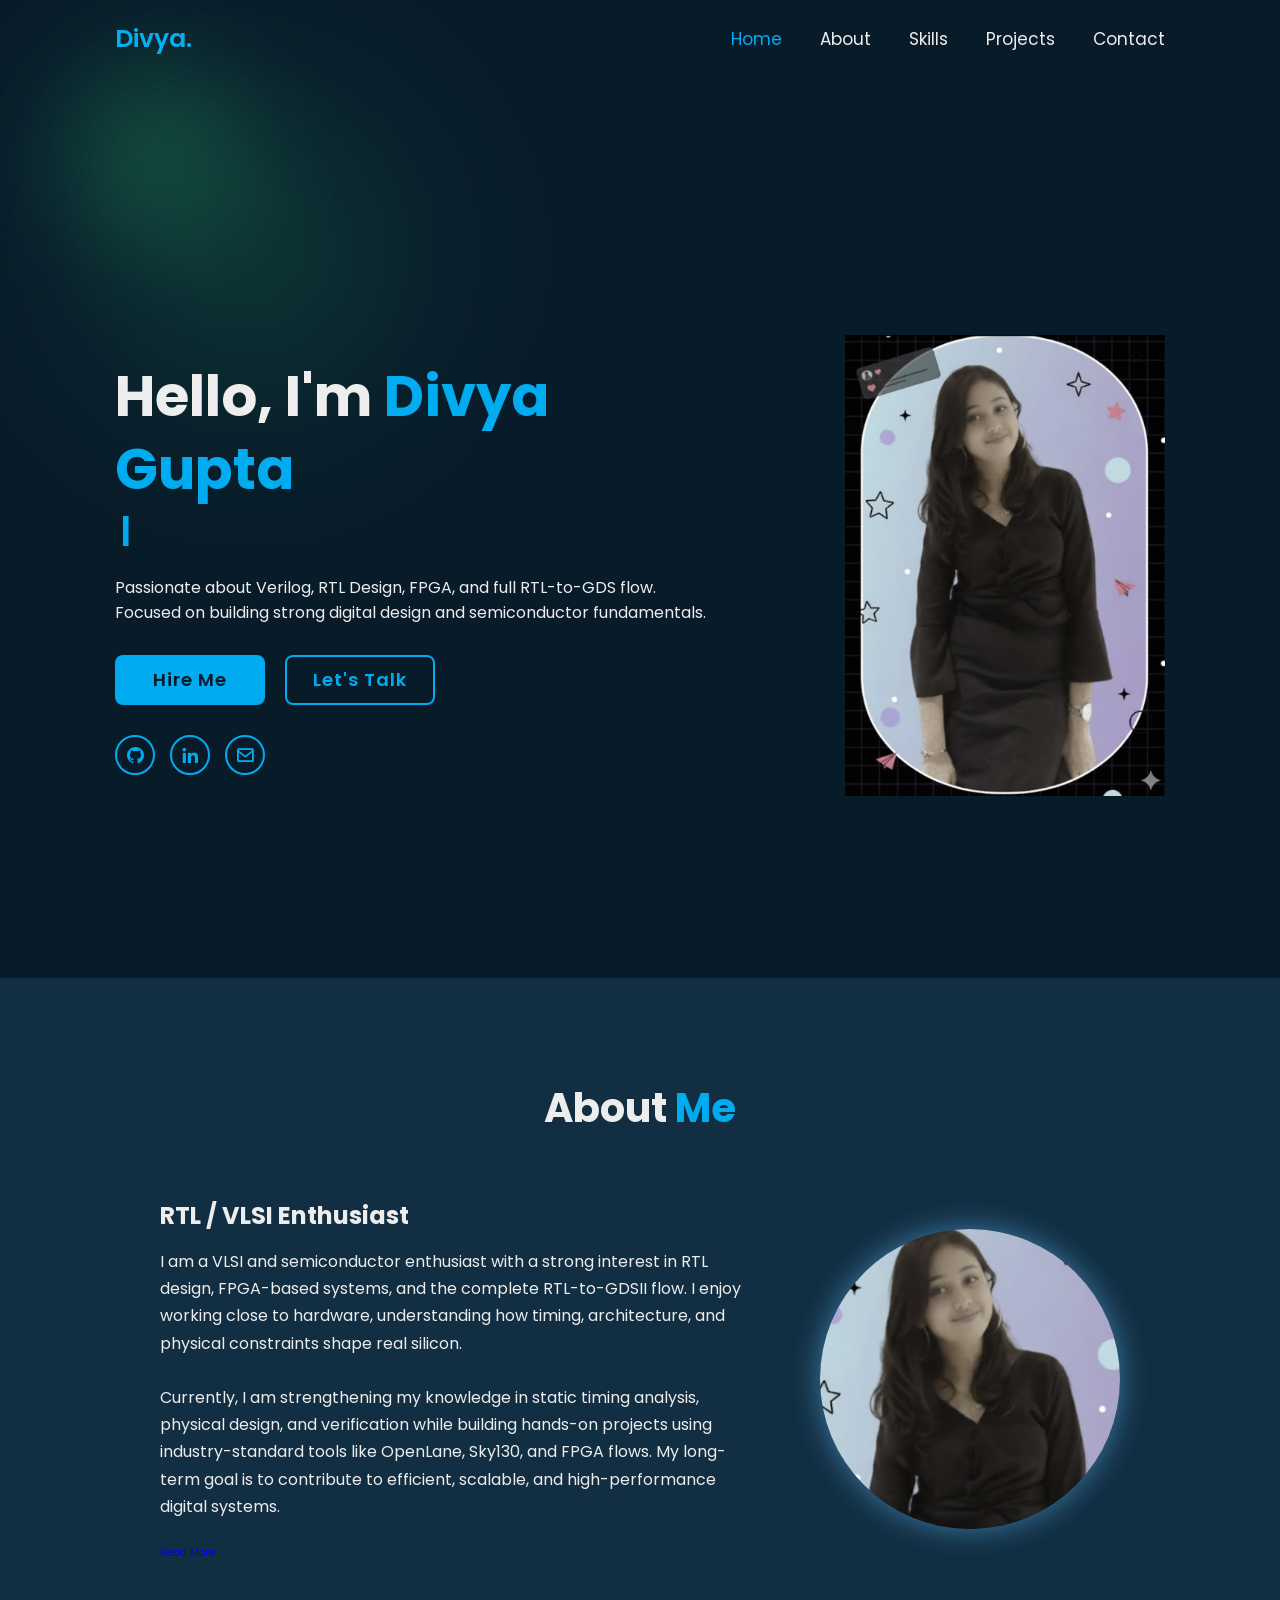
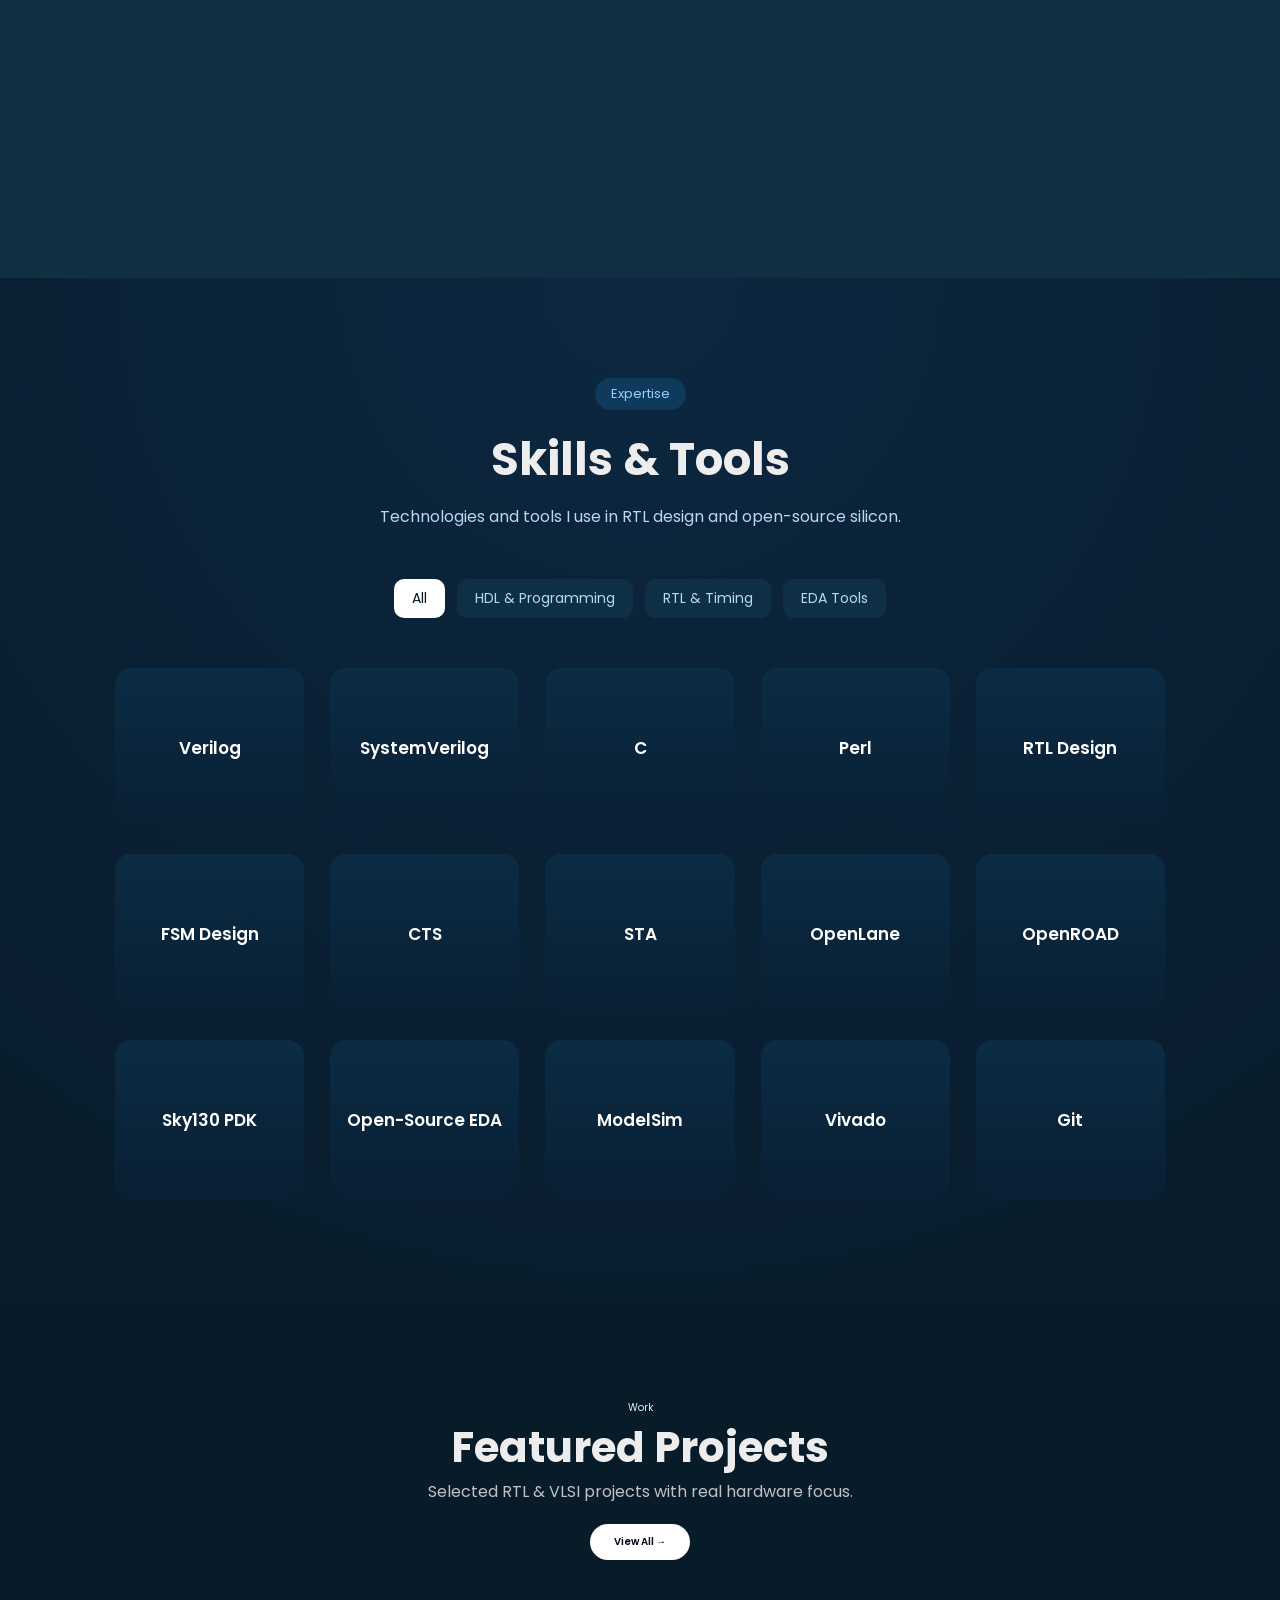
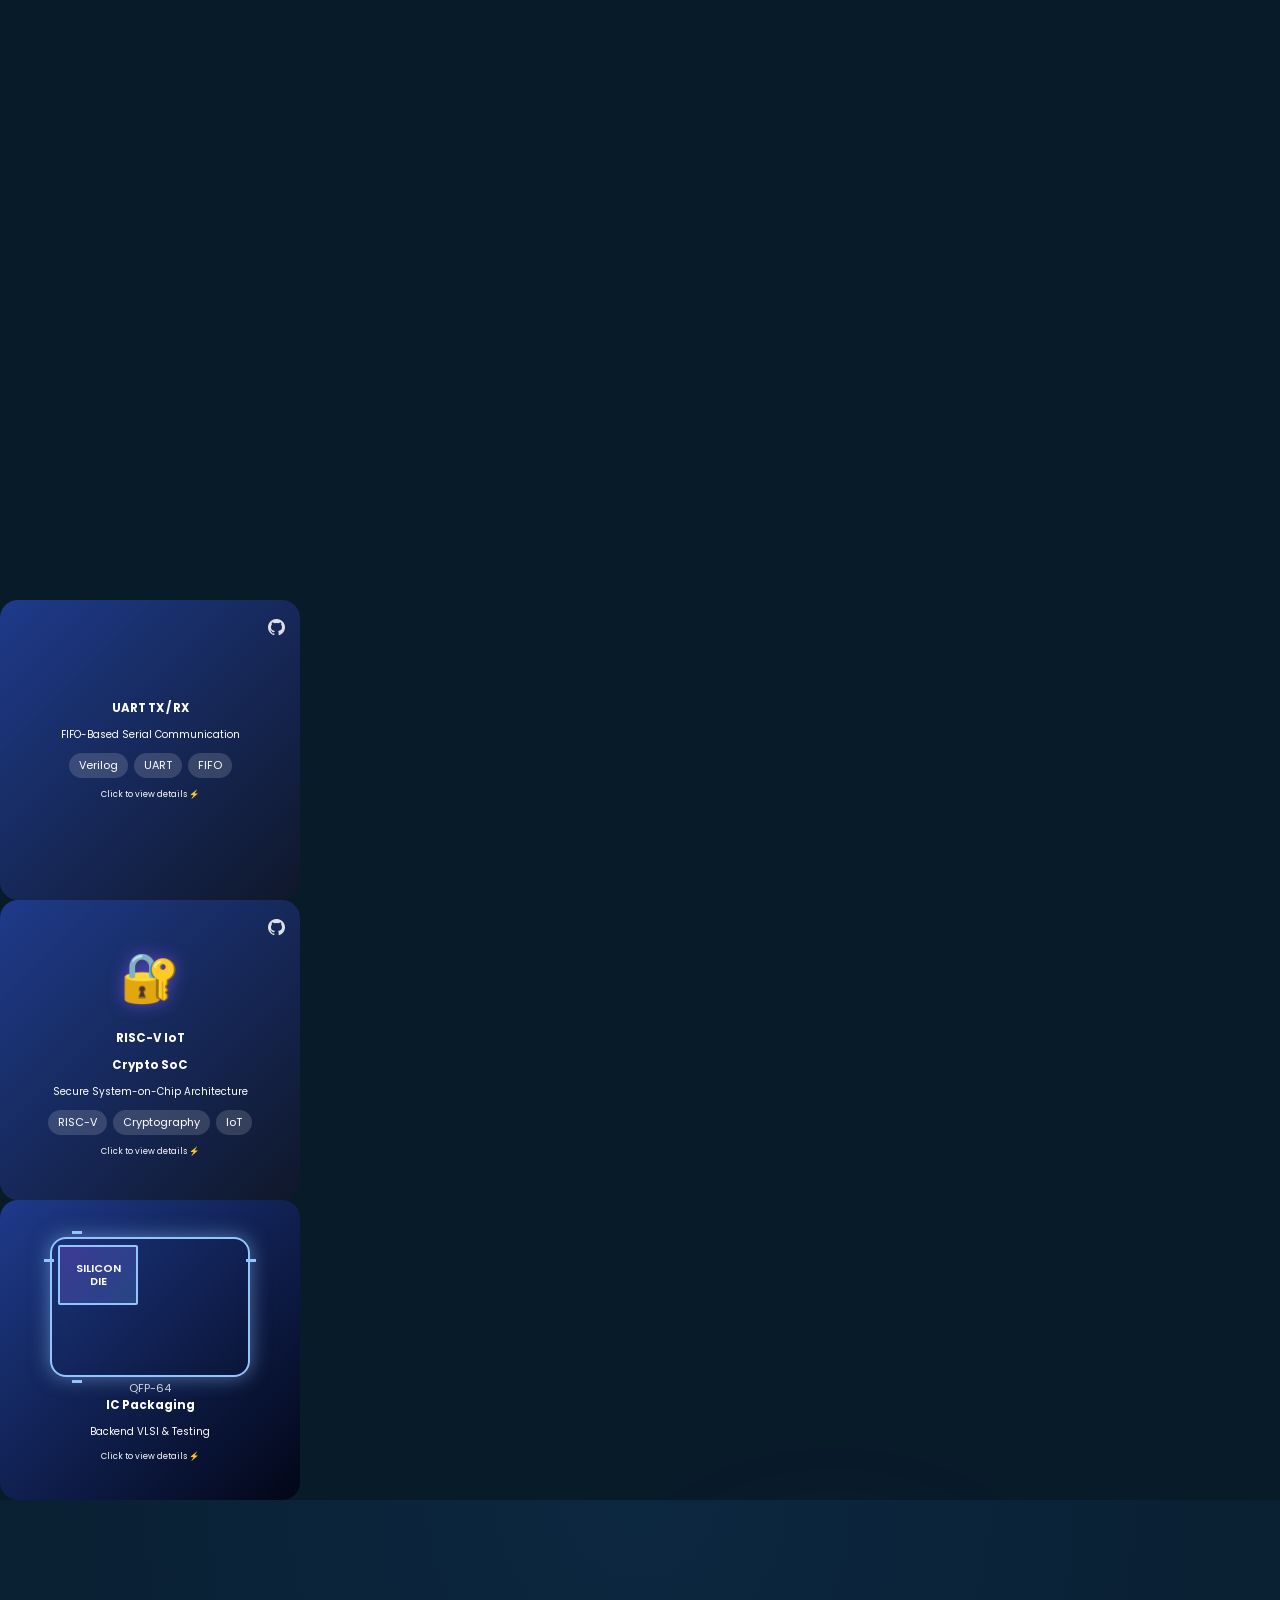
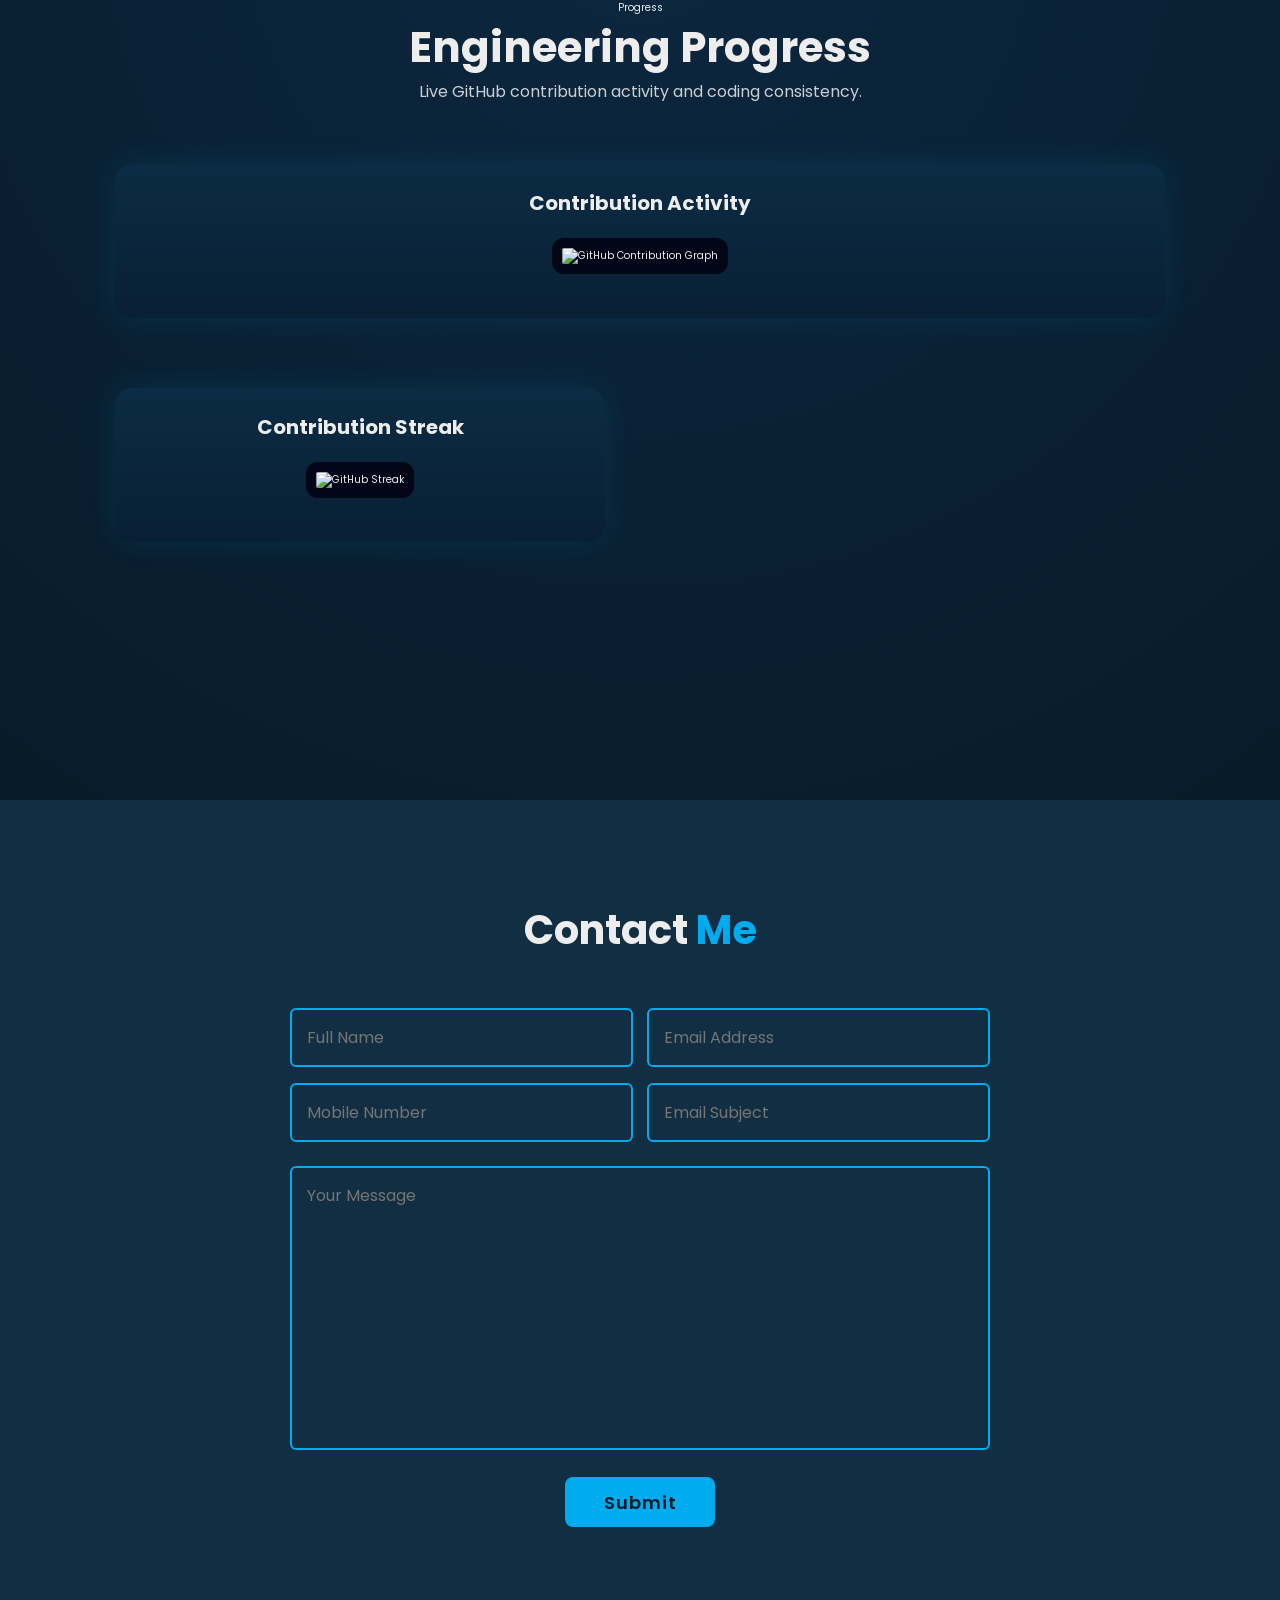
==== index.html @ 31d510de "Fix z-index layering for global background" ====
<!DOCTYPE html>
<html lang="en">

<head>
    <meta charset="UTF-8">
    <meta http-equiv="X-UA-Compatible" content="IE=edge">
    <meta name="viewport" content="width=device-width, initial-scale=1.0">

    <title>Divya Gupta | VLSI Portfolio</title>

    <!-- CSS -->
    <link rel="stylesheet" href="style.css">

    <!-- Google Font -->
    <link href="https://fonts.googleapis.com/css2?family=Poppins:wght@300;400;500;600;700;800;900&display=swap"
        rel="stylesheet">

    <!-- Boxicons -->
    <link href="https://unpkg.com/boxicons@2.1.4/css/boxicons.min.css" rel="stylesheet">
</head>

<body>
  <div id="vlsi-background">
  <div class="gradient-orb orb-1"></div>
  <div class="gradient-orb orb-2"></div>
  <div id="particles-container"></div>
  <div id="mouse-glow-large"></div>
  <div id="mouse-glow-small"></div>
</div>



    <!-- ================= HEADER ================= -->
    <header class="header">
        <a href="#home" class="logo">Divya.</a>

        <div class="bx bx-menu" id="menu-icon"></div>

        <nav class="navbar">
            <a href="#home" class="active">Home</a>
            <a href="#about">About</a>
            <a href="#skills">Skills</a>
            <a href="#projects">Projects</a>
            <a href="#contact">Contact</a>
        </nav>
    </header>

    <!-- ================= HOME ================= -->
    <section class="home" id="home">

        <div class="home-content">
            <h1>Hello, I'm <span>Divya Gupta</span></h1>

            <div class="text-animate">
                <h3><span class="multiple-text"></span></h3>
            </div>

            <p>
                Passionate about Verilog, RTL Design, FPGA, and full RTL-to-GDS flow.
                Focused on building strong digital design and semiconductor fundamentals.
            </p>

            <div class="btn-box">
                <a href="#contact" class="btn">Hire Me</a>
                <a href="#contact" class="btn btn-outline">Let's Talk</a>
            </div>

            <!-- 🔒 SOCIAL ICONS (LOCKED BELOW) -->
            <div class="home-sci">
                <a href="https://github.com/Divyagupta004dg" target="_blank">
                    <i class="bx bxl-github"></i>
                </a>
                <a href="https://www.linkedin.com/in/divya-gupta-a4551a331/" target="_blank">
                    <i class="bx bxl-linkedin"></i>
                </a>
                <a href="mailto:divyagupta004dg@gmail.com">
                    <i class="bx bx-envelope"></i>
                </a>
            </div>
        </div>

        <!-- HOME IMAGE -->
        <div class="home-image">
            <img src="images/black.png" alt="Divya Gupta">
        </div>

    </section>

    <!-- ================= ABOUT ================= -->
    <section class="about" id="about">

        <h2 class="about-heading">About <span>Me</span></h2>

        <div class="about-container">

            <div class="about-text">
                <h3>RTL / VLSI Enthusiast</h3>
                <p>
                    I am a VLSI and semiconductor enthusiast with a strong interest in
                    RTL design, FPGA-based systems, and the complete RTL-to-GDSII flow.
                    I enjoy working close to hardware, understanding how timing,
                    architecture, and physical constraints shape real silicon.
                    <br><br>
                    Currently, I am strengthening my knowledge in static timing analysis,
                    physical design, and verification while building hands-on projects
                    using industry-standard tools like OpenLane, Sky130, and FPGA flows.
                    My long-term goal is to contribute to efficient, scalable, and
                    high-performance digital systems.
                </p>

                <a href="#projects" class="btn">Read More</a>
            </div>

            <!-- ABOUT IMAGE -->
            <div class="about-image">
                <span class="glow-circle"></span>
                <img src="images/black.png" alt="Divya Gupta">
            </div>

        </div>
    </section>


<!-- ===== SKILLS & TOOLS ===== -->
<section class="skills-tools" id="skills">

    <div class="skills-header">
        <span class="skills-pill">Expertise</span>
        <h2>Skills & Tools</h2>
        <p>Technologies and tools I use in RTL design and open-source silicon.</p>
    </div>

    <!-- FILTER TABS (UI ONLY) -->
    <div class="skills-filters">
        <button class="active">All</button>
        <button>HDL & Programming</button>
        <button>RTL & Timing</button>
        <button>EDA Tools</button>
    </div>

    <!-- GRID -->

<div class="skills-grid">

    <!-- HDL & Programming -->
    <div class="skill-card"><span>Verilog</span></div>
    <div class="skill-card"><span>SystemVerilog</span></div>
    <div class="skill-card"><span>C</span></div>
    <div class="skill-card"><span>Perl</span></div>

    <!-- RTL & Timing -->
    <div class="skill-card"><span>RTL Design</span></div>
    <div class="skill-card"><span>FSM Design</span></div>
    <div class="skill-card"><span>CTS</span></div>
    <div class="skill-card"><span>STA</span></div>

    <!-- EDA Tools -->
    <div class="skill-card"><span>OpenLane</span></div>
    <div class="skill-card"><span>OpenROAD</span></div>
    <div class="skill-card"><span>Sky130 PDK</span></div>
    <div class="skill-card"><span>Open-Source EDA</span></div>

    <!-- Tools -->
    <div class="skill-card"><span>ModelSim</span></div>
    <div class="skill-card"><span>Vivado</span></div>
    <div class="skill-card"><span>Git</span></div>

</div>


</div>
</section>
<!-- ================= PROJECTS ================= -->
<section class="projects-bg" id="projects">
  <div class="projects-container">

    <div class="projects-header">
      <span class="pill">Work</span>
      <h2>Featured Projects</h2>
      <p>Selected RTL & VLSI projects with real hardware focus.</p>
      <a href="projects.html" class="view-all-btn">View All →</a>
    </div>

    <div class="projects-grid">
      <!-- UART CARD -->
      <!-- RISC-V CARD -->
      <!-- IC PACKAGING CARD -->
      <!-- (keep your existing flip-card code here, unchanged) -->
    </div>

  </div>
</section>

      <!-- ================= PROJECT 1 ================= -->
      <div class="flip-card">
        <div class="flip-inner">

          <!-- FRONT -->
          <div class="flip-front" onclick="flipCard(this)">
            <a
              href="https://github.com/Divyagupta004dg/AXI-Lite-Slave-with-FIFO-and-UART-Transmitter"
              target="_blank"
              class="github-icon"
              onclick="event.stopPropagation()">
              <i class="bx bxl-github"></i>
            </a>

            <h3>UART TX / RX</h3>
            <p>FIFO-Based Serial Communication</p>

            <div class="tags">
              <span>Verilog</span>
              <span>UART</span>
              <span>FIFO</span>
            </div>

            <small>Click to view details ⚡</small>
          </div>

          <!-- BACK -->
          <div class="flip-back">
            <button class="close" onclick="flipBack(this)">✕</button>

            <a
              href="https://github.com/Divyagupta004dg/AXI-Lite-Slave-with-FIFO-and-UART-Transmitter"
              target="_blank"
              class="github-icon">
              <i class="bx bxl-github"></i>
            </a>

            <h4>Project Details</h4>

            <p>
              UART implementation with FIFO buffering for reliable
              serial communication in FPGA systems.
            </p>

            <ul>
              <li>Configurable baud rate</li>
              <li>TX/RX FIFO buffers</li>
              <li>Parity & framing checks</li>
            </ul>
          </div>

        </div>
      </div>

      <!-- ================= PROJECT 2 ================= -->
      <div class="flip-card">
        <div class="flip-inner">

          <!-- FRONT -->
          <div class="flip-front" onclick="flipCard(this)">
            <a
              href="https://github.com/Divyagupta004dg/RISCV-iot-crypto-Soc"
              target="_blank"
              class="github-icon"
              onclick="event.stopPropagation()">
              <i class="bx bxl-github"></i>
            </a>

            <div class="shield-icon">🔐</div>

            <h3>RISC-V IoT</h3>
            <h3>Crypto SoC</h3>

            <p>Secure System-on-Chip Architecture</p>

            <div class="tags">
              <span>RISC-V</span>
              <span>Cryptography</span>
              <span>IoT</span>
            </div>

            <small>Click to view details ⚡</small>
          </div>

          <!-- BACK -->
          <div class="flip-back">
            <button class="close" onclick="flipBack(this)">✕</button>

            <a
              href="https://github.com/Divyagupta004dg/RISCV-iot-crypto-Soc"
              target="_blank"
              class="github-icon">
              <i class="bx bxl-github"></i>
            </a>

            <h4>Project Details</h4>

            <p>
              Secure RISC-V based IoT System-on-Chip integrating
              cryptographic accelerators for edge devices.
            </p>

            <ul>
              <li>RV32I RISC-V Core</li>
              <li>AES Cryptographic Engine</li>
              <li>Secure Boot Flow</li>
              <li>IoT Peripheral Interfaces</li>
            </ul>
          </div>

        </div>
      </div>

      <!-- ================= PROJECT 3 ================= -->
      <div class="flip-card">
        <div class="flip-inner">

          <!-- FRONT -->
          <div class="flip-front packaging" onclick="flipCard(this)">

            <div class="chip">
              <div class="pins top"></div>
              <div class="pins bottom"></div>
              <div class="pins left"></div>
              <div class="pins right"></div>

              <div class="chip-die">
                <span>SILICON<br>DIE</span>
              </div>

              <div class="chip-label">QFP-64</div>
            </div>

            <h3>IC Packaging</h3>
            <p>Backend VLSI & Testing</p>

            <small>Click to view details ⚡</small>
          </div>

          <!-- BACK -->
          <div class="flip-back">
            <button class="close" onclick="flipBack(this)">✕</button>

            <h4>Project Details</h4>

            <p>
              Practical IC packaging and testing workflow including die handling,
              wire bonding, package assembly, and post-silicon validation.
            </p>

            <ul>
              <li>QFP-64 package understanding</li>
              <li>Wire bonding & assembly flow</li>
              <li>Functional & parametric testing</li>
              <li>Reliability & QA checks</li>
            </ul>

            <a
              href="https://github.com/Divyagupta004dg/packaging_testing"
              target="_blank"
              class="github-btn">
              GitHub →
            </a>
          </div>

        </div>
      </div>

    </div>
  </div>
</section>

<!-- ================= ENGINEERING PROGRESS ================= -->
<section class="engineering-progress" id="progress">

  <div class="progress-header">
    <span class="pill">Progress</span>
    <h2>Engineering Progress</h2>
    <p>Live GitHub contribution activity and coding consistency.</p>
  </div>

  <div class="progress-grid">

    <!-- Contribution Activity Graph -->
    <div class="progress-card wide">
      <h3>Contribution Activity</h3>
      <img
        src="https://github-readme-activity-graph.vercel.app/graph?username=Divyagupta004dg&theme=github-dark&hide_border=true"
        alt="GitHub Contribution Graph"
        referrerpolicy="no-referrer"
      />
    </div>

    <!-- GitHub Streak -->
    <div class="progress-card">
      <h3>Contribution Streak</h3>
      <img
        src="https://nirzak-streak-stats.vercel.app/?user=Divyagupta004dg&theme=dark&hide_border=true"
        alt="GitHub Streak"
        referrerpolicy="no-referrer"
      />
    </div>

  </div>

</section>


  <!-- ================= CONTACT ================= -->
<section class="contact" id="contact">

    <h2 class="heading">Contact <span>Me</span></h2>

    <form action="#" class="contact-form">

        <div class="input-box">
            <div class="input-field">
                <input type="text" placeholder="Full Name" required>
                <span class="focus"></span>
            </div>

            <div class="input-field">
                <input type="email" placeholder="Email Address" required>
                <span class="focus"></span>
            </div>
        </div>

        <div class="input-box">
            <div class="input-field">
                <input type="number" placeholder="Mobile Number" required>
                <span class="focus"></span>
            </div>

            <div class="input-field">
                <input type="text" placeholder="Email Subject" required>
                <span class="focus"></span>
            </div>
        </div>

        <div class="textarea-field">
            <textarea cols="30" rows="10" placeholder="Your Message" required></textarea>
            <span class="focus"></span>
        </div>

        <div class="btn-box">
            <button type="submit" class="btn">Submit</button>
        </div>

    </form>

</section>
<!-- JS -->
<script src="js/script.js"></script>
</body>
</html>
---- style.css ----
@import url('https://fonts.googleapis.com/css2?family=Poppins:wght@300;400;500;600;700;800;900&display=swap');

/* ================= RESET ================= */
* {
    margin: 0;
    padding: 0;
    box-sizing: border-box;
    text-decoration: none;
    border: none;
    outline: none;
    scroll-behavior: smooth;
    font-family: 'Poppins', sans-serif;
}

:root {
    --bg-color: #081b29;
    --second-bg-color: #112e42;
    --text-color: #ededed;
    --main-color: #00abf0;
}

html {
    font-size: 62.5%;
    overflow-x: hidden;
}
body {
    background: var(--bg-color);
    color: var(--text-color);
    overflow-x: hidden;
    position: relative;
}

/* Ensure content stays above global background */
body > *:not(#vlsi-background) {
  position: relative;
  z-index: 1;
}




/* ================= HEADER ================= */
.header {
    position: fixed;
    top: 0;
    left: 0;
    width: 100%;
    padding: 2rem 9%;
    background: #081b29;
    display: flex;
    justify-content: space-between;
    align-items: center;
    z-index: 100;
}

.logo {
    font-size: 2.5rem;
    color: var(--main-color);
    font-weight: 600;
}

.navbar a {
    font-size: 1.7rem;
    color: var(--text-color);
    margin-left: 3.5rem;
}

.navbar a:hover,
.navbar a.active {
    color: var(--main-color);
}

#menu-icon {
    font-size: 3.6rem;
    color: var(--text-color);
    cursor: pointer;
    display: none;
}

/* ================= SECTIONS ================= */
section {
    min-height: 100vh;
    padding: 10rem 9% 2rem;
}

/* ================= HOME ================= */
.home {
    display: flex;
    align-items: center;
    justify-content: space-between;
    gap: 4rem;
    background: var(--bg-color);
}

.home-content {
    max-width: 60rem;
}

.home-content h1 {
    font-size: 5.6rem;
    font-weight: 700;
    line-height: 1.3;
}

.home-content h1 span {
    color: var(--main-color);
}

.text-animate h3 {
    font-size: 3.2rem;
    font-weight: 700;
}

.multiple-text {
    color: var(--main-color);
}

.multiple-text::after {
    content: '|';
    margin-left: 6px;
    animation: blink 1s infinite;
}

@keyframes blink {
    0%, 50%, 100% { opacity: 1; }
    25%, 75% { opacity: 0; }
}

.home-content p {
    font-size: 1.6rem;
    margin: 2rem 0 3rem;
}

/* ===== BUTTONS (STABLE) ===== */
.btn-box {
    display: flex;
    gap: 2rem;
    margin-bottom: 3rem;   /* 🔒 LOCKS ICON POSITION */
}

.btn-box .btn {
    width: 15rem;
    height: 5rem;
    background: var(--main-color);
    border: .2rem solid var(--main-color);
    border-radius: .8rem;
    font-size: 1.8rem;
    font-weight: 600;
    letter-spacing: .1rem;
    color: var(--bg-color);
    display: inline-flex;
    justify-content: center;
    align-items: center;
    transition: .5s;
}
/* ===== BUTTON ANIMATION (RESTORED) ===== */
.btn-box .btn {
    position: relative;
    overflow: hidden;
}

.btn-box .btn::before {
    content: '';
    position: absolute;
    inset: 0;
    background: rgba(255, 255, 255, 0.15);
    transform: scaleX(0);
    transform-origin: left;
    transition: transform 0.4s ease;
}

.btn-box .btn:hover::before {
    transform: scaleX(1);
}

.btn-box .btn:hover {
    background: transparent;
    color: var(--main-color);
}

.btn-box .btn:nth-child(2) {
    background: transparent;
    color: var(--main-color);
}

.btn-box .btn:nth-child(2):hover {
    background: var(--main-color);
    color: var(--bg-color);
} 

/* ===== SOCIAL ICONS (ORIGINAL POSITION – BELOW) ===== */
.home-sci {
    display: flex;
    gap: 1.5rem;
}


.home-sci a {
    width: 40px;
    height: 40px;
    border: .2rem solid var(--main-color);
    border-radius: 50%;
    display: flex;
    justify-content: center;
    align-items: center;
    color: var(--main-color);
    font-size: 2rem;

    transition: 
        transform 0.4s ease,
        background 0.4s ease,
        color 0.4s ease;

    animation: iconFloat 3s ease-in-out infinite;
}

.home-sci a:hover {
    background: var(--main-color);
    color: var(--bg-color);
}

/* ===== HOME IMAGE ===== */
.home-image {
    flex-shrink: 0;
}

.home-image img {
    width: 32rem;
    max-width: 100%;
}


/* ================= ABOUT ================= */
.about {
    background: var(--second-bg-color);
    display: flex;
    flex-direction: column;
    align-items: center;
}

.about-heading {
    font-size: 4rem;
    margin-bottom: 6rem;
}

.about-heading span {
    color: var(--main-color);
}

.about-container {
    display: flex;
    align-items: center;
    gap: 6rem;
}

.about-text {
    max-width: 60rem;
}

.about-text h3 {
    font-size: 2.4rem;
    margin-bottom: 1.5rem;
}

.about-text p {
    font-size: 1.6rem;
    line-height: 1.7;
    margin-bottom: 2.5rem;
}

/* ===== ABOUT IMAGE (FIXED, STABLE) ===== */
.about-image {
    width: 300px;
    height: 300px;
    border-radius: 50%;
    overflow: hidden;
    box-shadow: 0 0 30px rgba(93, 173, 226, 0.6);
}


.about-image img {
    width: 130%;
    height: 130%;
    object-fit: cover;
    object-position: center 0%;
    transform: translateX(-10%) translateY(-10%);
}
/* ================= SKILLS & TOOLS ================= */

.skills-tools {
    min-height: 100vh;
    padding: 10rem 9%;
    background: radial-gradient(circle at top, #0c2740, #081b29);
}

/* Header */
.skills-header {
    text-align: center;
    max-width: 720px;
    margin: 0 auto 5rem;
}

.skills-pill {
    display: inline-block;
    padding: 0.6rem 1.6rem;
    border-radius: 999px;
    background: #0f3a5c;
    font-size: 1.3rem;
    color: #8fd3ff;
    margin-bottom: 1.6rem;
}

.skills-header h2 {
    font-size: 4.5rem;
    margin-bottom: 1rem;
}

.skills-header p {
    font-size: 1.6rem;
    color: #b7d8f3;
}

/* Filters */
.skills-filters {
    display: flex;
    justify-content: center;
    gap: 1.2rem;
    margin-bottom: 5rem;
    flex-wrap: wrap;
}

.skills-filters button {
    padding: 0.9rem 1.8rem;
    background: #0f2f47;
    color: #b7d8f3;
    border-radius: 1rem;
    font-size: 1.4rem;
    cursor: pointer;
    transition: 0.3s;
}

.skills-filters button.active,
.skills-filters button:hover {
    background: #ffffff;
    color: #081b29;
}

/* Grid */

.skills-grid {
    display: grid;
    grid-template-columns: repeat(5, 1fr); /* ✅ 5 per row */
    gap: 2.6rem;
}

/* ================= CARD ================= */

.skill-card {
    position: relative;
    height: 160px;                 /* 🔥 makes it square-ish */
    border-radius: 1.6rem;
    background: linear-gradient(180deg, #0b2c44, #091f33);
    display: flex;
    align-items: center;
    justify-content: center;
    font-size: 1.7rem;
    font-weight: 600;
    color: #ffffff;
    cursor: pointer;
    overflow: hidden;
    transition: transform 0.35s ease;
}

.skill-card:hover {
    transform: translateY(-6px);
}

/* Animated border */
.skill-card::before {
    content: "";
    position: absolute;
    inset: -2px;
    border-radius: inherit;
    background: conic-gradient(
        from 0deg,
        transparent,
        #7cffc4,
        #8ab4ff,
        transparent
    );
    opacity: 0;
    animation: spinBorder 2.6s linear infinite;
}

/* Mask to keep border thin */
.skill-card::after {
    content: "";
    position: absolute;
    inset: 2px;
    border-radius: inherit;
    background: linear-gradient(180deg, #0b2c44, #091f33);
    z-index: 1;
}

.skill-card {
    z-index: 2;
}
.skill-card span {
    position: relative;
    z-index: 3;
}


/* Activate border */
.skill-card:hover::before,
.skill-card:active::before {
    opacity: 1;
}

/* Animation */
@keyframes spinBorder {
    100% {
        transform: rotate(360deg);
    }
}

/* Mobile */
@media (max-width: 768px) {
    .skills-header h2 {
        font-size: 3.6rem;
    }

    .skill-card {
        height: 140px;
        font-size: 1.6rem;
    }
}


/* ================= MOBILE ================= */
@media (max-width: 768px) {

    #menu-icon {
        display: block;
    }

    .navbar {
        position: absolute;
        top: 100%;
        left: -100%;
        width: 100%;
        background: var(--bg-color);
        padding: 1rem 4%;
        transition: .3s;
    }

    .navbar.active {
        left: 0;
    }

    .navbar a {
        display: block;
        font-size: 2rem;
        margin: 3rem 0;
    }

    .home {
        flex-direction: column;
        text-align: center;
    }

    .home-image img {
        width: 240px;
        margin-top: 3rem;
    }

    .about-container {
        flex-direction: column-reverse;
        text-align: center;
    }
}
/* ================= CONTACT ================= */

.contact {
    min-height: auto;
    padding-bottom: 7rem;
    background: var(--second-bg-color);
}

.contact .heading {
    font-size: 4rem;
    text-align: center;
    margin-bottom: 4rem;
}

.contact .heading span {
    color: var(--main-color);
}

/* FORM */
.contact-form {
    max-width: 70rem;
    margin: 0 auto;
    text-align: center;
}

/* INPUT BOX */
.contact-form .input-box {
    display: flex;
    justify-content: space-between;
    flex-wrap: wrap;
}

.contact-form .input-field {
    position: relative;
    width: 49%;
    margin: 0.8rem 0;
}

/* INPUT & TEXTAREA */
.contact-form .input-field input,
.contact-form .textarea-field textarea {
    width: 100%;
    height: 100%;
    padding: 1.5rem;
    font-size: 1.6rem;
    color: var(--text-color);
    background: transparent;
    border-radius: 0.6rem;
    border: 0.2rem solid var(--main-color);
}

/* TEXTAREA */
.contact-form .textarea-field {
    position: relative;
    margin: 1.6rem 0 2.7rem;
    display: flex;
}

.contact-form .textarea-field textarea {
    resize: none;
}

/* FOCUS ANIMATION */
.contact-form .focus {
    position: absolute;
    top: 0;
    left: 0;
    width: 0;
    height: 100%;
    background: var(--main-color);
    opacity: 0.1;
    border-radius: 0.6rem;
    z-index: -1;
    transition: 0.4s;
}

.contact-form input:focus ~ .focus,
.contact-form textarea:focus ~ .focus {
    width: 100%;
}

/* BUTTON */
.contact-form .btn-box {
    justify-content: center;
}

/* RESPONSIVE */
@media (max-width: 768px) {
    .contact-form .input-field {
        width: 100%;
    }
}

/*.projects {
  padding: 8rem 9%;
  background: radial-gradient(
    circle at top,
    #112e42,
    #081b29
  );
}*/
.projects {
  padding: 8rem 9%;
  background: transparent; /* 🔑 important */
}


.projects-header {
    text-align: center;
    max-width: 700px;
    margin: 0 auto 5rem;
}

.projects-header h2 {
    font-size: 4.2rem;
}

.projects-header p {
    font-size: 1.6rem;
    opacity: 0.8;
}

.view-all-btn {
    display: inline-block;
    margin-top: 2rem;
    padding: 1rem 2.4rem;
    border-radius: 999px;
    background: #fff;
    color: #020617;
    font-weight: 600;
}

/* GRID */
.projects-grid {
    display: grid;
    grid-template-columns: repeat(auto-fit, minmax(280px, 1fr));
    gap: 3rem;
}

/* FLIP CARD */

.flip-card {
    width: 300px;
    height: 300px;              /* ✅ square */
    perspective: 1200px;
}

.flip-inner {
    width: 100%;
    height: 100%;
    position: relative;
    transform-style: preserve-3d;
    transition: transform 0.8s ease;
}



.flip-card.flipped .flip-inner {
    transform: rotateY(180deg);
}

/* FRONT */
.flip-front,
.flip-back {
    position: absolute;
    inset: 0;
    border-radius: 18px;
    padding: 2rem;
    backface-visibility: hidden;
}

/* FRONT STYLE */

.flip-front,
.flip-back {
    position: absolute;
    inset: 0;
    border-radius: 18px;
    backface-visibility: hidden;
    padding: 20px;
    display: flex;
    flex-direction: column;
    justify-content: center;
    align-items: center;
    text-align: center;
    gap: 10px;
}

/* FRONT */
.flip-front {
    background: linear-gradient(135deg, #1e3a8a, #0f172a);
    color: #fff;
    cursor: pointer;
}

/* BACK */
.flip-back {
    background: #020617;
    color: #fff;
    transform: rotateY(180deg);
}
.github-icon {
    position: absolute;
    top: 14px;
    right: 14px;
    font-size: 22px;
    color: #fff;
    opacity: 0.85;
    transition: 0.3s;
    z-index: 10;
}

.github-icon:hover {
    opacity: 1;
    color: #60a5fa;
}
.close {
    position: absolute;
    top: 12px;
    left: 14px;
    background: none;
    border: none;
    color: #fff;
    font-size: 18px;
    cursor: pointer;
}

/* TAGS */
.tags {
    display: flex;
    gap: 0.6rem;
    flex-wrap: wrap;
    justify-content: center;
}

.tags span {
    padding: 0.4rem 0.8rem;
    border-radius: 999px;
    background: rgba(255,255,255,0.15);
    font-size: 1.1rem;
}

/* BUTTONS */
.github-btn {
    display: block;
    margin-top: 1.4rem;
    text-align: center;
    padding: 0.8rem;
    border-radius: 8px;
    background: #4f46e5;
    color: white;
}

.close {
    position: absolute;
    top: 10px;
    right: 12px;
    background: none;
    border: none;
    color: white;
    font-size: 1.6rem;
    cursor: pointer;
}
/* RISC-V CRYPTO ICON */
.shield-icon {
  font-size: 48px;
  margin-bottom: 6px;
  filter: drop-shadow(0 0 8px rgba(139,92,246,0.6));
}

/* Optional: different gradient for crypto card */
.flip-card:nth-child(2) .flip-front {
  background: linear-gradient(135deg, #4f46e5, #1e1b4b);
}
/* ================= PACKAGING CARD ================= */

.flip-front.packaging {
  background: linear-gradient(135deg, #1e3a8a, #020617);
}

/* CHIP BODY */
.chip {
  position: relative;
  width: 200px;
  height: 140px;
  border-radius: 16px;
  border: 2px solid #93c5fd;
  box-shadow: 0 0 20px rgba(147,197,253,0.5);
  display: flex;
  align-items: center;
  justify-content: center;
  margin-bottom: 1rem;
}

/* INNER DIE */
.chip-die {
  width: 80px;
  height: 60px;
  border-radius: 8px;
  border: 2px solid #93c5fd;
  display: flex;
  align-items: center;
  justify-content: center;
  background: rgba(30,58,138,0.6);
}

.chip-die span {
  font-size: 11px;
  font-weight: 600;
  text-align: center;
  line-height: 1.2;
}

/* LABEL */
.chip-label {
  position: absolute;
  bottom: -22px;
  font-size: 11px;
  opacity: 0.8;
}

/* PINS */
.pins {
  position: absolute;
  display: flex;
  gap: 6px;
}

.pins.top {
  top: -8px;
  left: 20px;
  right: 20px;
  justify-content: space-between;
}

.pins.bottom {
  bottom: -8px;
  left: 20px;
  right: 20px;
  justify-content: space-between;
}

.pins.left {
  left: -8px;
  top: 20px;
  bottom: 20px;
  flex-direction: column;
  justify-content: space-between;
}

.pins.right {
  right: -8px;
  top: 20px;
  bottom: 20px;
  flex-direction: column;
  justify-content: space-between;
}

.pins::before {
  content: "";
  width: 10px;
  height: 3px;
  background: #93c5fd;
  display: block;
}

.pins.top::before,
.pins.bottom::before {
  content: "";
}

.pins.top::after,
.pins.bottom::after {
  content: "";
}

.pins.left::before,
.pins.right::before {
  content: "";
}
/* ================= PROJECT CARD BORDER ANIMATION ================= */

/* === CLICK GLOW EFFECT === */
.flip-card {
  position: relative;
  border-radius: 18px;
}

/* glow layer */
.flip-card::after {
  content: "";
  position: absolute;
  inset: -4px;
  border-radius: inherit;
  background: linear-gradient(
    120deg,
    rgba(255,255,255,0.0),
    rgba(180,220,255,0.9),
    rgba(255,255,255,0.0)
  );
  opacity: 0;
  filter: blur(12px);
  pointer-events: none;
}

/* trigger animation */
.flip-card.glow::after {
  animation: glowSweep 1.2s ease-out forwards;
}

@keyframes glowSweep {
  0% {
    opacity: 0;
    transform: rotate(0deg);
  }
  30% {
    opacity: 1;
  }
  100% {
    opacity: 0;
    transform: rotate(360deg);
  }
}




/* Activate animation when flipped */
.flip-card.flipped::before {
  opacity: 1;
}

/* Ensure card stays above border */
.flip-inner {
  position: relative;
  z-index: 2;
}

@keyframes projectBorderSpin {
  100% {
    transform: rotate(360deg);
  }
}
.flip-card:hover {
  transform: translateY(-6px);
  transition: transform 0.4s ease;
}
/* ===== FLIP CARD BASE ===== */
.flip-card {
    width: 300px;
    height: 300px;
    perspective: 1200px;
    cursor: pointer;
}

.flip-inner {
    width: 100%;
    height: 100%;
    position: relative;
    transform-style: preserve-3d;
    transition: transform 0.7s ease;
}

/* FLIP STATE */
.flip-card.flipped .flip-inner {
    transform: rotateY(180deg);
}

/* FRONT & BACK */
.flip-front,
.flip-back {
    position: absolute;
    inset: 0;
    border-radius: 18px;
    padding: 22px;
    backface-visibility: hidden;
    display: flex;
    flex-direction: column;
    align-items: center;
    text-align: center;
    gap: 10px;
}

/* FRONT */
.flip-front {
    background: linear-gradient(135deg, #1e3a8a, #0f172a);
    color: #fff;
}

/* BACK */
.flip-back {
    background: #020617;
    color: #fff;
    transform: rotateY(180deg);
}

/* ICON */
.icon-circle {
    width: 70px;
    height: 70px;
    border-radius: 16px;
    border: 2px solid #67e8f9;
    display: flex;
    align-items: center;
    justify-content: center;
    font-size: 28px;
    margin-bottom: 6px;
}

/* TAGS */
.tags {
    display: flex;
    gap: 6px;
    flex-wrap: wrap;
    justify-content: center;
}

.tags span {
    background: rgba(255,255,255,0.15);
    padding: 4px 10px;
    border-radius: 999px;
    font-size: 11px;
}

/* GITHUB ICON */
.github-icon {
    position: absolute;
    top: 14px;
    right: 14px;
    font-size: 20px;
    color: white;
    opacity: 0.85;
}

.github-icon:hover {
    opacity: 1;
    color: #60a5fa;
}

/* CLOSE */
.close {
    position: absolute;
    top: 12px;
    left: 14px;
    background: none;
    border: none;
    color: white;
    font-size: 18px;
    cursor: pointer;
}

/* BUTTON */
.github-btn {
    margin-top: auto;
    padding: 8px 14px;
    background: #4f46e5;
    color: white;
    border-radius: 8px;
    font-size: 13px;
    text-decoration: none;
}

/* 🔥 CLICK GLOW EFFECT */
.flip-card.glow {
    animation: glowPulse 0.8s ease;
}

@keyframes glowPulse {
    0% {
        box-shadow: 0 0 0 rgba(255,255,255,0);
    }
    50% {
        box-shadow:
            0 0 20px rgba(255,255,255,0.5),
            0 0 40px rgba(96,165,250,0.4);
    }
    100% {
        box-shadow: 0 0 0 rgba(255,255,255,0);
    }
}
/* ================= CMOS INVERTER SVG ================= */

.cmos-svg {
  width: 120px;
  height: 120px;
  stroke: #6ee7b7;
  fill: none;
  stroke-width: 2.5;
  margin-bottom: 8px;
}

.cmos-svg text {
    fill: #6ee7b7;
}
/* ================= ENGINEERING PROGRESS ================= */

.engineering-progress {
    padding: 10rem 9%;
    background: radial-gradient(circle at top, #0c2740, #081b29);
}

.progress-header {
    text-align: center;
    max-width: 720px;
    margin: 0 auto 6rem;
}

.progress-header h2 {
    font-size: 4.2rem;
}

.progress-header p {
    font-size: 1.6rem;
    opacity: 0.85;
}

/* Grid */
.progress-grid {
    display: grid;
    grid-template-columns: repeat(auto-fit, minmax(320px, 1fr));
    gap: 7rem;
    margin-bottom: 6rem;
}

/* Cards */
.progress-card {
    background: linear-gradient(180deg, #0b2c44, #091f33);
    border-radius: 18px;
    padding: 2.4rem;
    text-align: center;
    box-shadow: 0 0 30px rgba(0, 171, 240, 0.12);
}

.progress-card.wide {
    grid-column: span 2;
}

.progress-card h3 {
    font-size: 2rem;
    margin-bottom: 2rem;
}

/* Images */
.progress-card img {
    width: 100%;
    margin-bottom: 2rem;
    border-radius: 12px;
}

/* Notion */
.notion-section {
    margin-top: 4rem;
}

.notion-section h3 {
    font-size: 2.4rem;
    margin-bottom: 2rem;
    text-align: center;
}

.notion-section iframe {
    width: 100%;
    height: 600px;
    border-radius: 18px;
    background: #fff;
}
.notion-progress {
  margin-top: 4rem;
  padding: 2rem;
  border-radius: 18px;
  background: rgba(255,255,255,0.03);
}

/* Mobile */
@media (max-width: 768px) {
    .progress-card.wide {
        grid-column: span 1;
    }

    .notion-section iframe {
        height: 500px;
    }
}
.visit-counter {
    margin-top: 3rem;
    display: flex;
    justify-content: center;
    opacity: 0.85;
}

.progress-card img {
    background: #020617;
    padding: 1rem;
    border-radius: 12px;
}
.progress-card img {
    width: 100%;
    max-width: 420px;
    border-radius: 12px;
    background: #020617;
}



/* ================= VLSI BACKGROUND ================= */

/* ================= VLSI BACKGROUND ================= */


/* ================= GRADIENT ORBS ================= */

.gradient-orb {
  position: absolute;
  width: 380px;
  height: 380px;
  border-radius: 50%;
  filter: blur(80px);
  opacity: 0.8;
  animation: orbPulse 6s ease-in-out infinite;
}

.orb-1 {
  top: 20%;
  left: 20%;
  background: rgba(59, 130, 246, 0.12);
}

.orb-2 {
  bottom: 20%;
  right: 20%;
  background: rgba(147, 51, 234, 0.12);
  animation-delay: 3s;
}

@keyframes orbPulse {
  0%, 100% {
    transform: scale(1);
  }
  50% {
    transform: scale(1.15);
  }
}

/* ================= PARTICLES ================= */

#particles-container {
  position: absolute;
  inset: 0;
  pointer-events: none;
}

.particle {
  position: absolute;
  transition: transform 0.25s ease, opacity 0.25s ease, filter 0.25s ease;
}

/* ================= CHIP ================= */

.chip {
  position: relative;
  backdrop-filter: blur(6px);
}

.chip-body {
  width: 100%;
  height: 100%;
  background: linear-gradient(
    135deg,
    rgba(96, 165, 250, 0.25),
    rgba(168, 85, 247, 0.25)
  );
  border: 1px solid rgba(96, 165, 250, 0.3);
  border-radius: 2px;
  position: relative;
}

.chip-die {
  position: absolute;
  inset: 6px;
  background: linear-gradient(
    135deg,
    rgba(168, 85, 247, 0.25),
    rgba(96, 165, 250, 0.25)
  );
  border-radius: 2px;
}

/* ================= BINARY TEXT ================= */

.binary-text {
  font-size: 11px;
  letter-spacing: 0.15em;
  color: rgba(96, 165, 250, 0.28);
  user-select: none;
  pointer-events: none;
  white-space: nowrap;
}

/* ================= SVG ELEMENTS ================= */

svg {
  overflow: visible;
}

/* ================= CURSOR GLOW ================= */
#mouse-glow-large,
#mouse-glow-small {
  mix-blend-mode: screen;
  position: absolute;
  pointer-events: none;
  border-radius: 50%;
  z-index: 5;
}

#mouse-glow-large {
  width: 500px;
  height: 500px;
  background: radial-gradient(
    circle,
    rgba(34, 197, 94, 0.18) 0%,
    rgba(34, 197, 94, 0.08) 35%,
    rgba(34, 197, 94, 0.03) 55%,
    transparent 70%
  );
  filter: blur(55px);
}

#mouse-glow-small {
  width: 300px;
  height: 300px;
  background: radial-gradient(
    circle,
    rgba(34, 197, 94, 0.25) 0%,
    rgba(34, 197, 94, 0.1) 40%,
    transparent 70%
  );
  filter: blur(35px);
}

/* ================= FLOAT ANIMATION ================= */

@keyframes float {
  0%, 100% {
    transform: translate(0, 0) rotate(0deg);
  }
  25% {
    transform: translate(8px, -12px) rotate(2deg);
  }
  50% {
    transform: translate(-8px, -6px) rotate(-2deg);
  }
  75% {
    transform: translate(4px, -10px) rotate(1deg);
  }
}

/* ================= PROJECTS FIX ================= */

.projects-bg {
  position: relative;
  padding: 10rem 9%;
}

.projects-container {
  max-width: 1200px;
  margin: 0 auto;
}

.projects-grid {
  display: grid;
  grid-template-columns: repeat(3, 1fr);
  gap: 3rem;
  justify-items: center;
}

/* Responsive */
@media (max-width: 1024px) {
  .projects-grid {
    grid-template-columns: repeat(2, 1fr);
  }
}

@media (max-width: 640px) {
  .projects-grid {
    grid-template-columns: 1fr;
  }
}
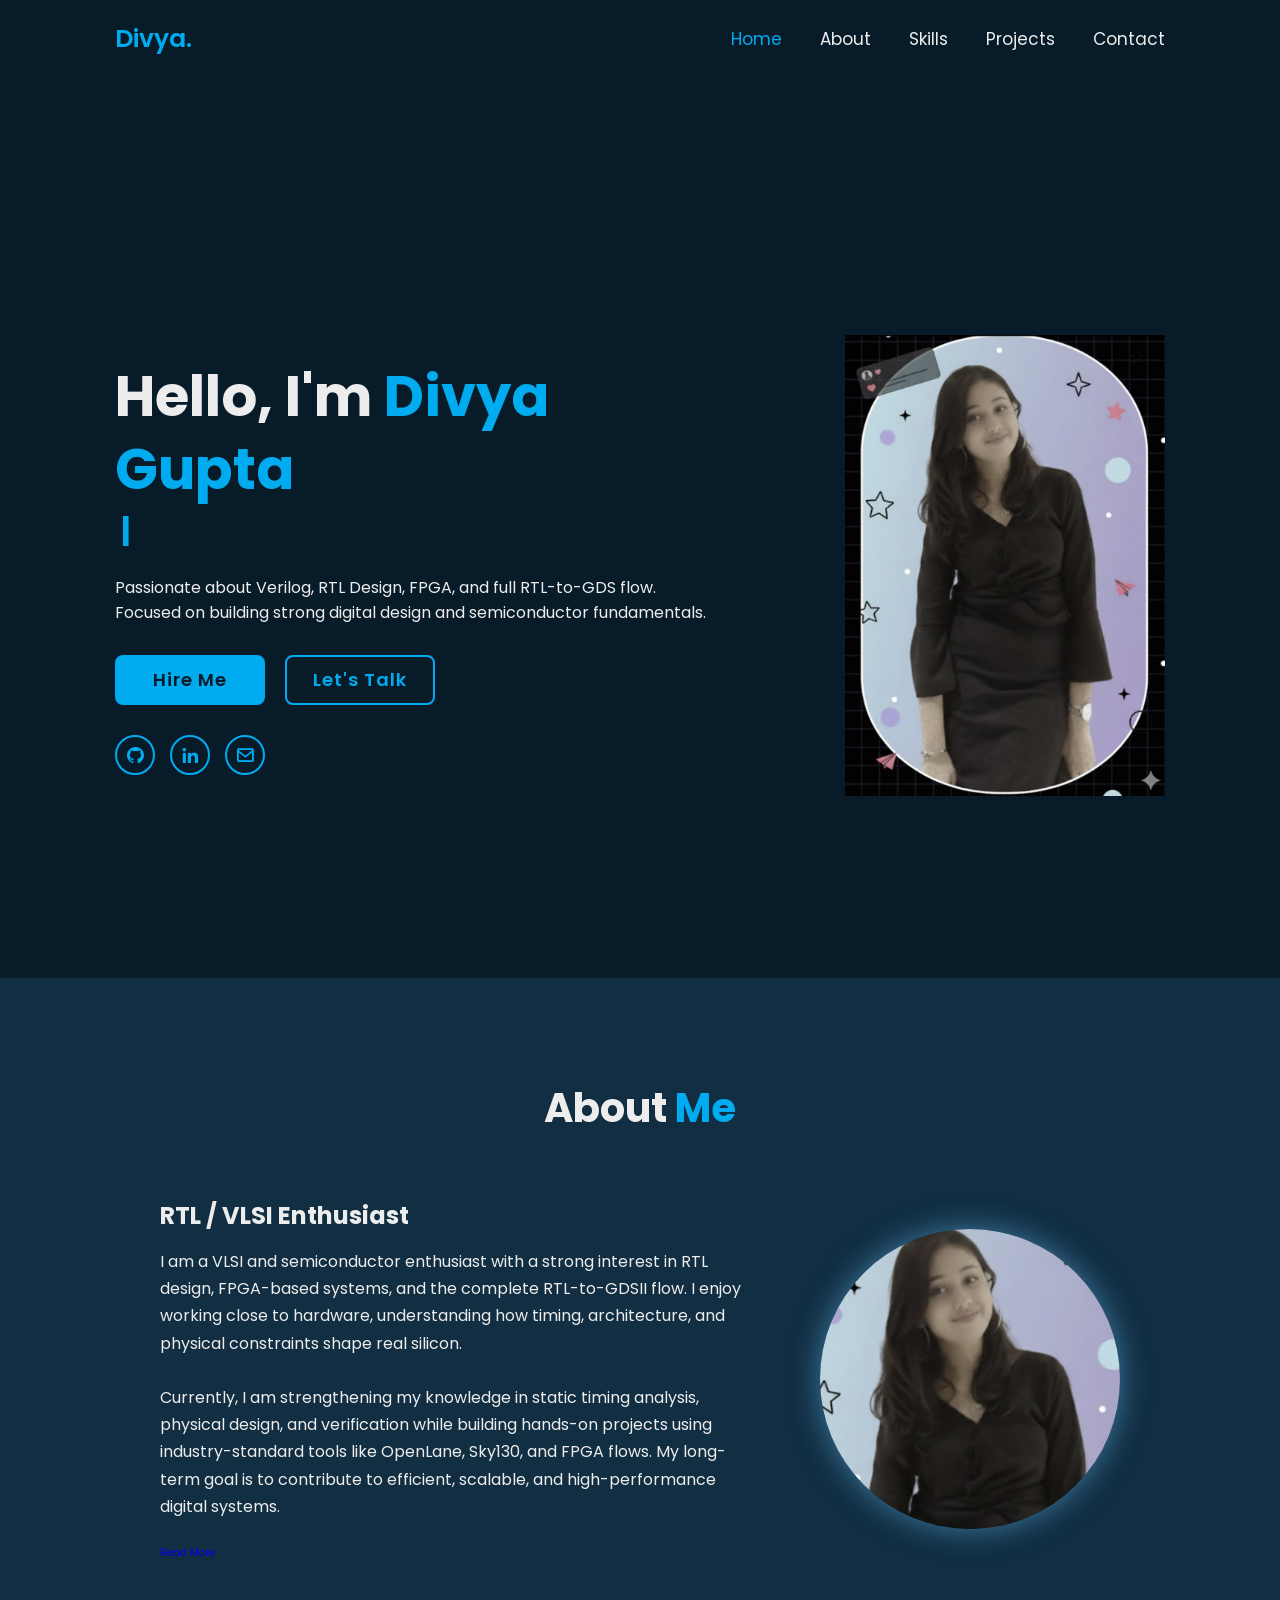
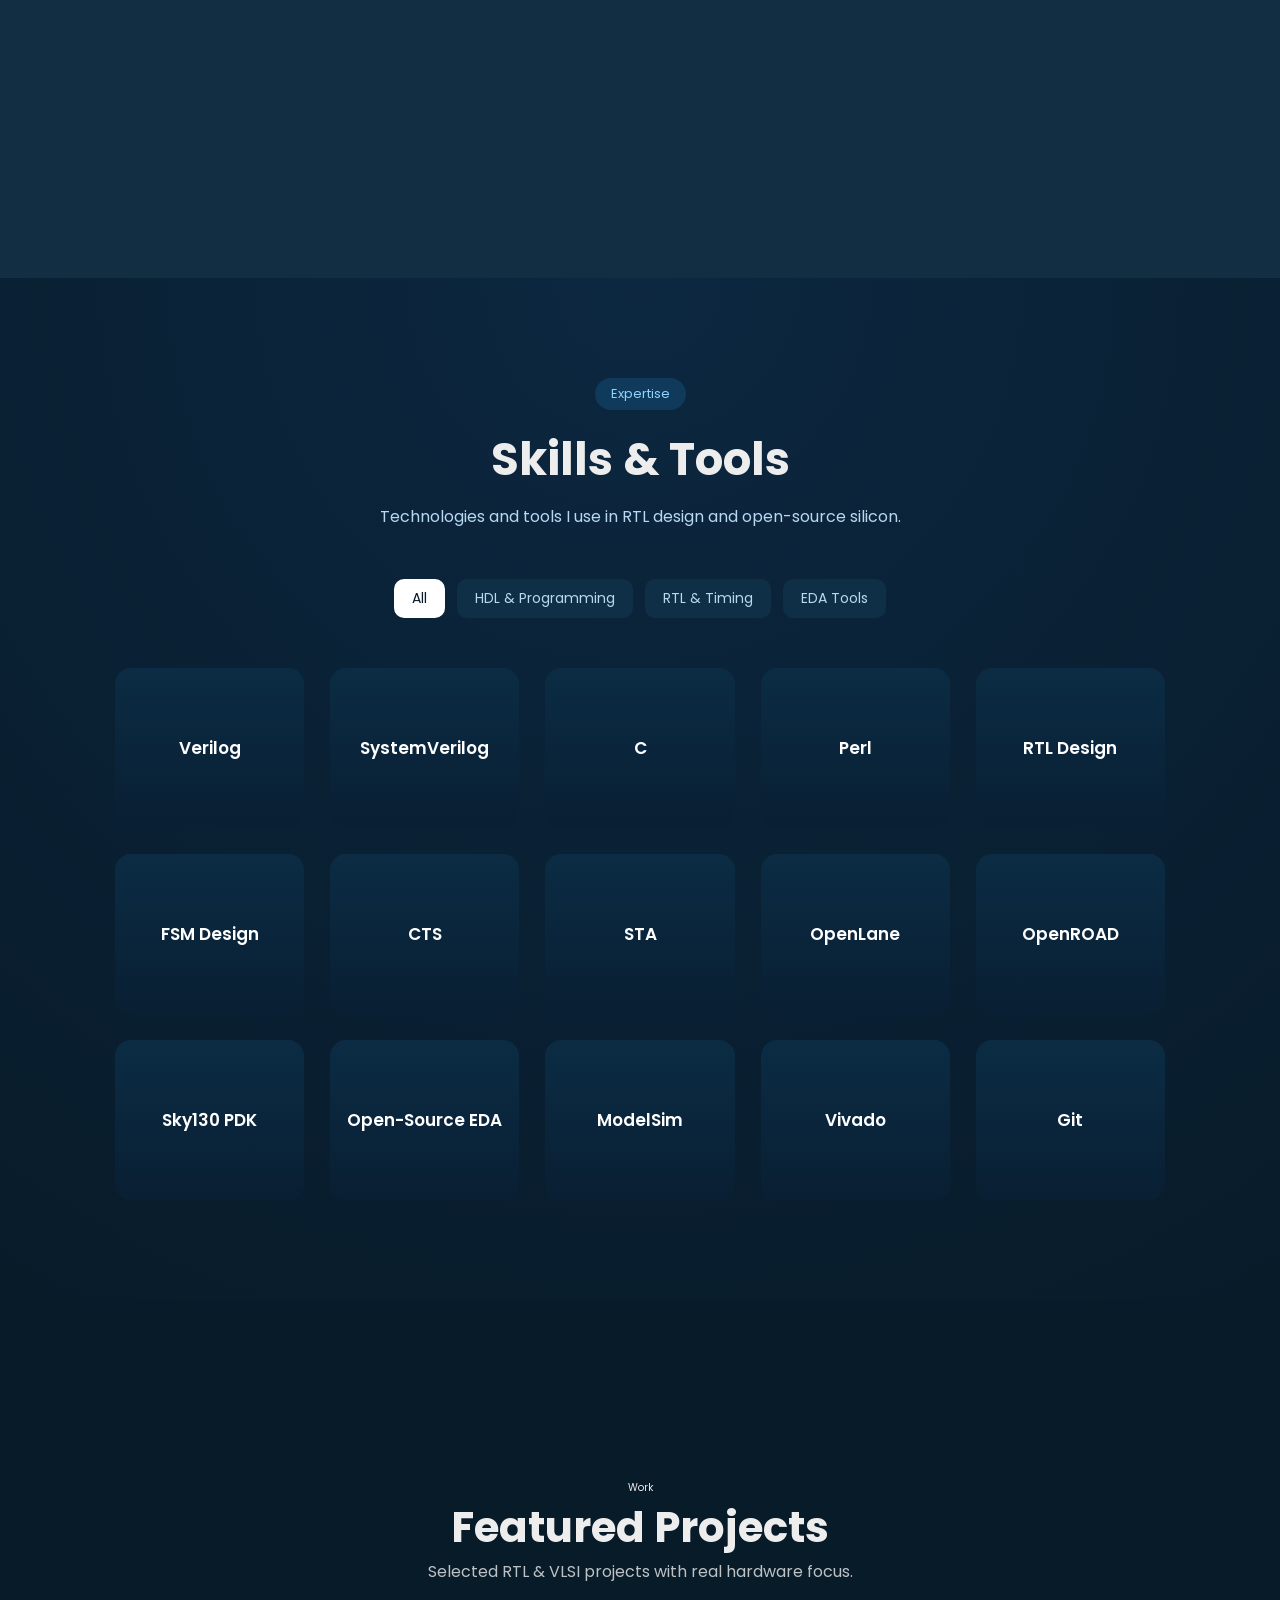
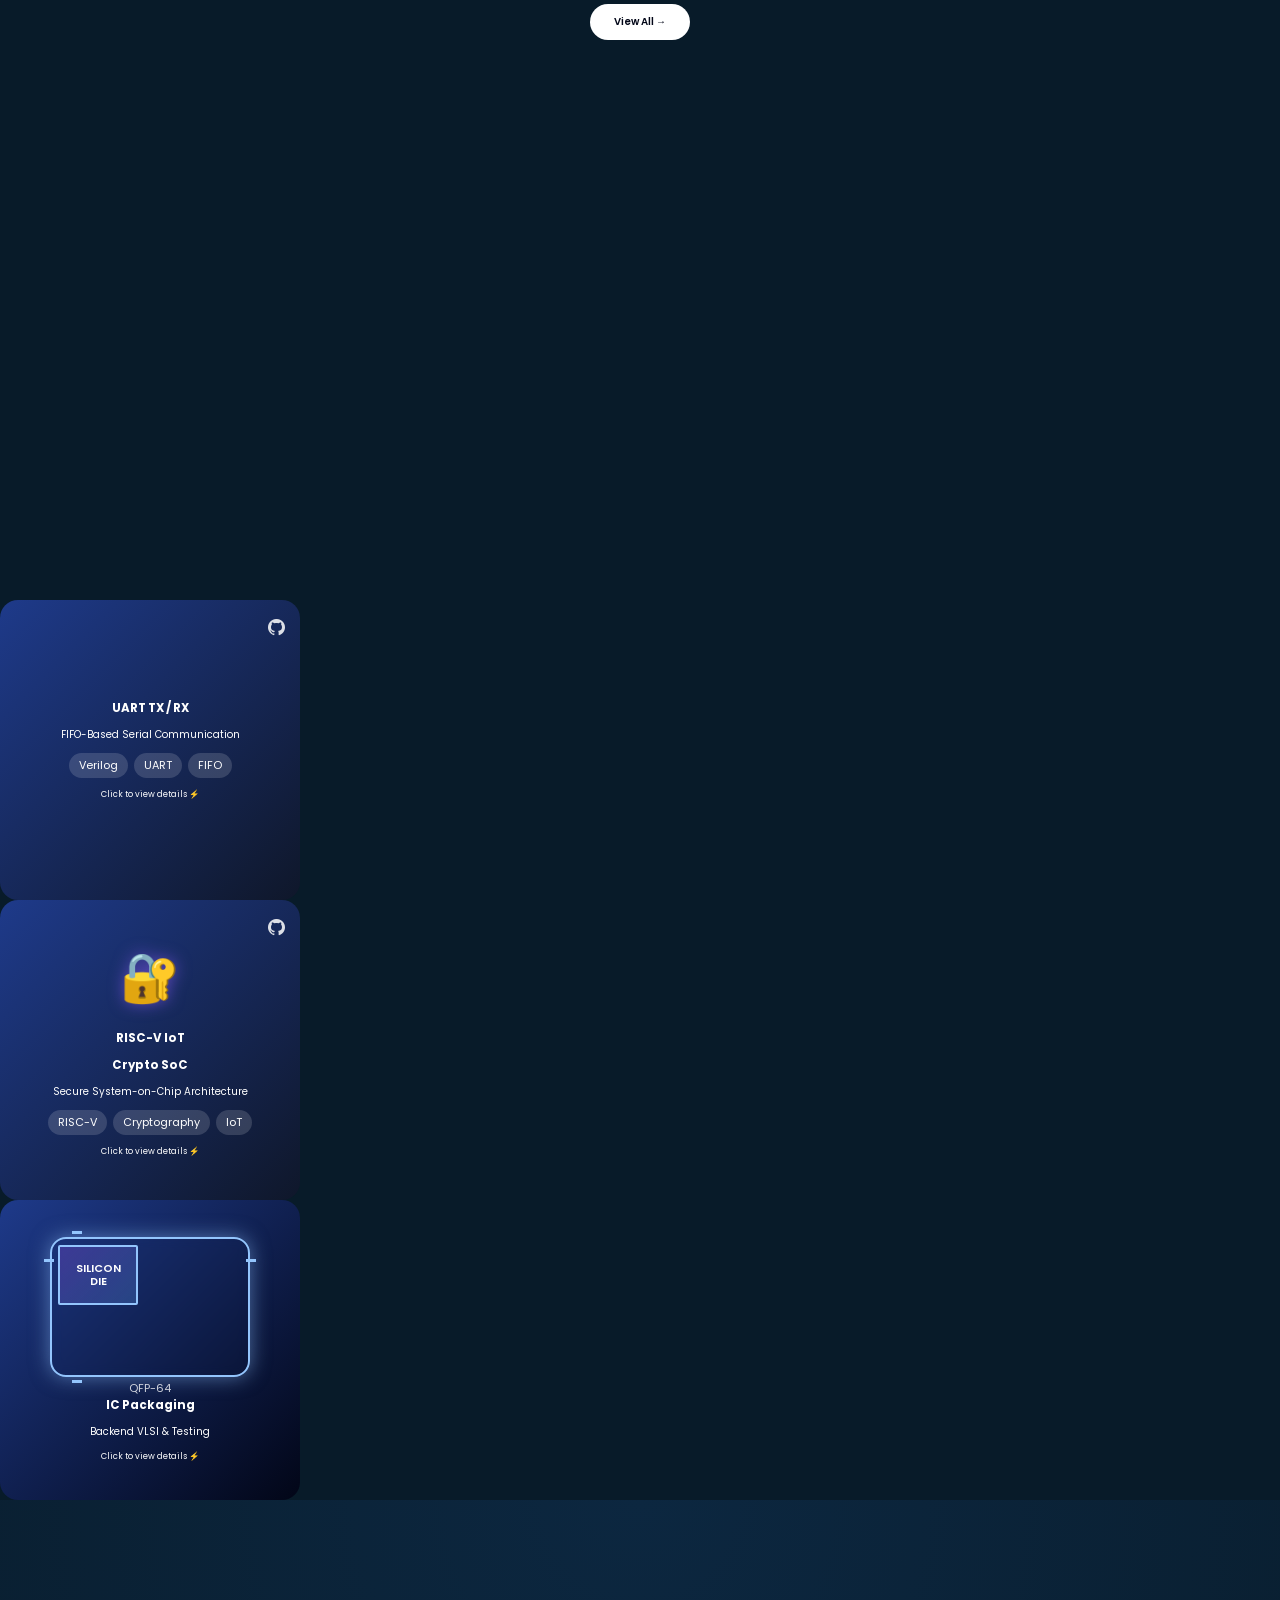
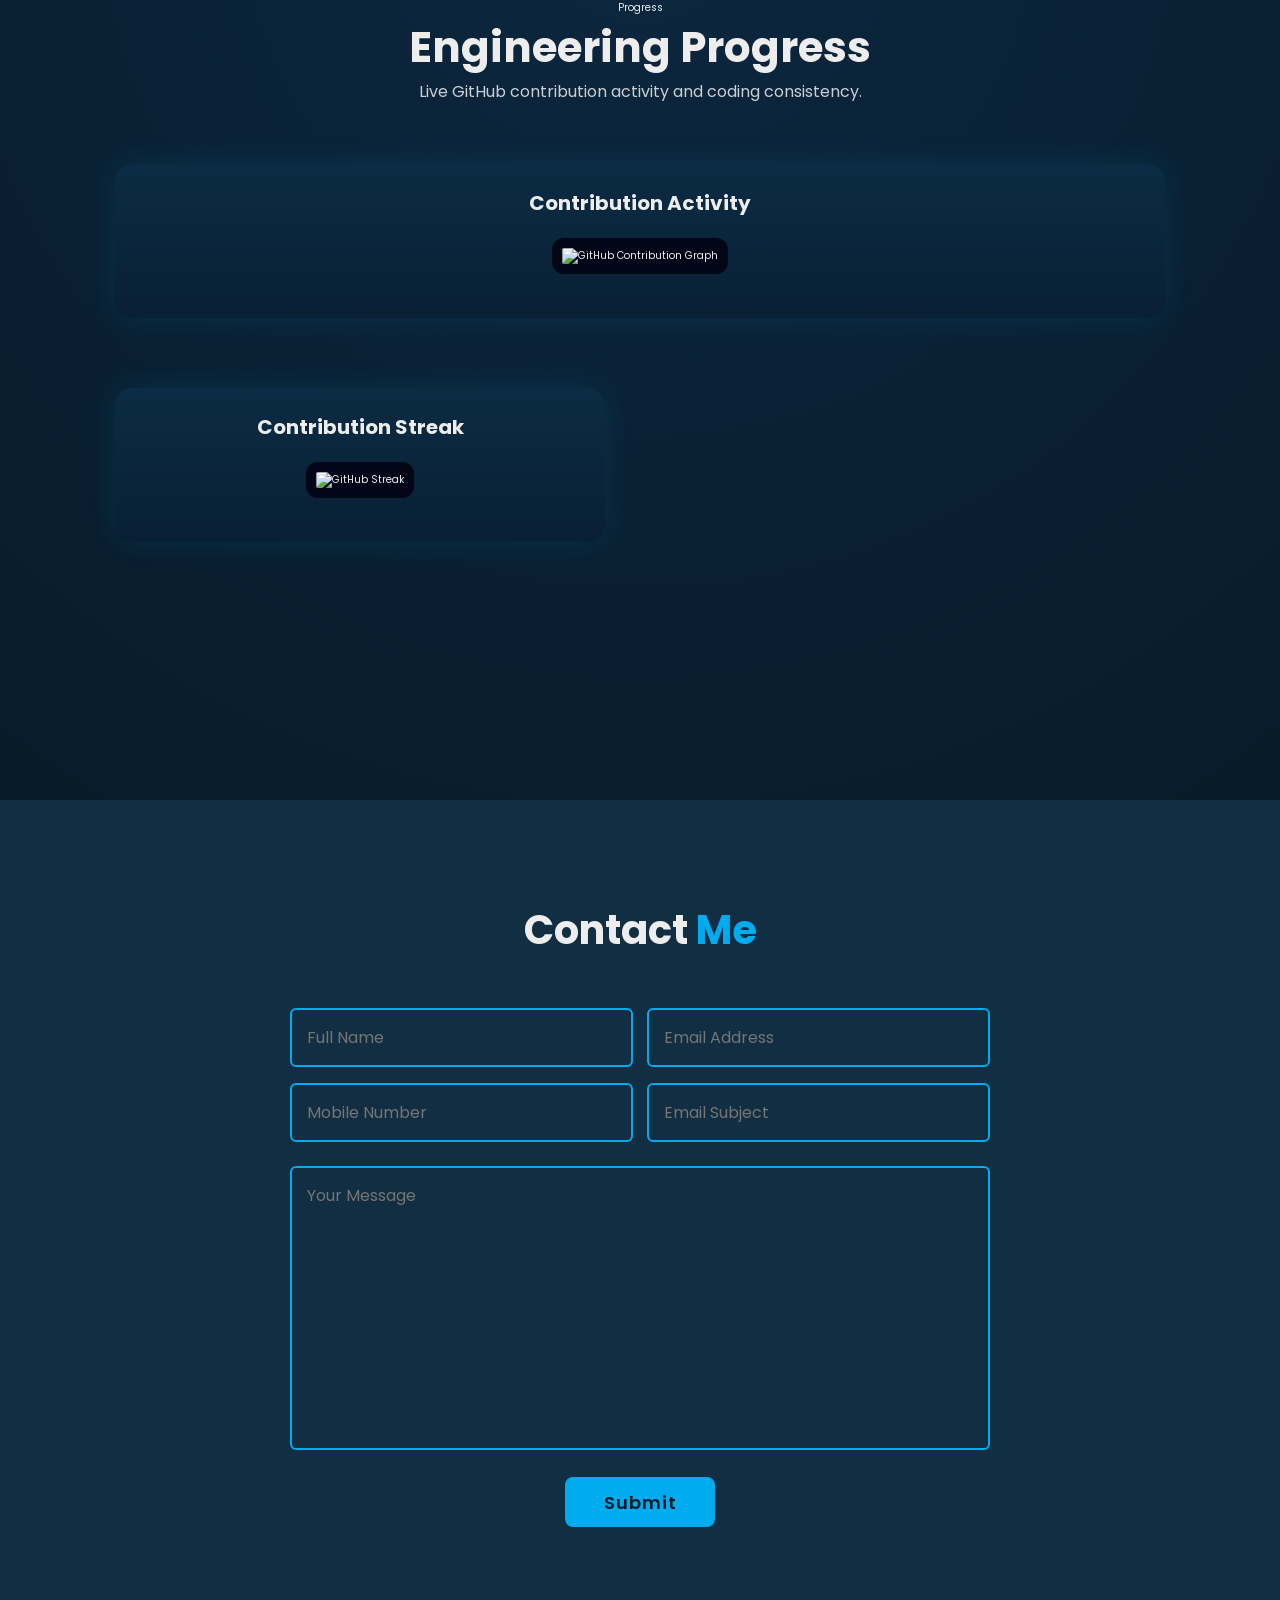
==== commit 3eeb5b48: "Fix z-index layering for global background" ====
--- a/index.html
+++ b/index.html
@@ -172,7 +172,7 @@
 </section>
 <!-- ================= PROJECTS ================= -->
 <section class="projects-bg" id="projects">
-  <div class="projects-container">
+  <div class="projects">
 
     <div class="projects-header">
       <span class="pill">Work</span>
@@ -182,14 +182,12 @@
     </div>
 
     <div class="projects-grid">
-      <!-- UART CARD -->
-      <!-- RISC-V CARD -->
-      <!-- IC PACKAGING CARD -->
-      <!-- (keep your existing flip-card code here, unchanged) -->
+      <!-- ✅ YOUR FLIP CARDS (UART, RISC-V, IC Packaging) -->
     </div>
 
   </div>
 </section>
+
 
       <!-- ================= PROJECT 1 ================= -->
       <div class="flip-card">
--- a/style.css
+++ b/style.css
@@ -1187,6 +1187,17 @@
 
 /* ================= VLSI BACKGROUND ================= */
 
+#vlsi-background {
+  position: fixed;
+  inset: 0;
+  z-index: 0;
+  background: radial-gradient(
+    ellipse at top,
+    #0b1220 0%,
+    #020617 70%
+  );
+  overflow: hidden;
+}
 
 /* ================= GRADIENT ORBS ================= */
 
@@ -1335,35 +1346,4 @@
   }
 }
 
-/* ================= PROJECTS FIX ================= */
-
-.projects-bg {
-  position: relative;
-  padding: 10rem 9%;
-}
-
-.projects-container {
-  max-width: 1200px;
-  margin: 0 auto;
-}
-
-.projects-grid {
-  display: grid;
-  grid-template-columns: repeat(3, 1fr);
-  gap: 3rem;
-  justify-items: center;
-}
-
-/* Responsive */
-@media (max-width: 1024px) {
-  .projects-grid {
-    grid-template-columns: repeat(2, 1fr);
-  }
-}
-
-@media (max-width: 640px) {
-  .projects-grid {
-    grid-template-columns: 1fr;
-  }
-}
-
+
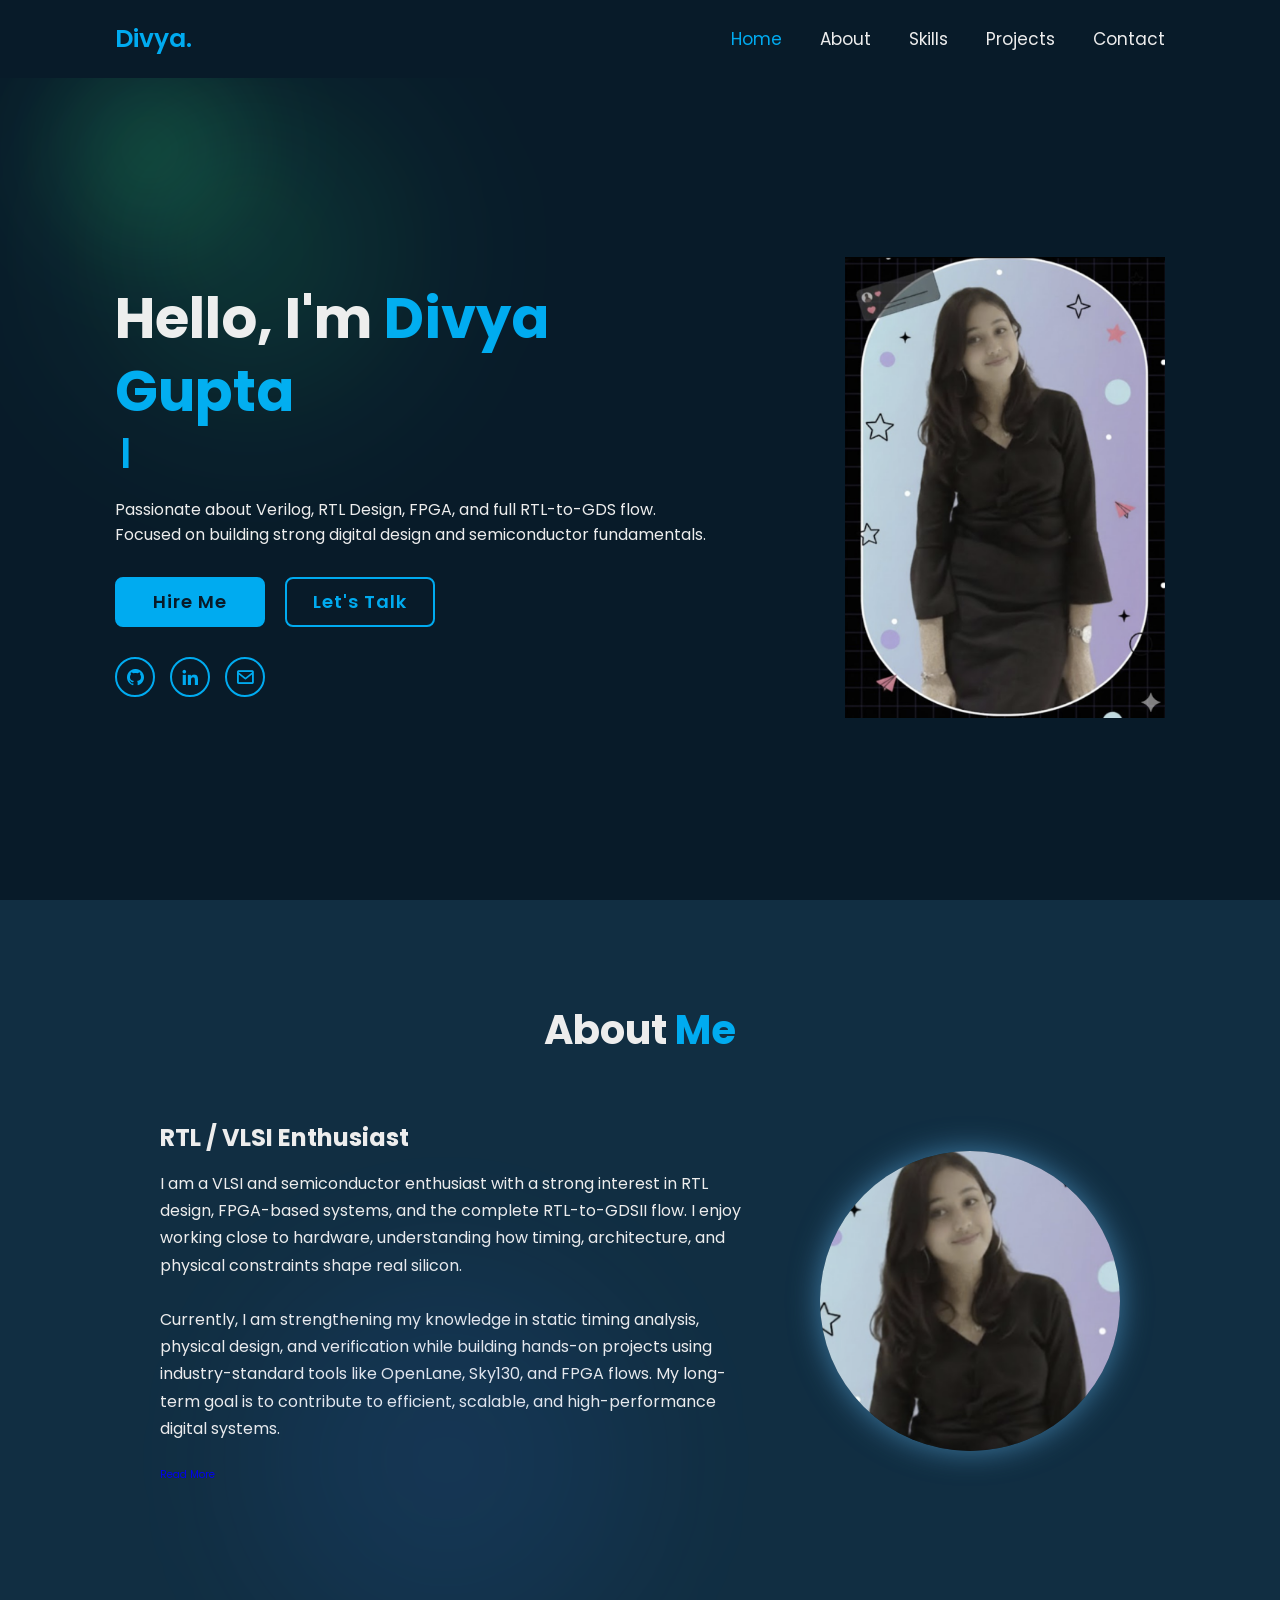
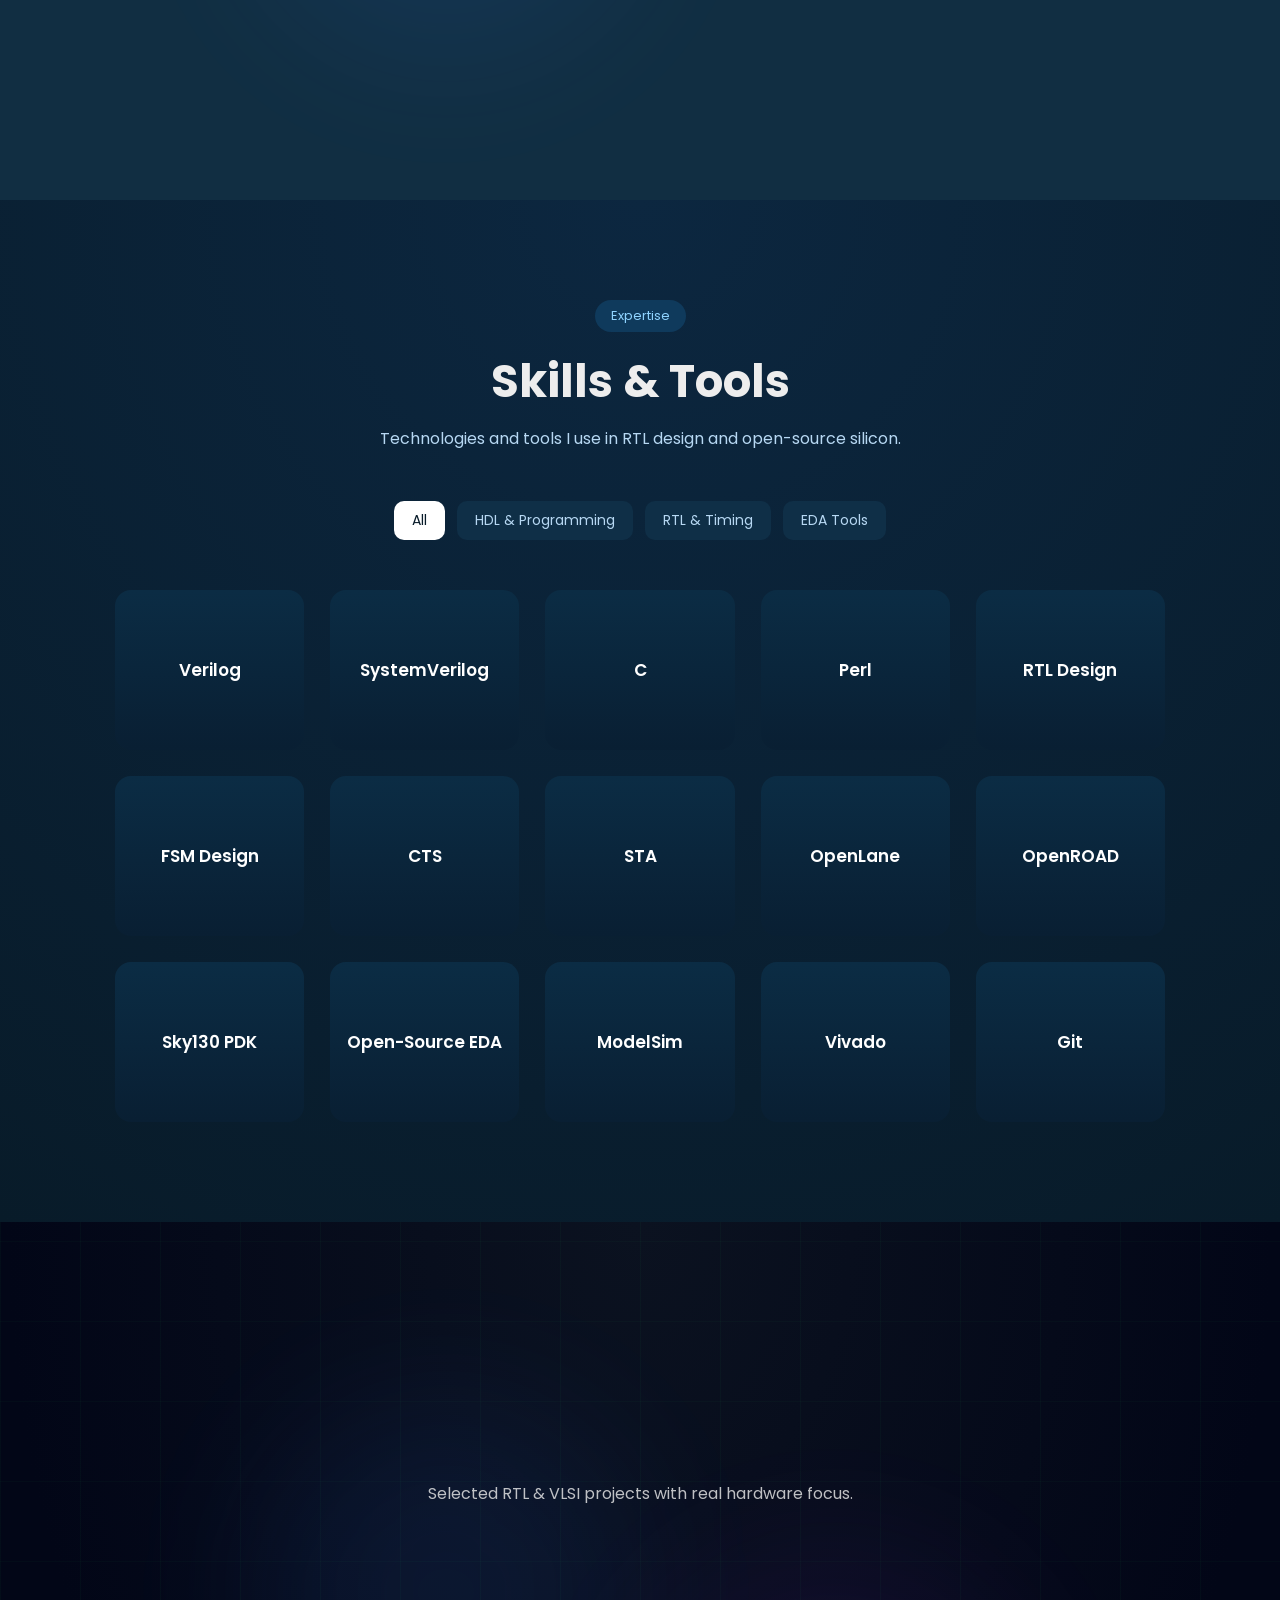
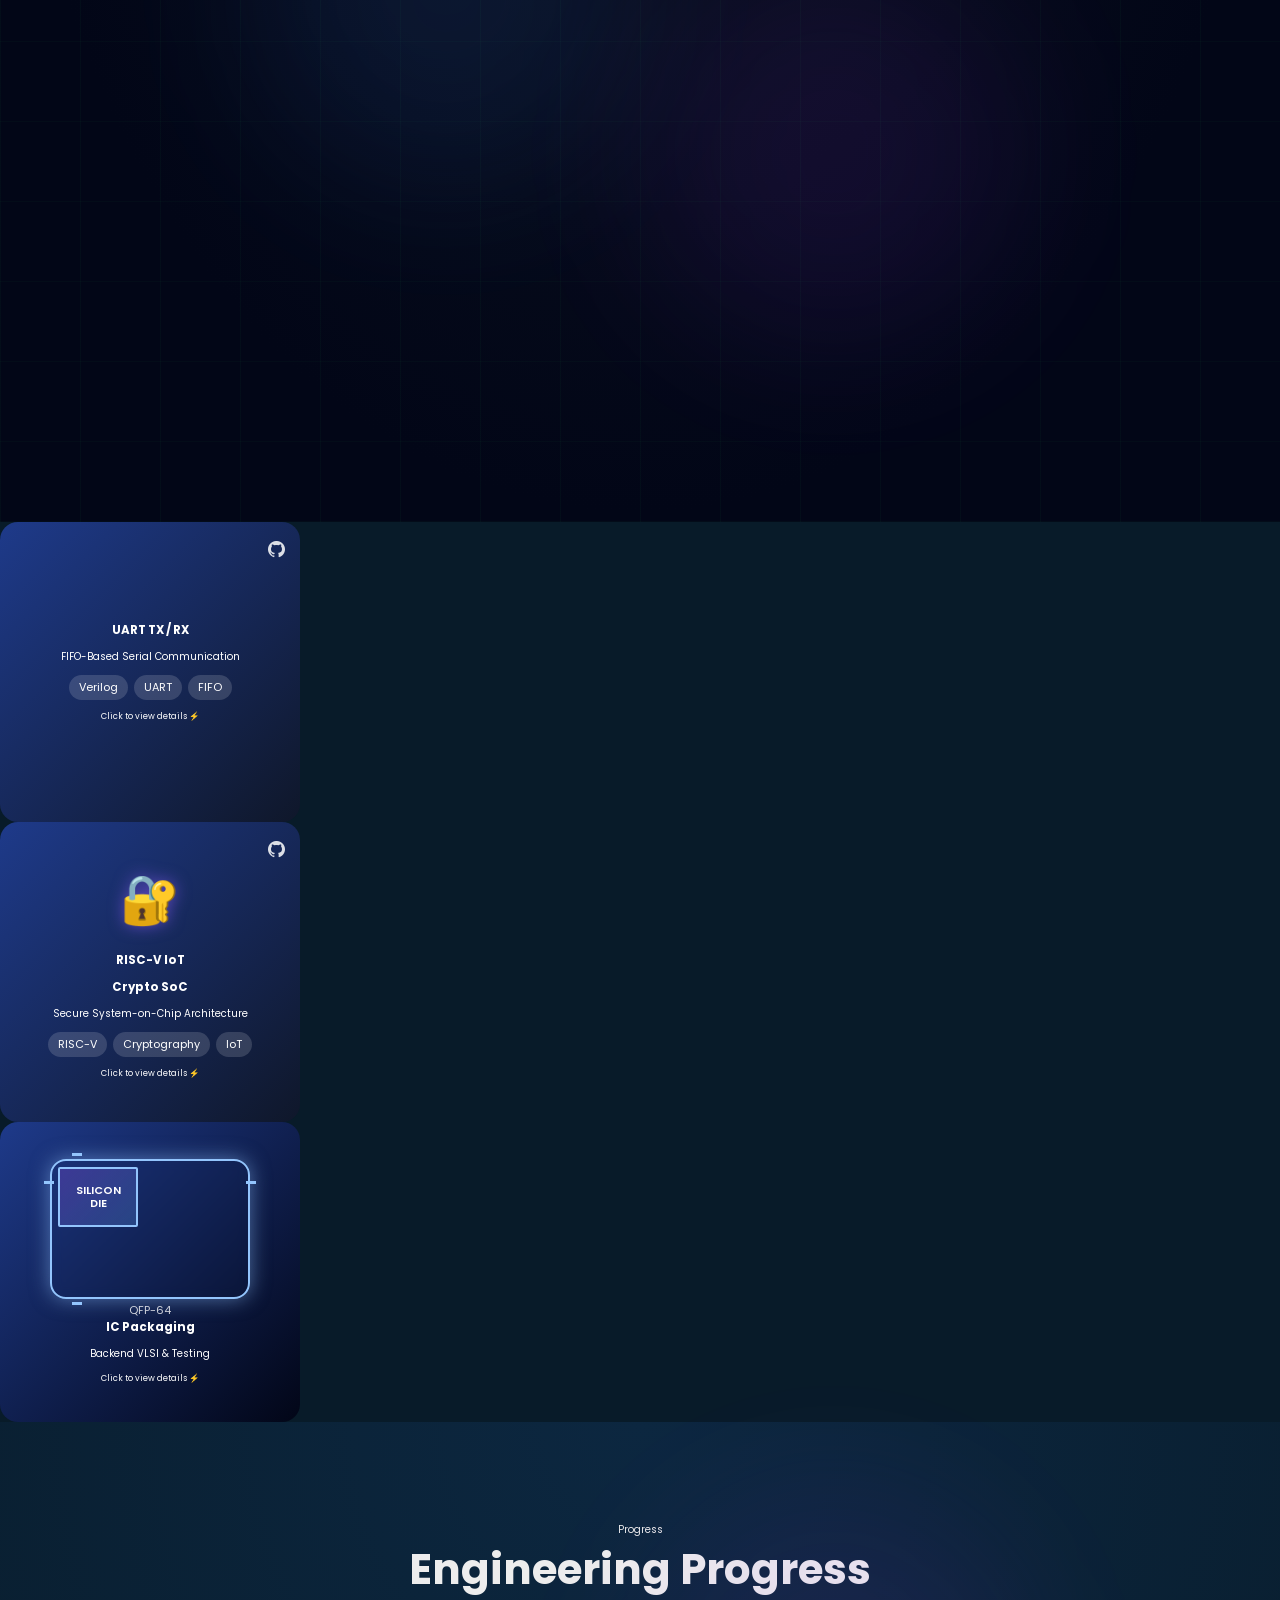
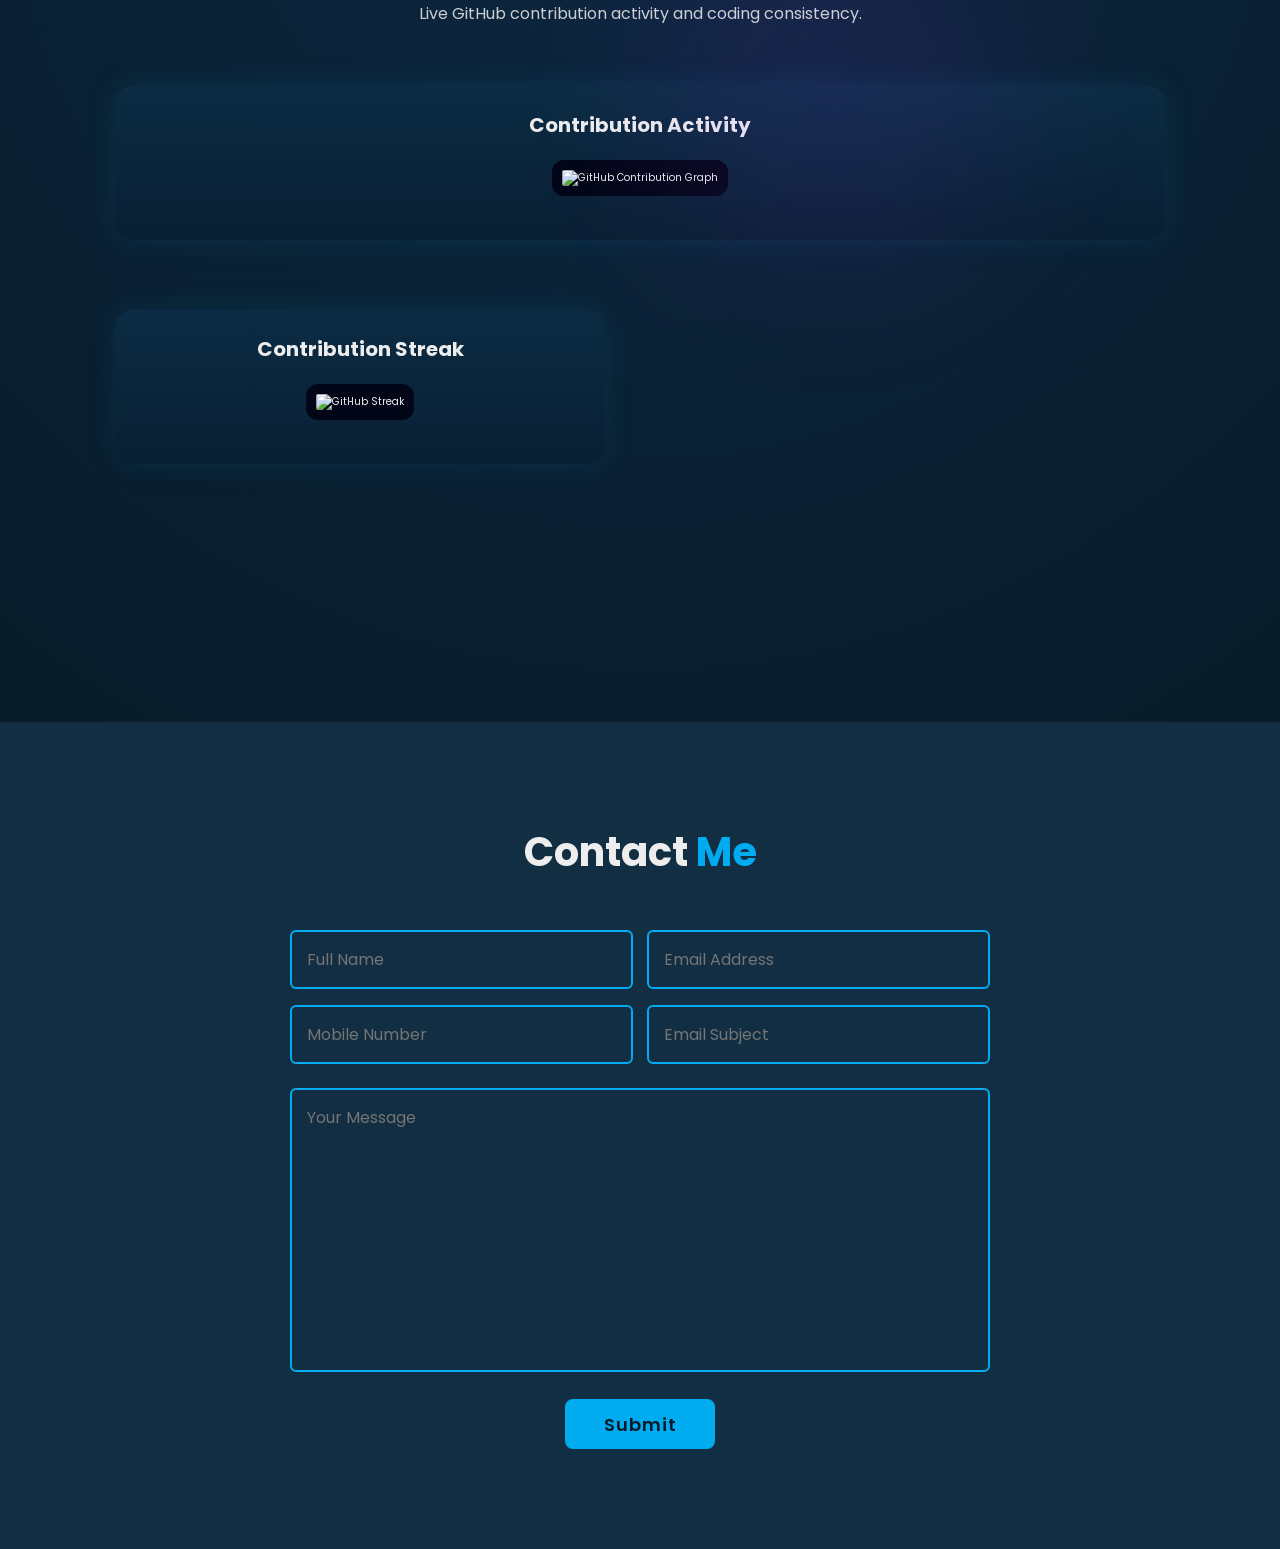
==== commit 21a7ffb4: "Fix projects background and grid layout" ====
--- a/index.html
+++ b/index.html
@@ -172,6 +172,13 @@
 </section>
 <!-- ================= PROJECTS ================= -->
 <section class="projects-bg" id="projects">
+
+  <!-- Projects background (LOCAL ONLY) -->
+  <div class="projects-bg-layer">
+    <div class="gradient-orb orb-1"></div>
+    <div class="gradient-orb orb-2"></div>
+  </div>
+
   <div class="projects">
 
     <div class="projects-header">
@@ -182,11 +189,15 @@
     </div>
 
     <div class="projects-grid">
-      <!-- ✅ YOUR FLIP CARDS (UART, RISC-V, IC Packaging) -->
+      <!-- UART CARD -->
+      <!-- RISC-V CARD -->
+      <!-- IC PACKAGING CARD -->
     </div>
 
   </div>
 </section>
+
+
 
 
       <!-- ================= PROJECT 1 ================= -->
--- a/style.css
+++ b/style.css
@@ -30,11 +30,6 @@
     position: relative;
 }
 
-/* Ensure content stays above global background */
-body > *:not(#vlsi-background) {
-  position: relative;
-  z-index: 1;
-}
 
 
 
@@ -616,6 +611,7 @@
     display: grid;
     grid-template-columns: repeat(auto-fit, minmax(280px, 1fr));
     gap: 3rem;
+    align-items: stretch; /* ✅ ADD THIS */
 }
 
 /* FLIP CARD */
@@ -1187,17 +1183,6 @@
 
 /* ================= VLSI BACKGROUND ================= */
 
-#vlsi-background {
-  position: fixed;
-  inset: 0;
-  z-index: 0;
-  background: radial-gradient(
-    ellipse at top,
-    #0b1220 0%,
-    #020617 70%
-  );
-  overflow: hidden;
-}
 
 /* ================= GRADIENT ORBS ================= */
 
@@ -1346,4 +1331,42 @@
   }
 }
 
-
+.projects-bg {
+  position: relative;
+  overflow: hidden;
+}
+
+.projects-bg-layer {
+  position: absolute;
+  inset: 0;
+  z-index: 0;
+  background: radial-gradient(
+    ellipse at top,
+    #0b1220 0%,
+    #020617 70%
+  );
+}
+
+.projects-bg-layer::before {
+  content: "";
+  position: absolute;
+  inset: 0;
+  background-image:
+    repeating-linear-gradient(
+      90deg,
+      rgba(34,197,94,0.04) 0,
+      rgba(34,197,94,0.04) 1px,
+      transparent 1px,
+      transparent 80px
+    ),
+    repeating-linear-gradient(
+      0deg,
+      rgba(34,197,94,0.03) 0,
+      rgba(34,197,94,0.03) 1px,
+      transparent 1px,
+      transparent 80px
+    );
+  pointer-events: none;
+}
+
+
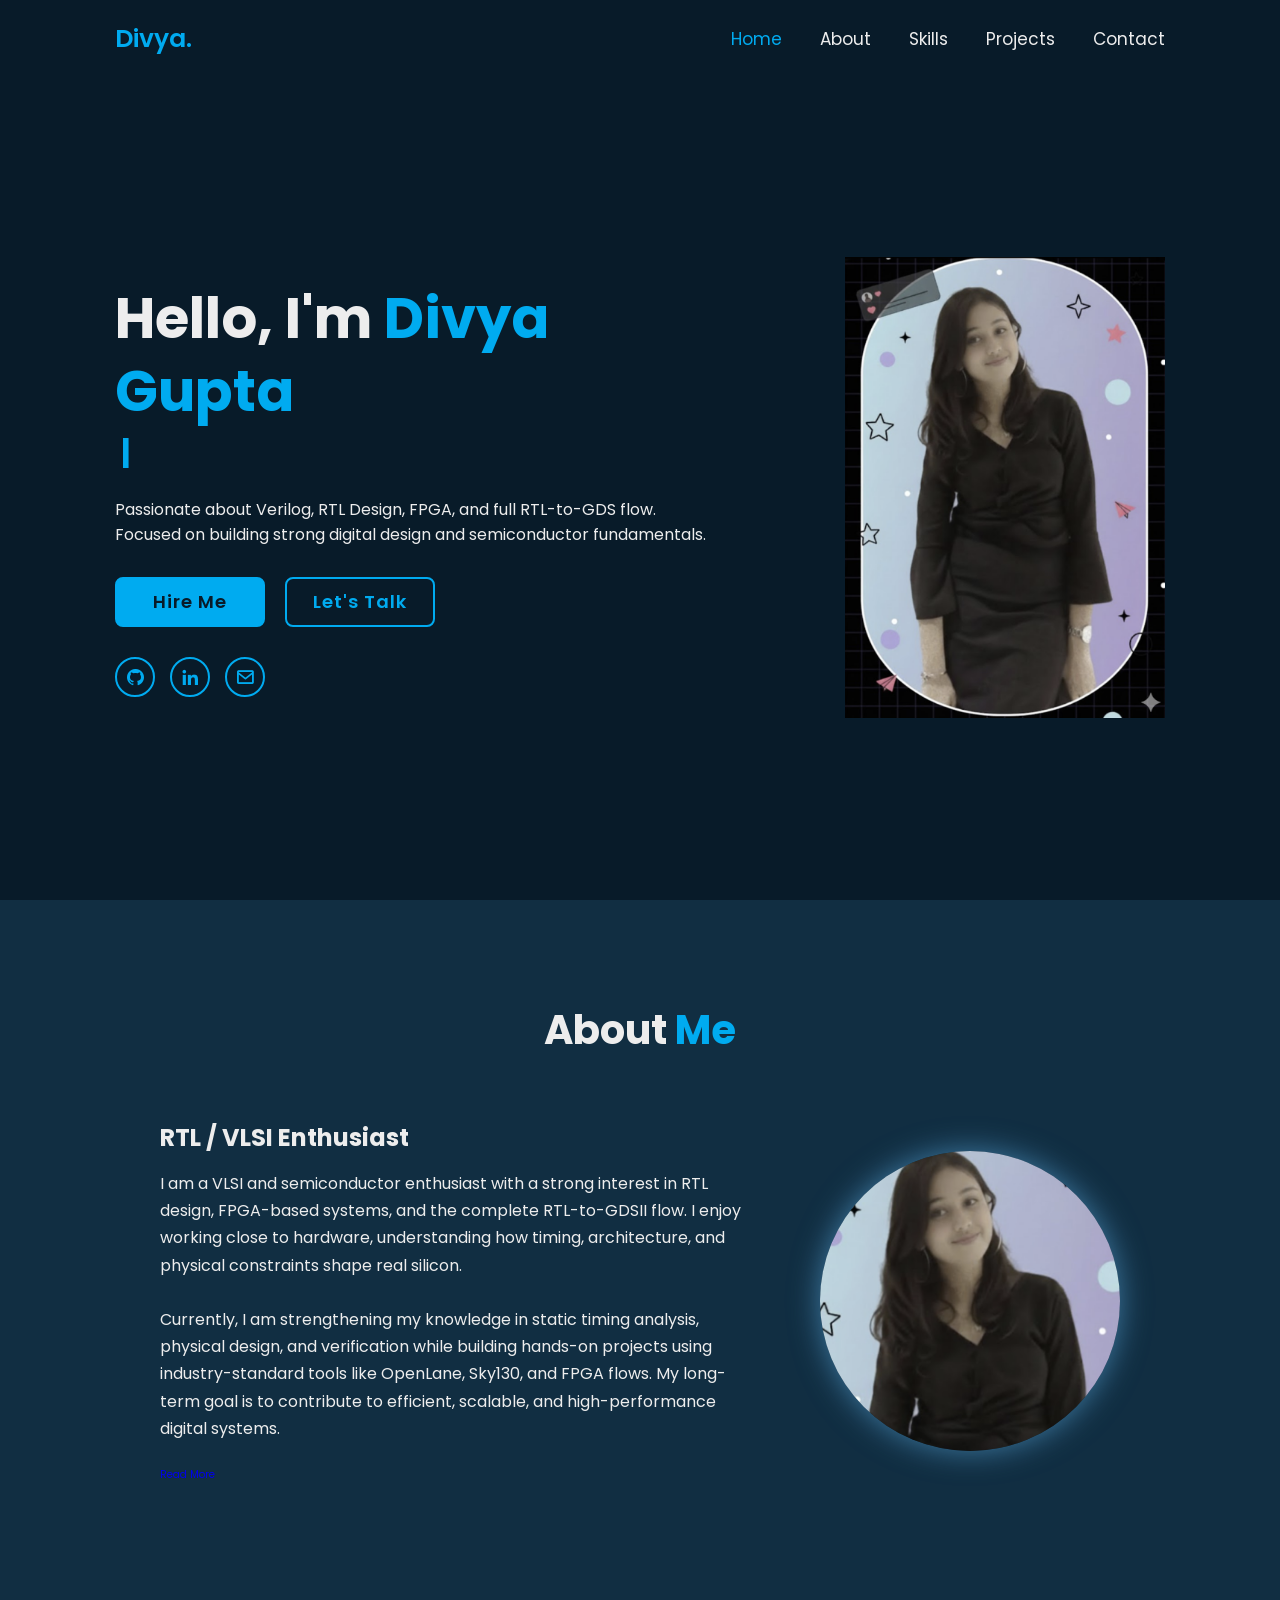
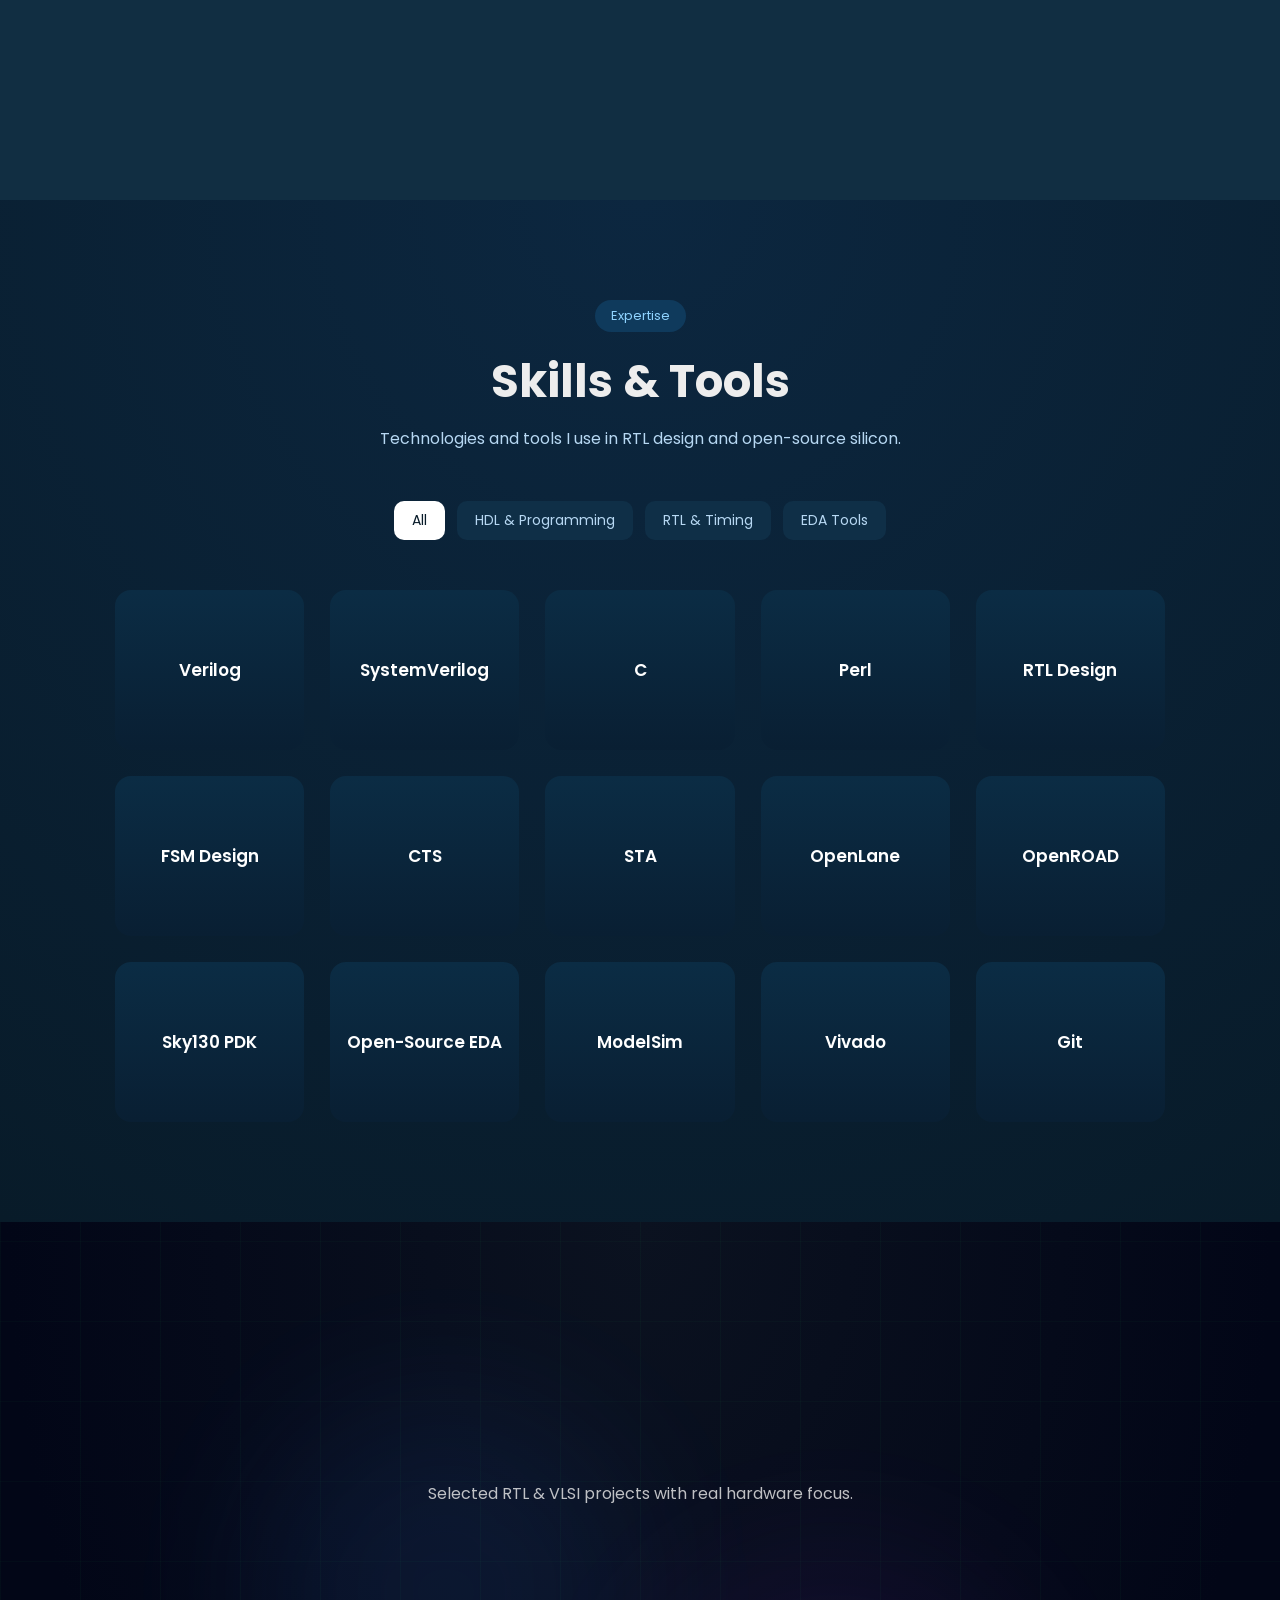
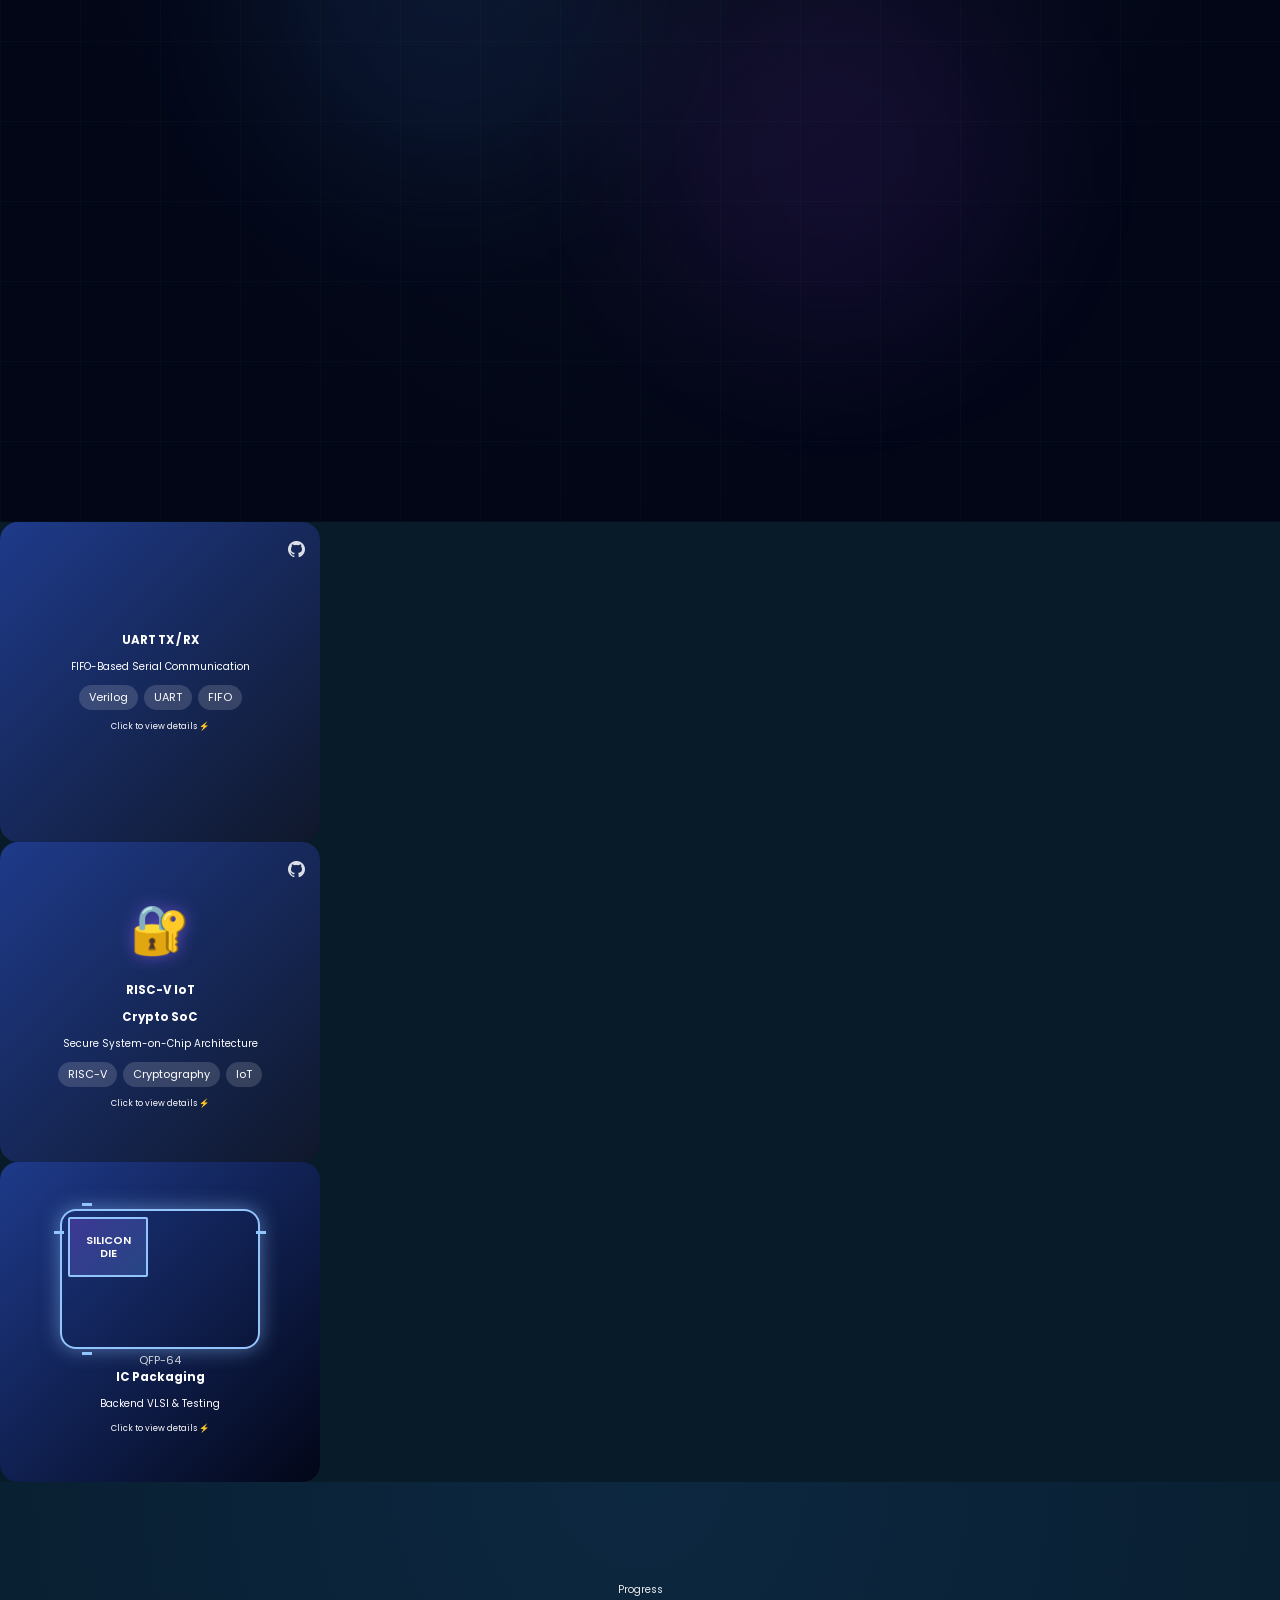
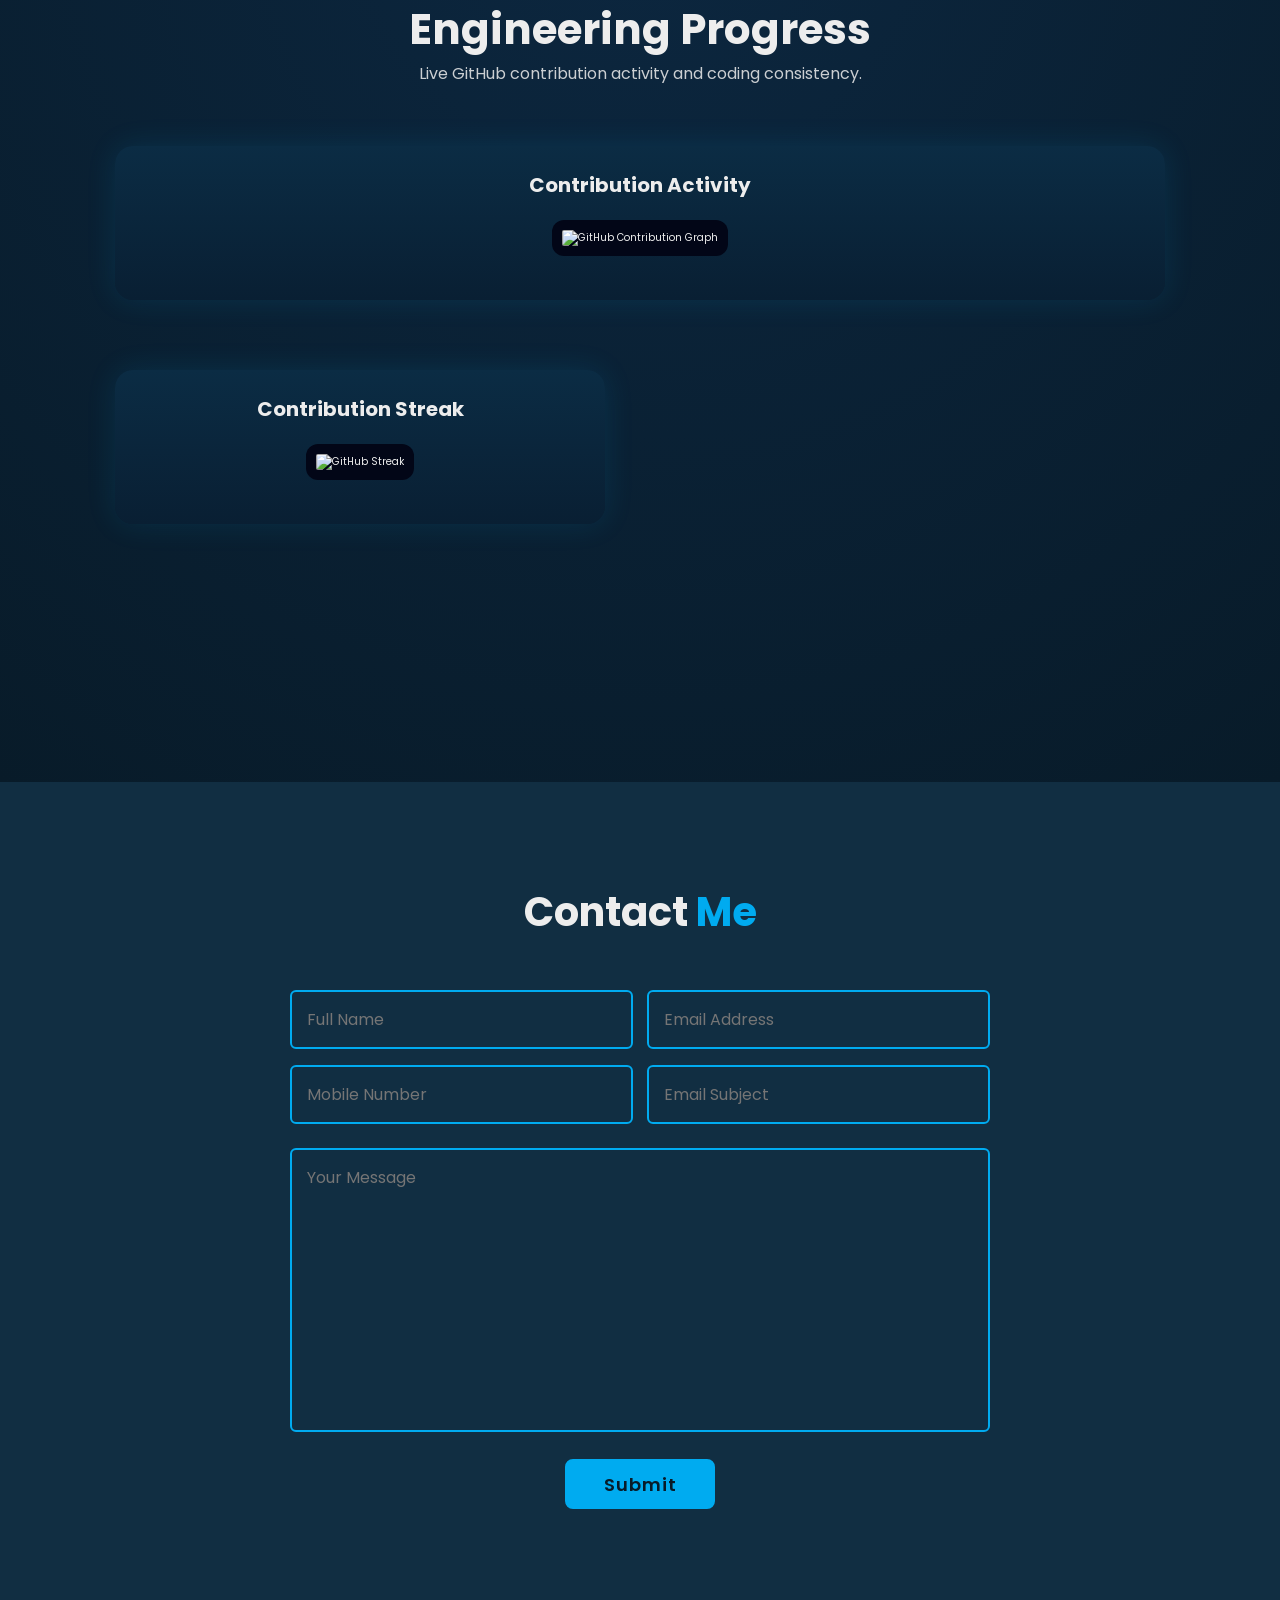
==== commit 48eb185d: "Fix projects background and grid layout" ====
--- a/index.html
+++ b/index.html
@@ -20,12 +20,10 @@
 </head>
 
 <body>
-  <div id="vlsi-background">
+<!-- GLOBAL BACKGROUND -->
+<div id="vlsi-background">
   <div class="gradient-orb orb-1"></div>
   <div class="gradient-orb orb-2"></div>
-  <div id="particles-container"></div>
-  <div id="mouse-glow-large"></div>
-  <div id="mouse-glow-small"></div>
 </div>
 
 
--- a/style.css
+++ b/style.css
@@ -608,11 +608,23 @@
 
 /* GRID */
 .projects-grid {
-    display: grid;
-    grid-template-columns: repeat(auto-fit, minmax(280px, 1fr));
-    gap: 3rem;
-    align-items: stretch; /* ✅ ADD THIS */
-}
+  display: grid;
+  grid-template-columns: repeat(3, minmax(280px, 1fr));
+  gap: 3rem;
+  justify-items: center;
+}
+@media (max-width: 1024px) {
+  .projects-grid {
+    grid-template-columns: repeat(2, 1fr);
+  }
+}
+
+@media (max-width: 640px) {
+  .projects-grid {
+    grid-template-columns: 1fr;
+  }
+}
+
 
 /* FLIP CARD */
 
@@ -923,11 +935,16 @@
   transition: transform 0.4s ease;
 }
 /* ===== FLIP CARD BASE ===== */
-.flip-card {
+/*.flip-card {
     width: 300px;
     height: 300px;
     perspective: 1200px;
     cursor: pointer;
+}*/
+.flip-card {
+  width: 100%;
+  max-width: 320px;
+  height: 320px;
 }
 
 .flip-inner {
@@ -1368,5 +1385,54 @@
     );
   pointer-events: none;
 }
-
-
+/* ================= GLOBAL BACKGROUND ================= */
+#vlsi-background {
+  position: fixed;
+  inset: 0;
+  z-index: 0;
+  background: radial-gradient(
+    ellipse at top,
+    #0b1220 0%,
+    #020617 70%
+  );
+}
+
+/* Make sure all content stays above background */
+body > * {
+  position: relative;
+  z-index: 1;
+}
+
+/* ================= PROJECTS ================= */
+.projects {
+  padding: 8rem 9%;
+  background: transparent;
+}
+
+.projects-header {
+  text-align: center;
+  max-width: 700px;
+  margin: 0 auto 5rem;
+}
+
+/* 🔑 PROJECT CARD GRID */
+.projects-grid {
+  display: grid;
+  grid-template-columns: repeat(3, 1fr);
+  gap: 3rem;
+}
+
+/* Responsive */
+@media (max-width: 1024px) {
+  .projects-grid {
+    grid-template-columns: repeat(2, 1fr);
+  }
+}
+
+@media (max-width: 640px) {
+  .projects-grid {
+    grid-template-columns: 1fr;
+  }
+}
+
+
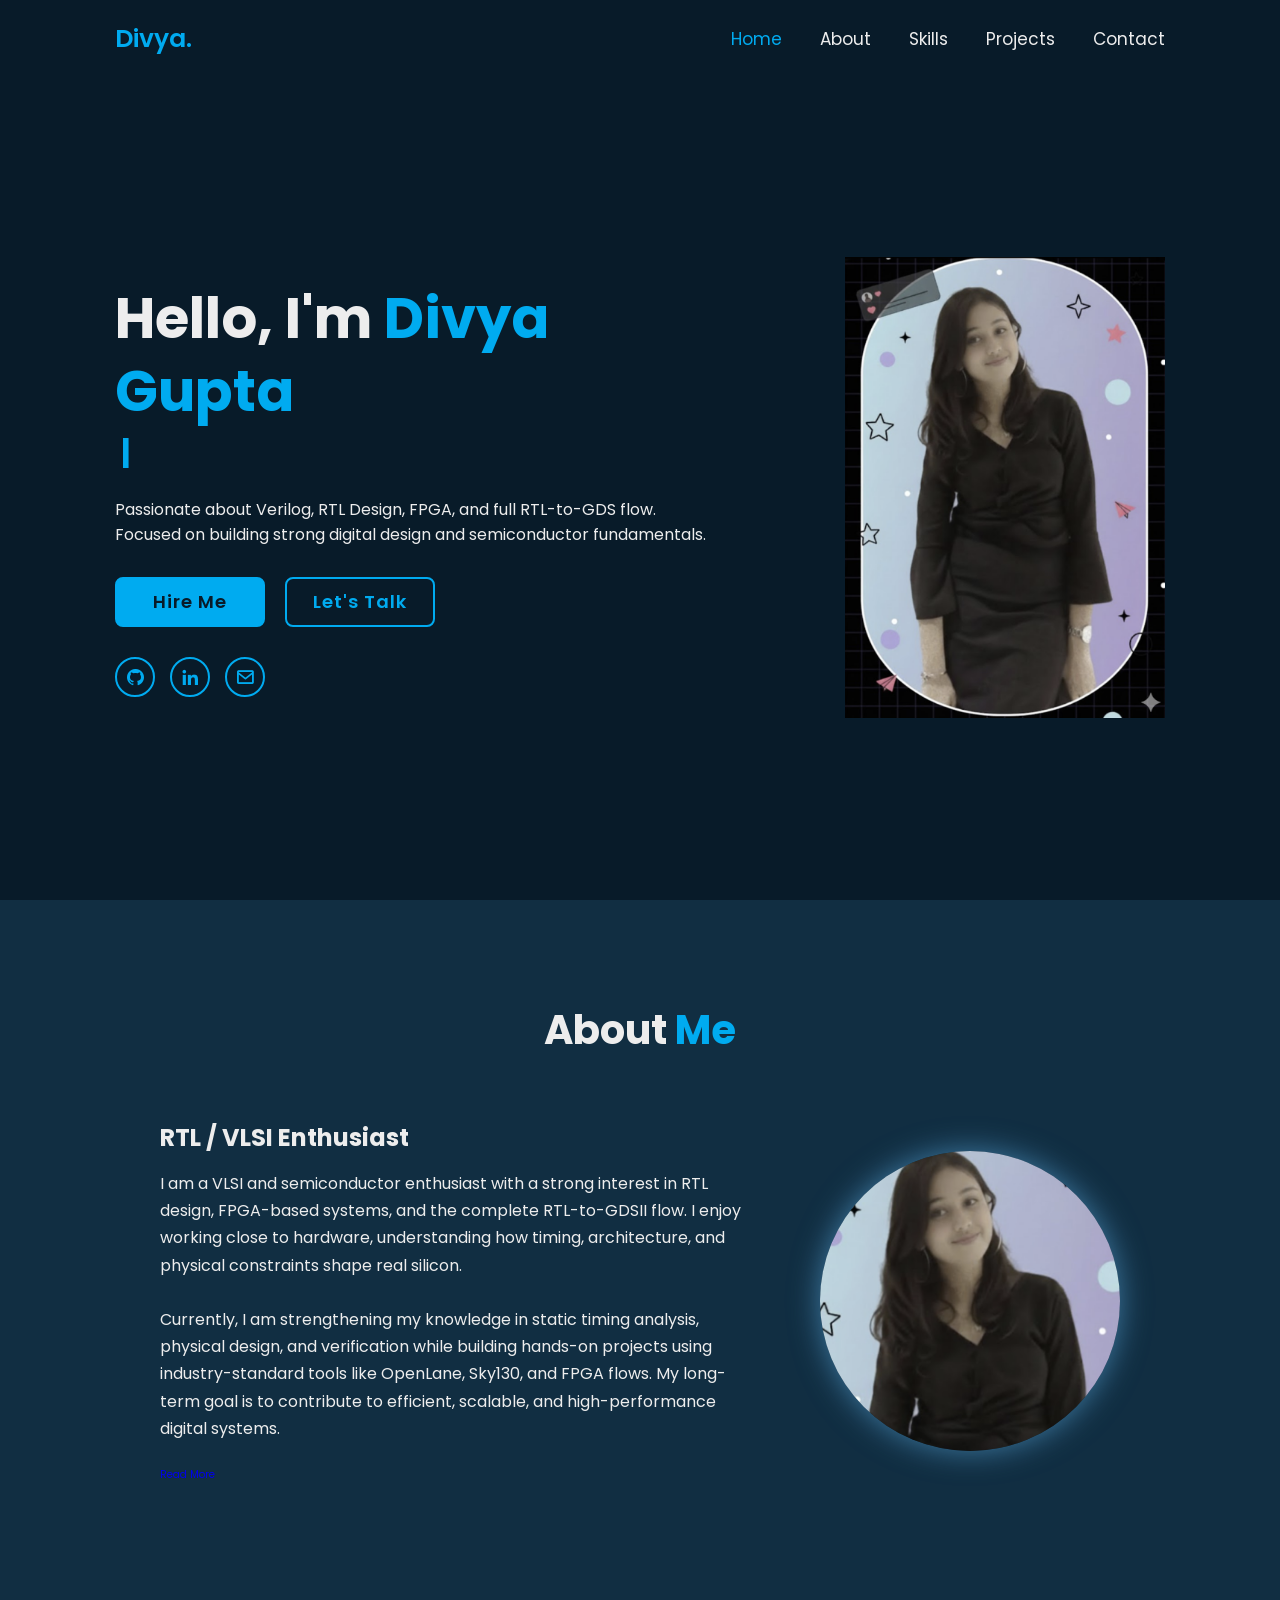
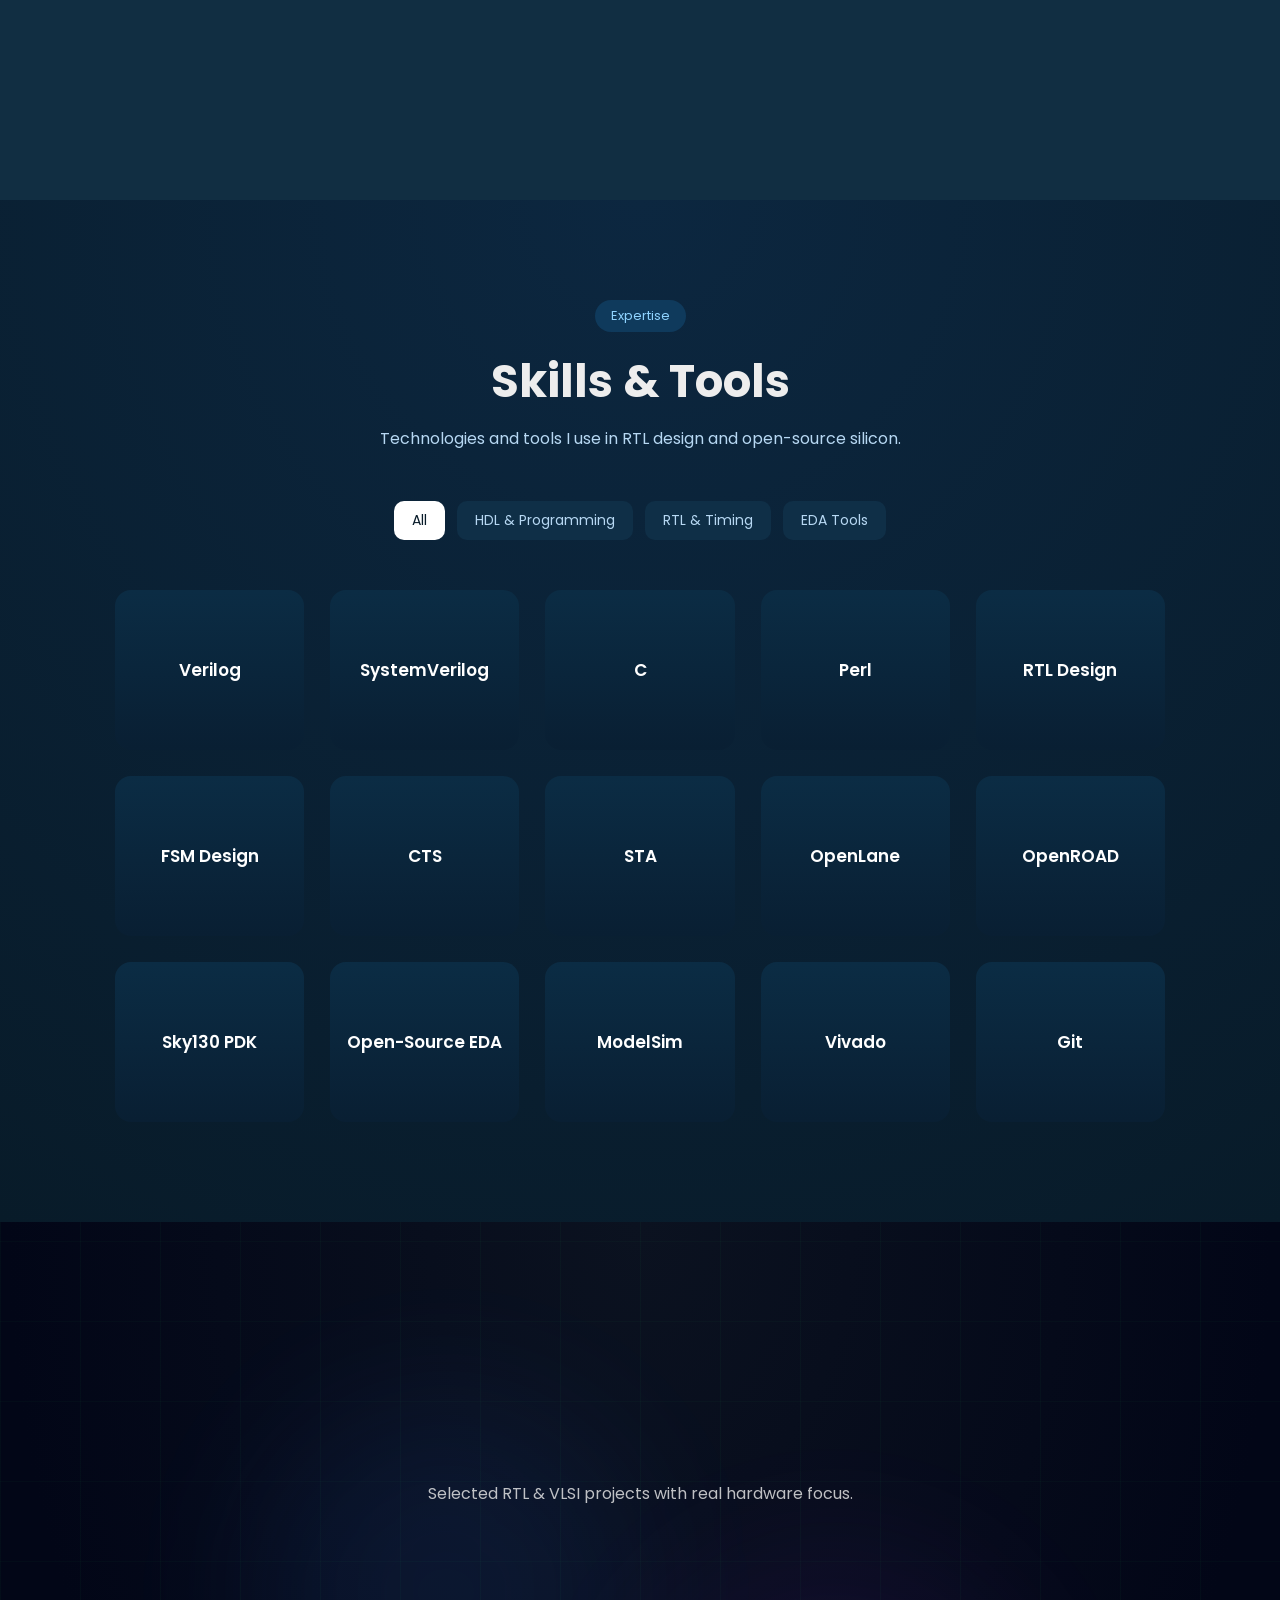
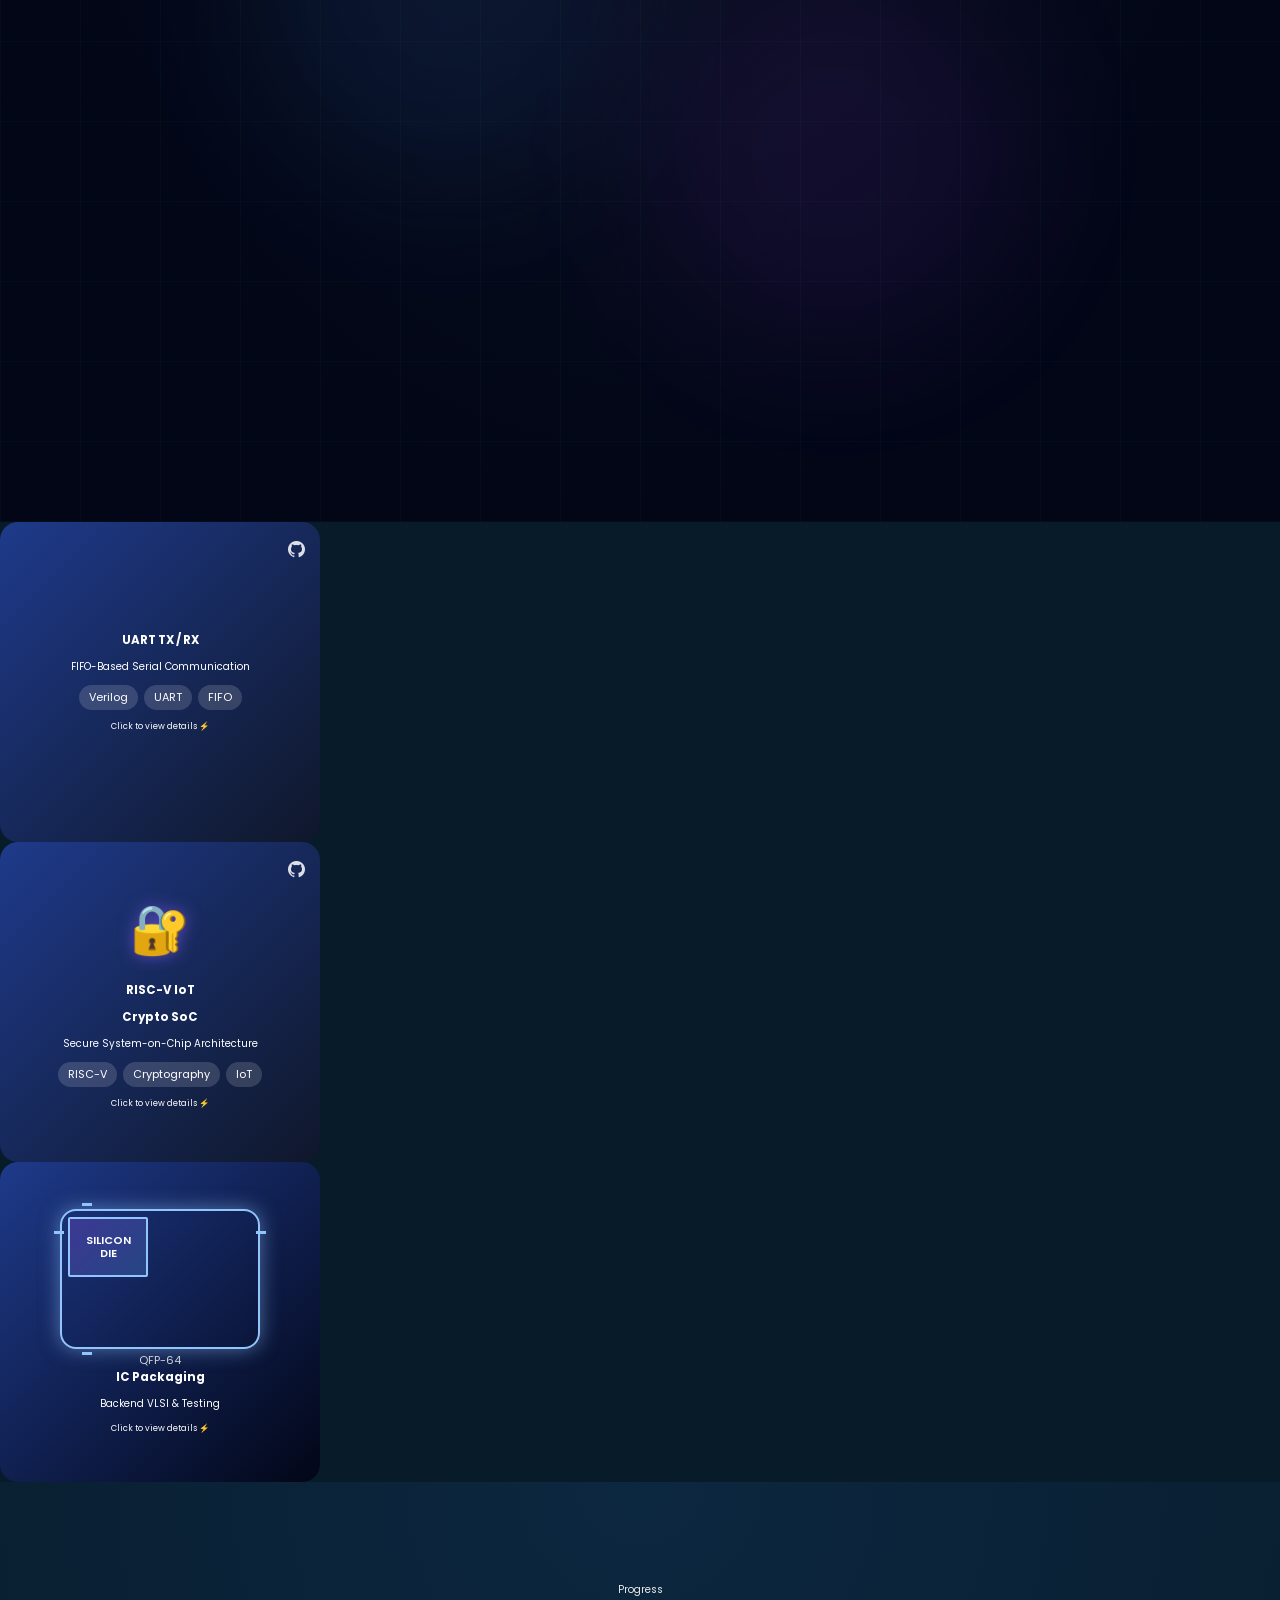
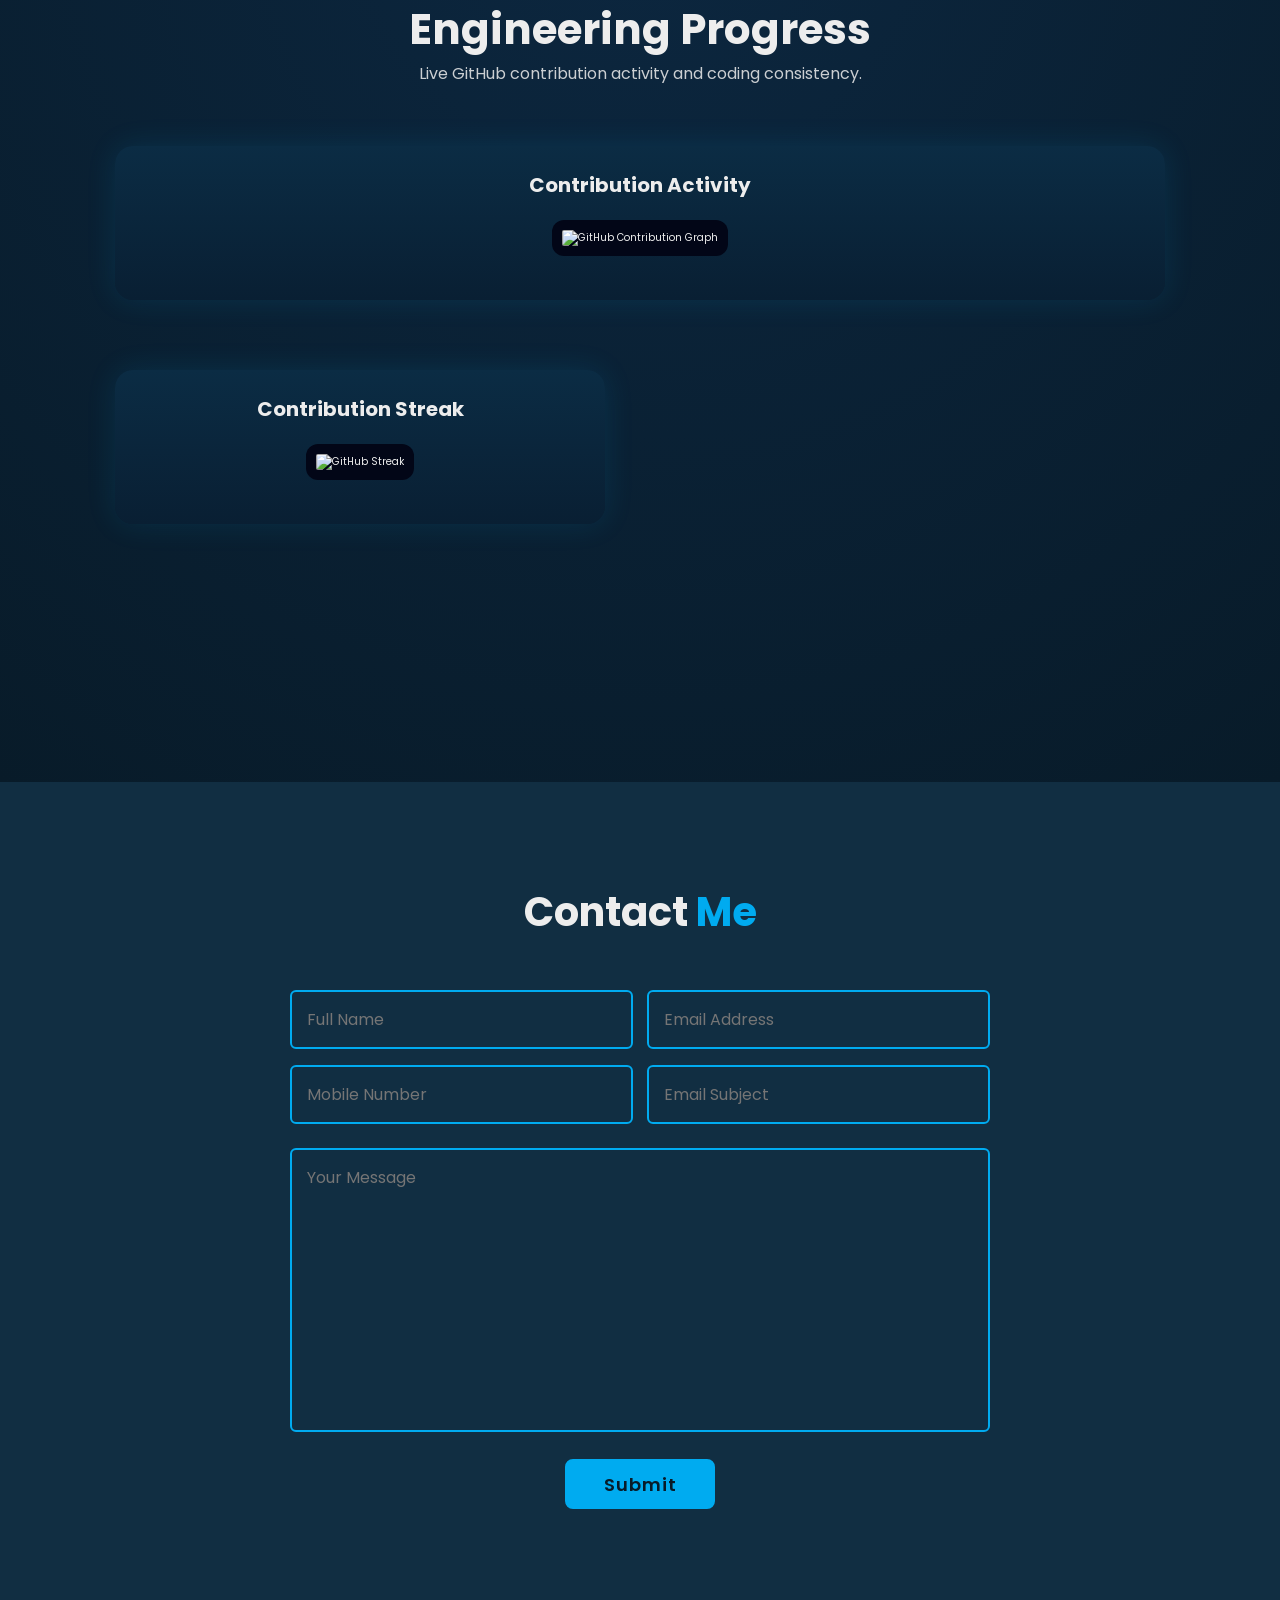
==== commit 3587f1e9: "Fix projects background and grid layout" ====
--- a/index.html
+++ b/index.html
@@ -20,11 +20,7 @@
 </head>
 
 <body>
-<!-- GLOBAL BACKGROUND -->
-<div id="vlsi-background">
-  <div class="gradient-orb orb-1"></div>
-  <div class="gradient-orb orb-2"></div>
-</div>
+
 
 
 
--- a/style.css
+++ b/style.css
@@ -608,21 +608,10 @@
 
 /* GRID */
 .projects-grid {
-  display: grid;
-  grid-template-columns: repeat(3, minmax(280px, 1fr));
-  gap: 3rem;
-  justify-items: center;
-}
-@media (max-width: 1024px) {
-  .projects-grid {
-    grid-template-columns: repeat(2, 1fr);
-  }
-}
-
-@media (max-width: 640px) {
-  .projects-grid {
-    grid-template-columns: 1fr;
-  }
+    display: grid;
+    grid-template-columns: repeat(auto-fit, minmax(280px, 1fr));
+    gap: 3rem;
+    align-items: stretch; /* ✅ ADD THIS */
 }
 
 
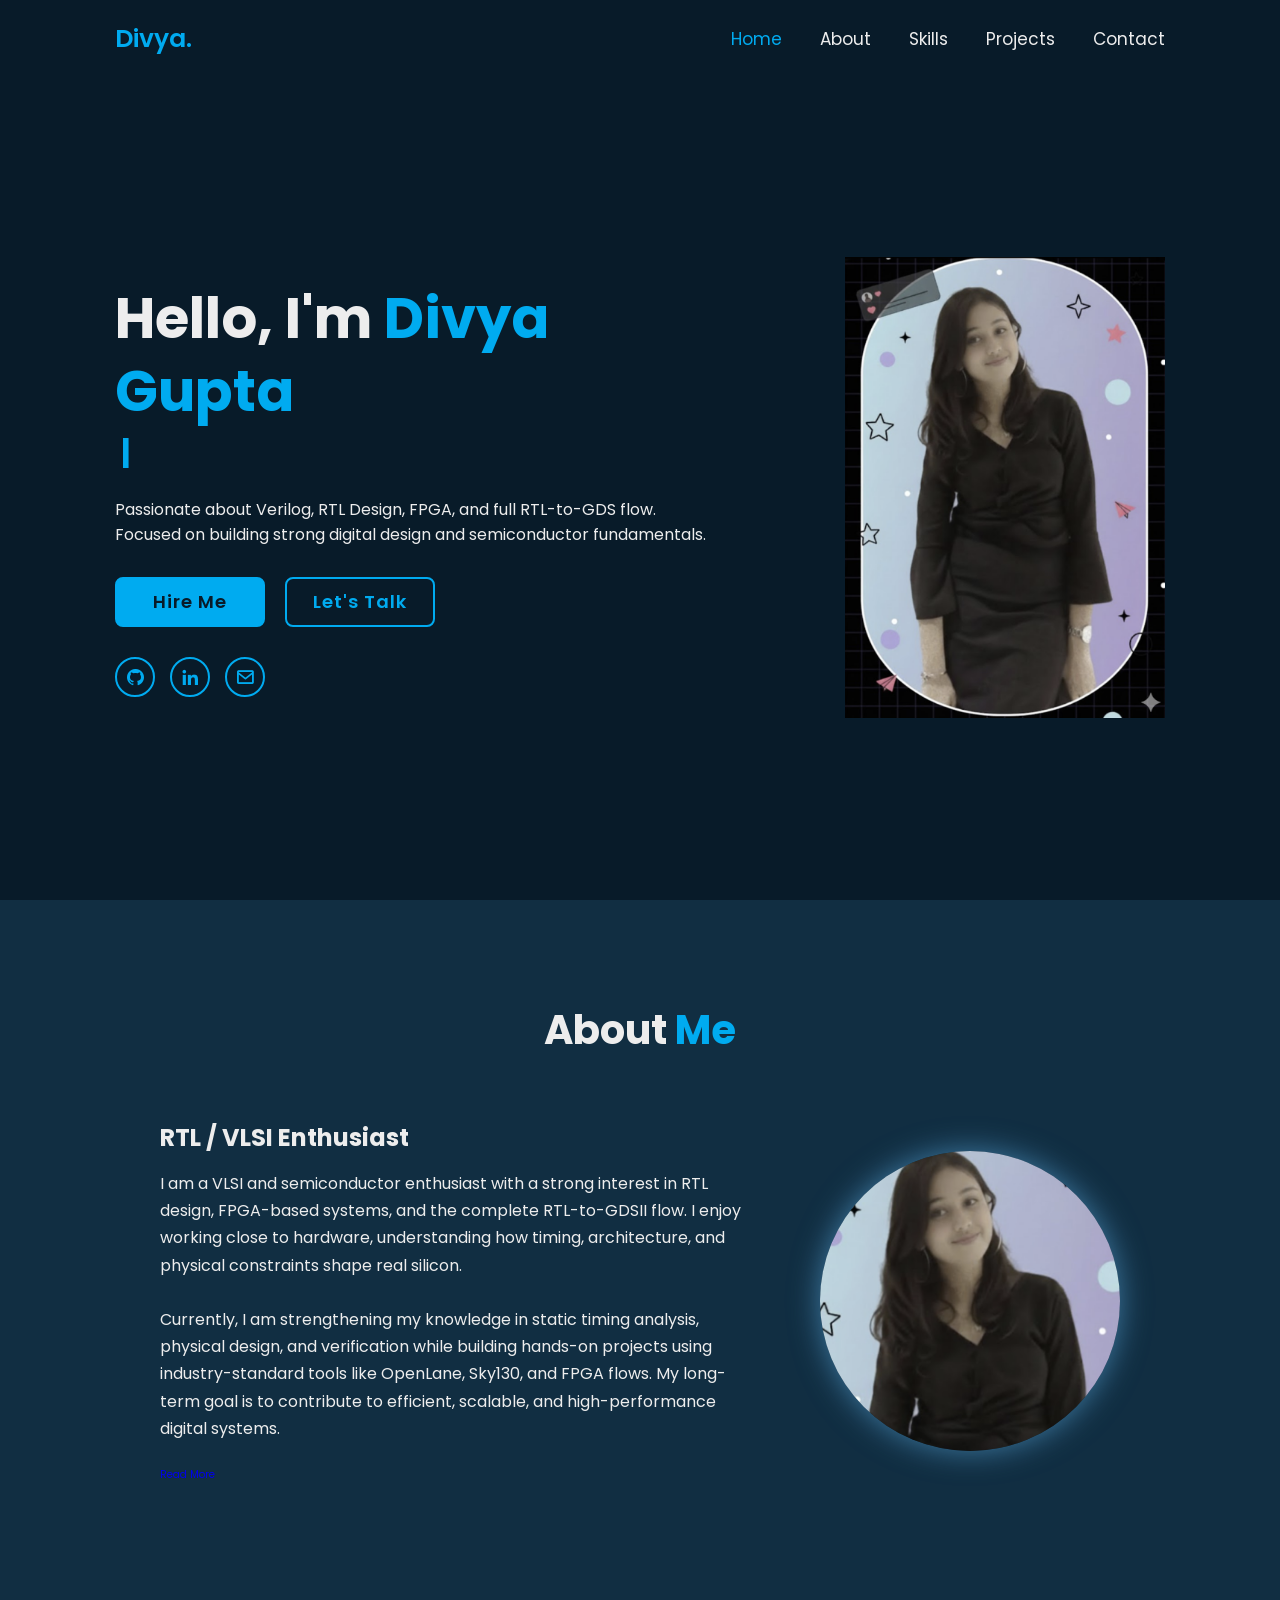
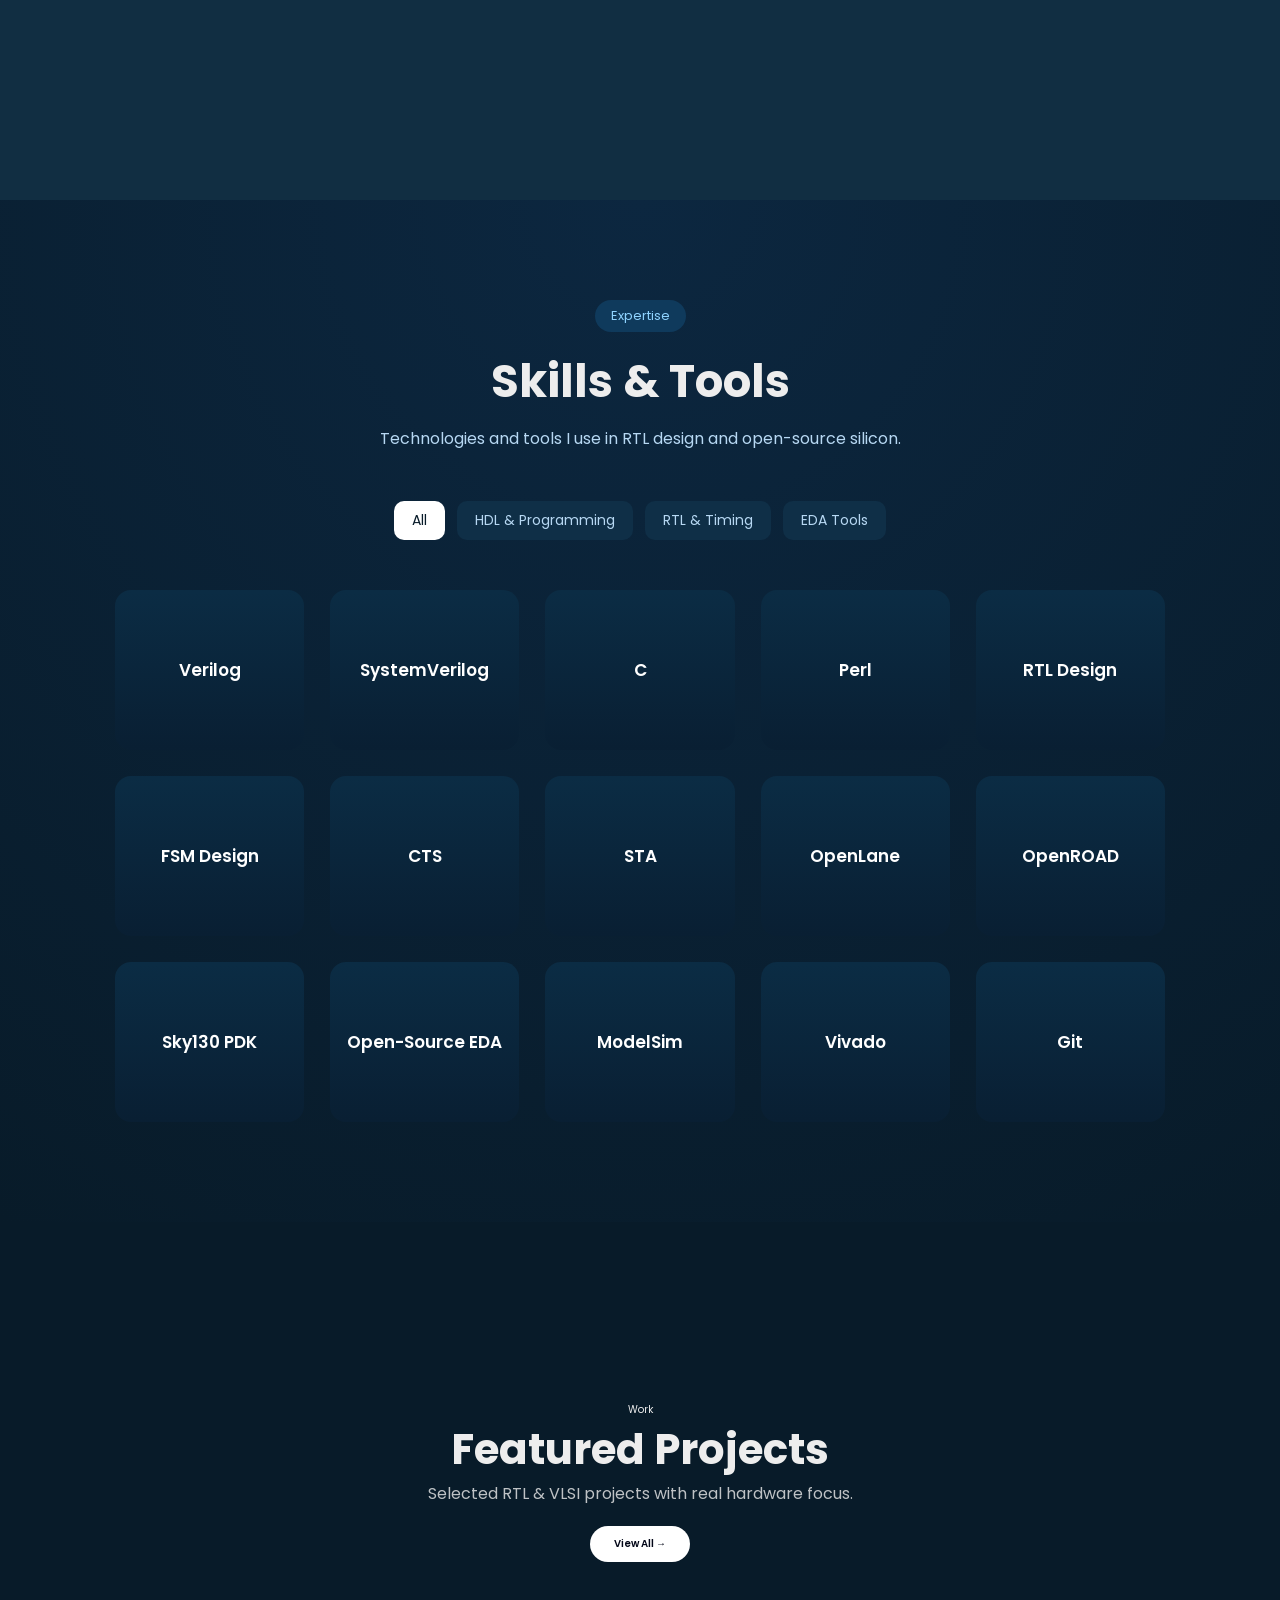
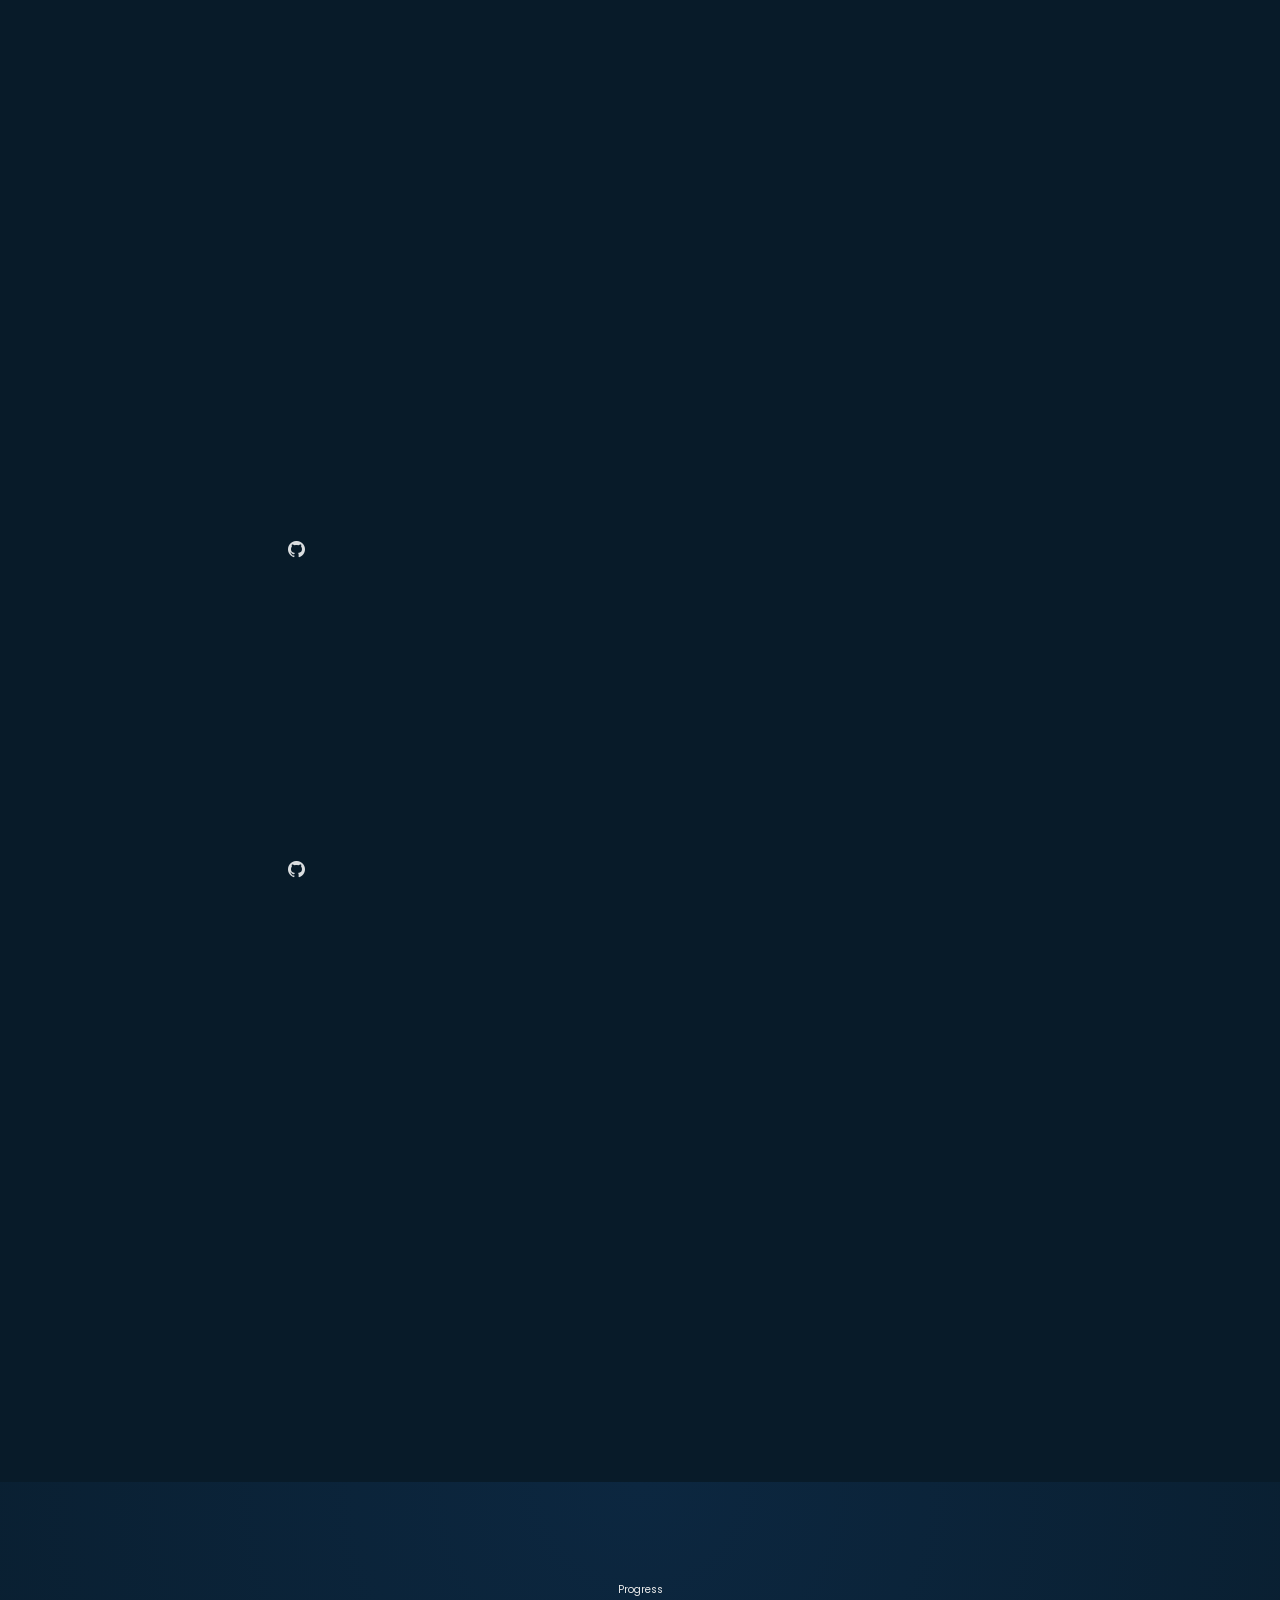
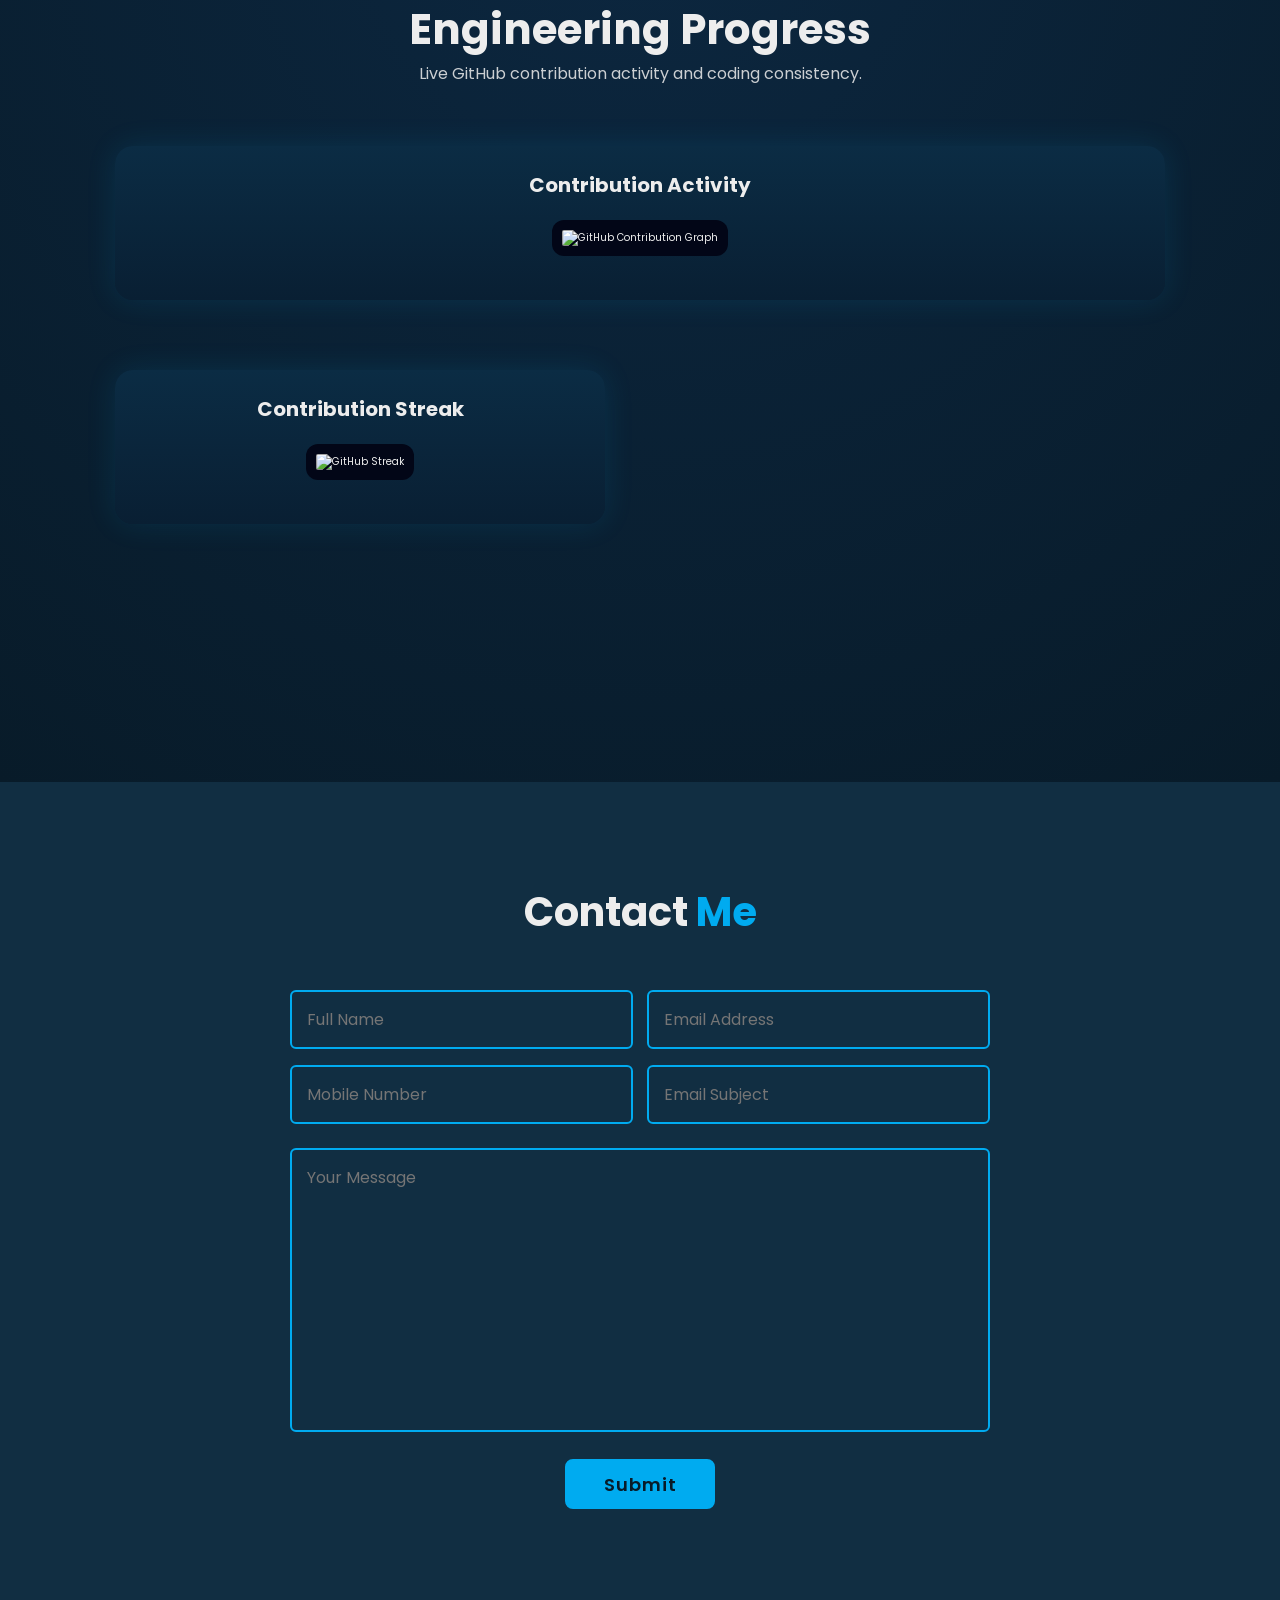
==== commit 5fbd4951: "Fix projects background and grid layout" ====
--- a/index.html
+++ b/index.html
@@ -20,7 +20,13 @@
 </head>
 
 <body>
-
+  <div id="vlsi-background">
+  <div class="gradient-orb orb-1"></div>
+  <div class="gradient-orb orb-2"></div>
+  <div id="particles-container"></div>
+  <div id="mouse-glow-large"></div>
+  <div id="mouse-glow-small"></div>
+</div>
 
 
 
@@ -166,13 +172,6 @@
 </section>
 <!-- ================= PROJECTS ================= -->
 <section class="projects-bg" id="projects">
-
-  <!-- Projects background (LOCAL ONLY) -->
-  <div class="projects-bg-layer">
-    <div class="gradient-orb orb-1"></div>
-    <div class="gradient-orb orb-2"></div>
-  </div>
-
   <div class="projects">
 
     <div class="projects-header">
@@ -183,15 +182,11 @@
     </div>
 
     <div class="projects-grid">
-      <!-- UART CARD -->
-      <!-- RISC-V CARD -->
-      <!-- IC PACKAGING CARD -->
+      <!-- ✅ YOUR FLIP CARDS (UART, RISC-V, IC Packaging) -->
     </div>
 
   </div>
 </section>
-
-
 
 
       <!-- ================= PROJECT 1 ================= -->
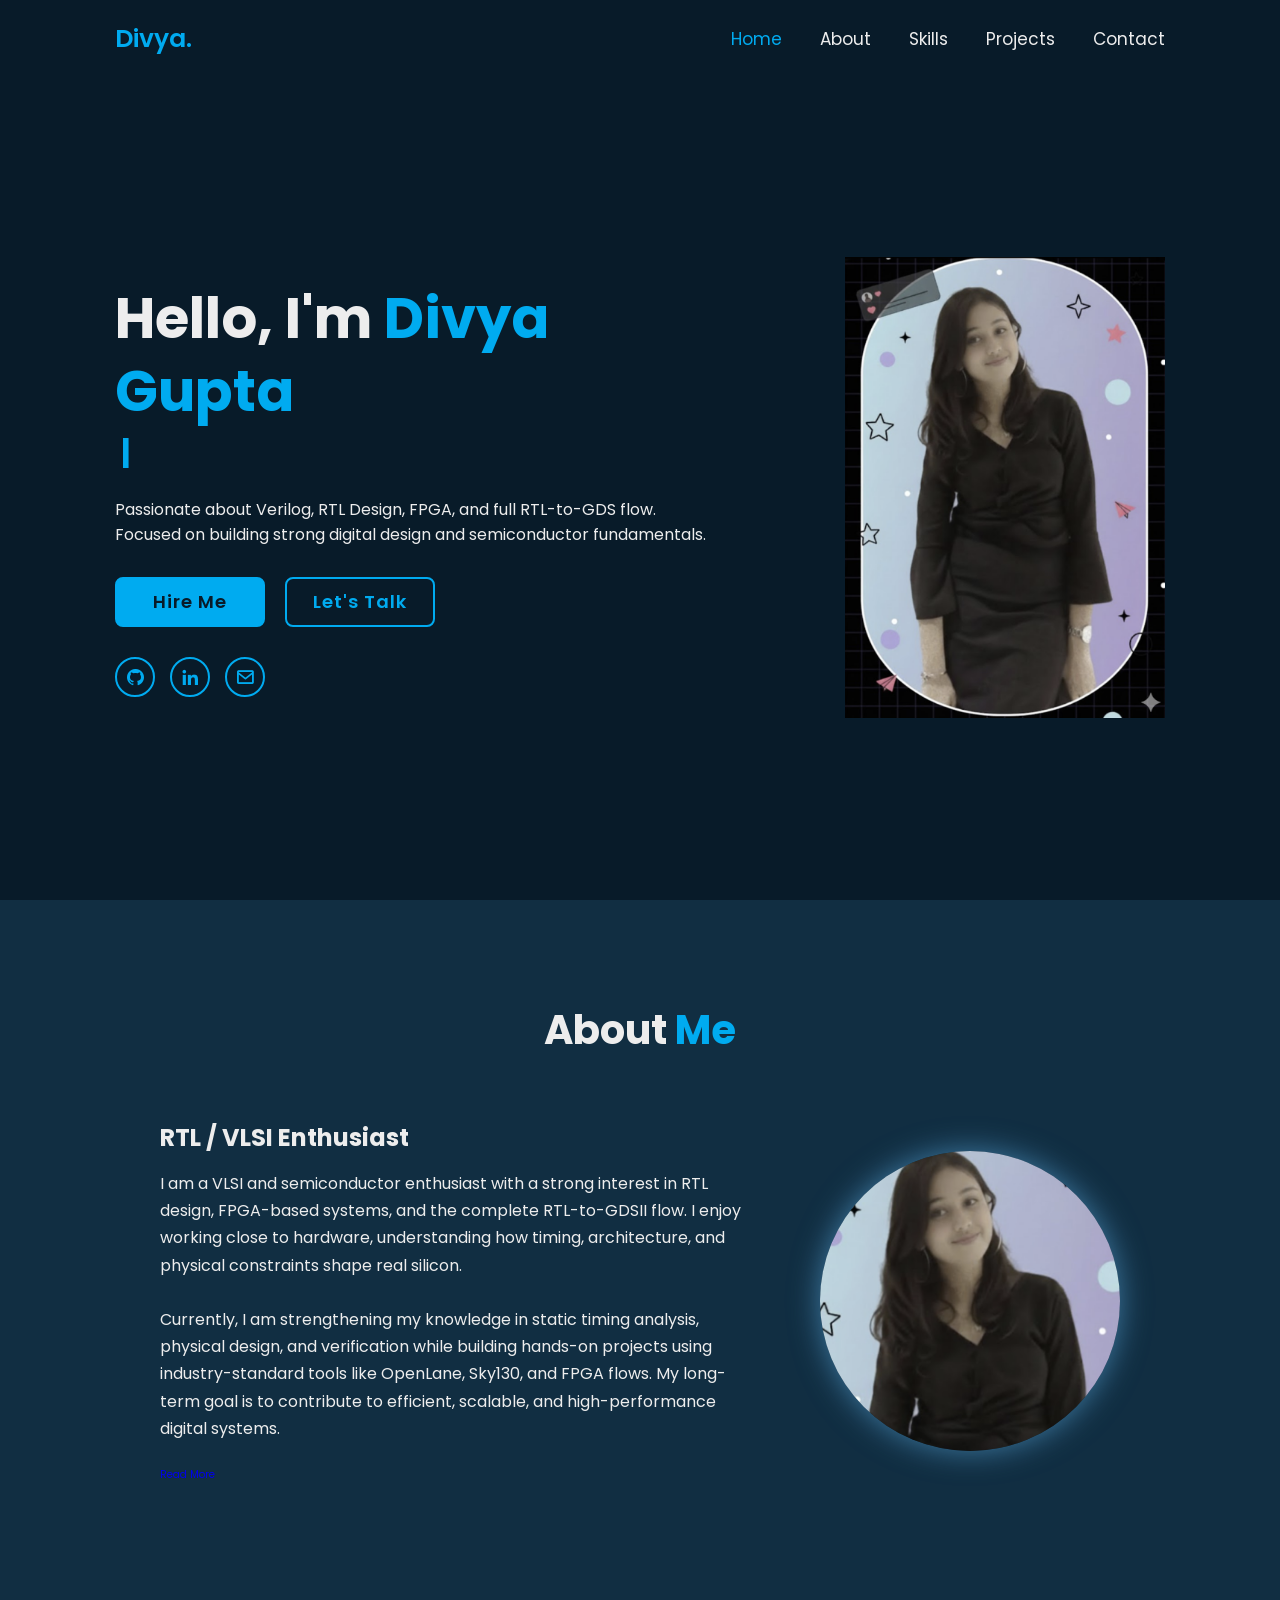
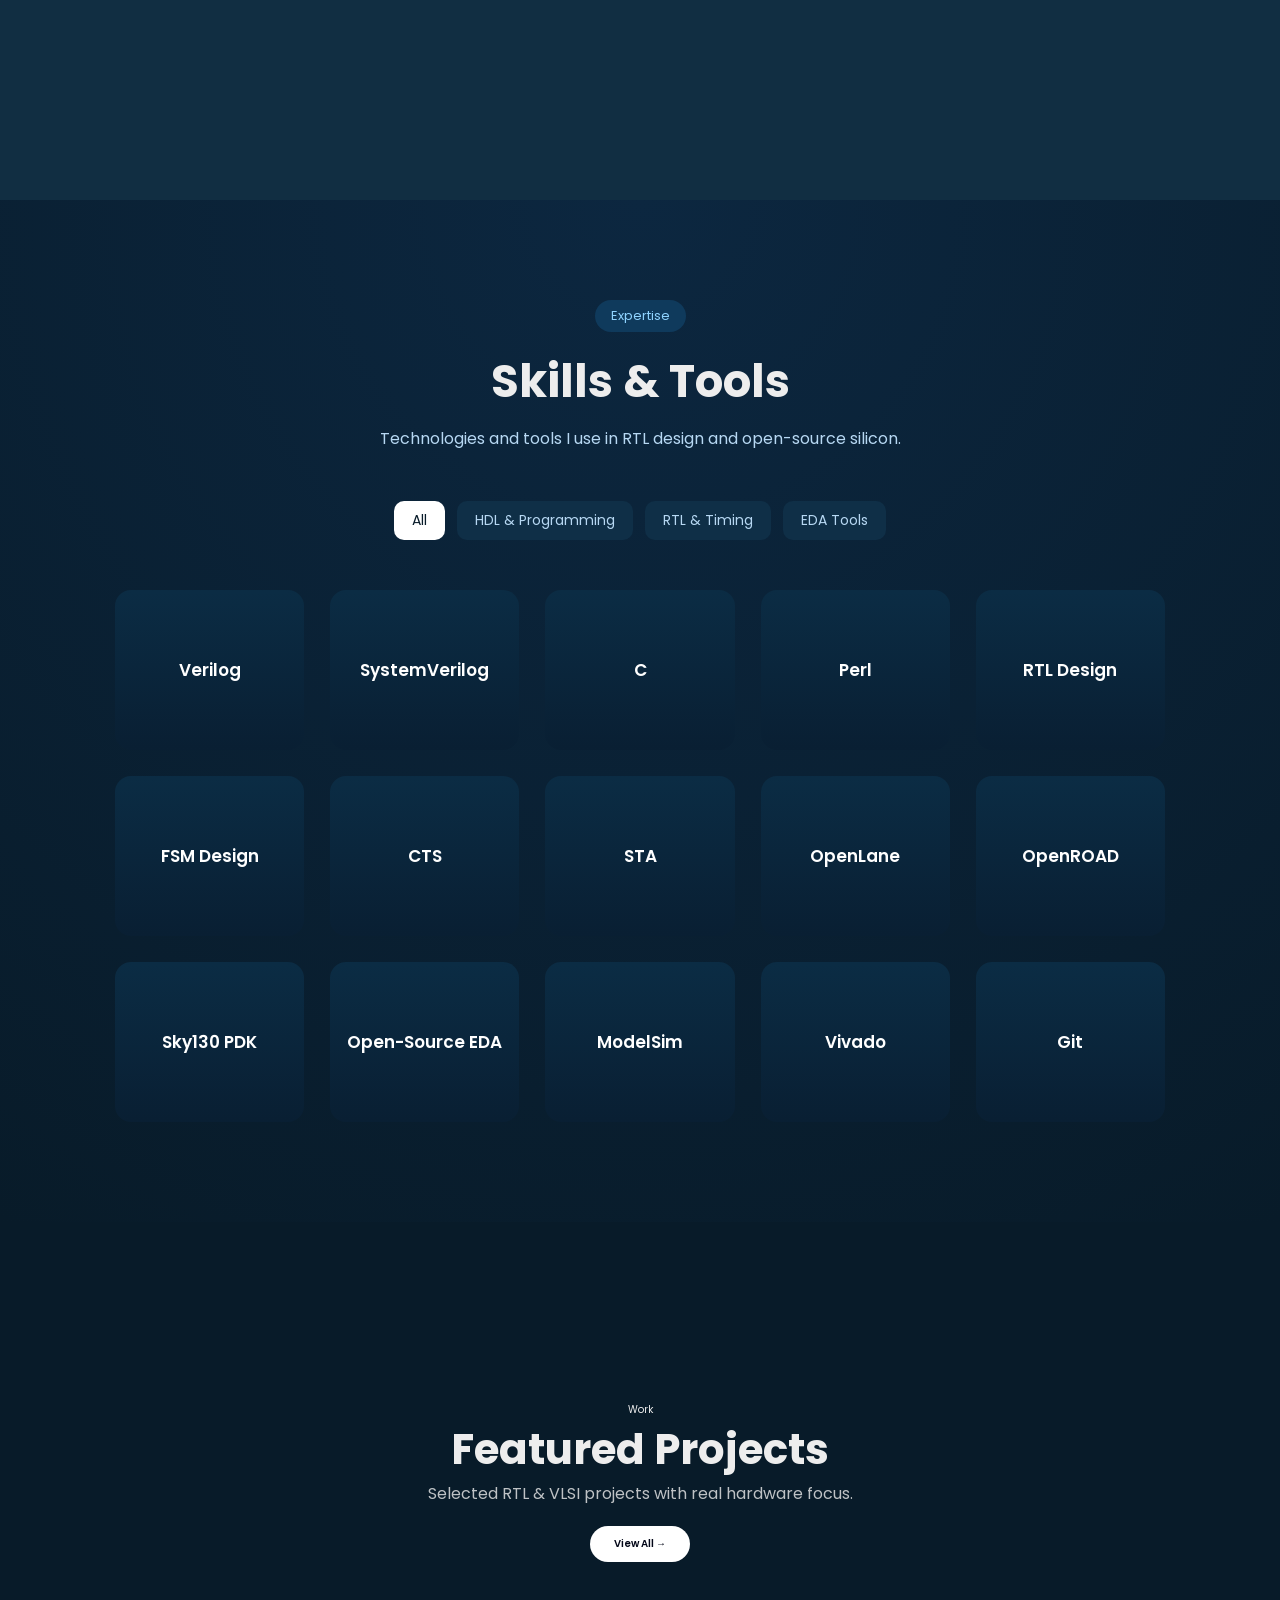
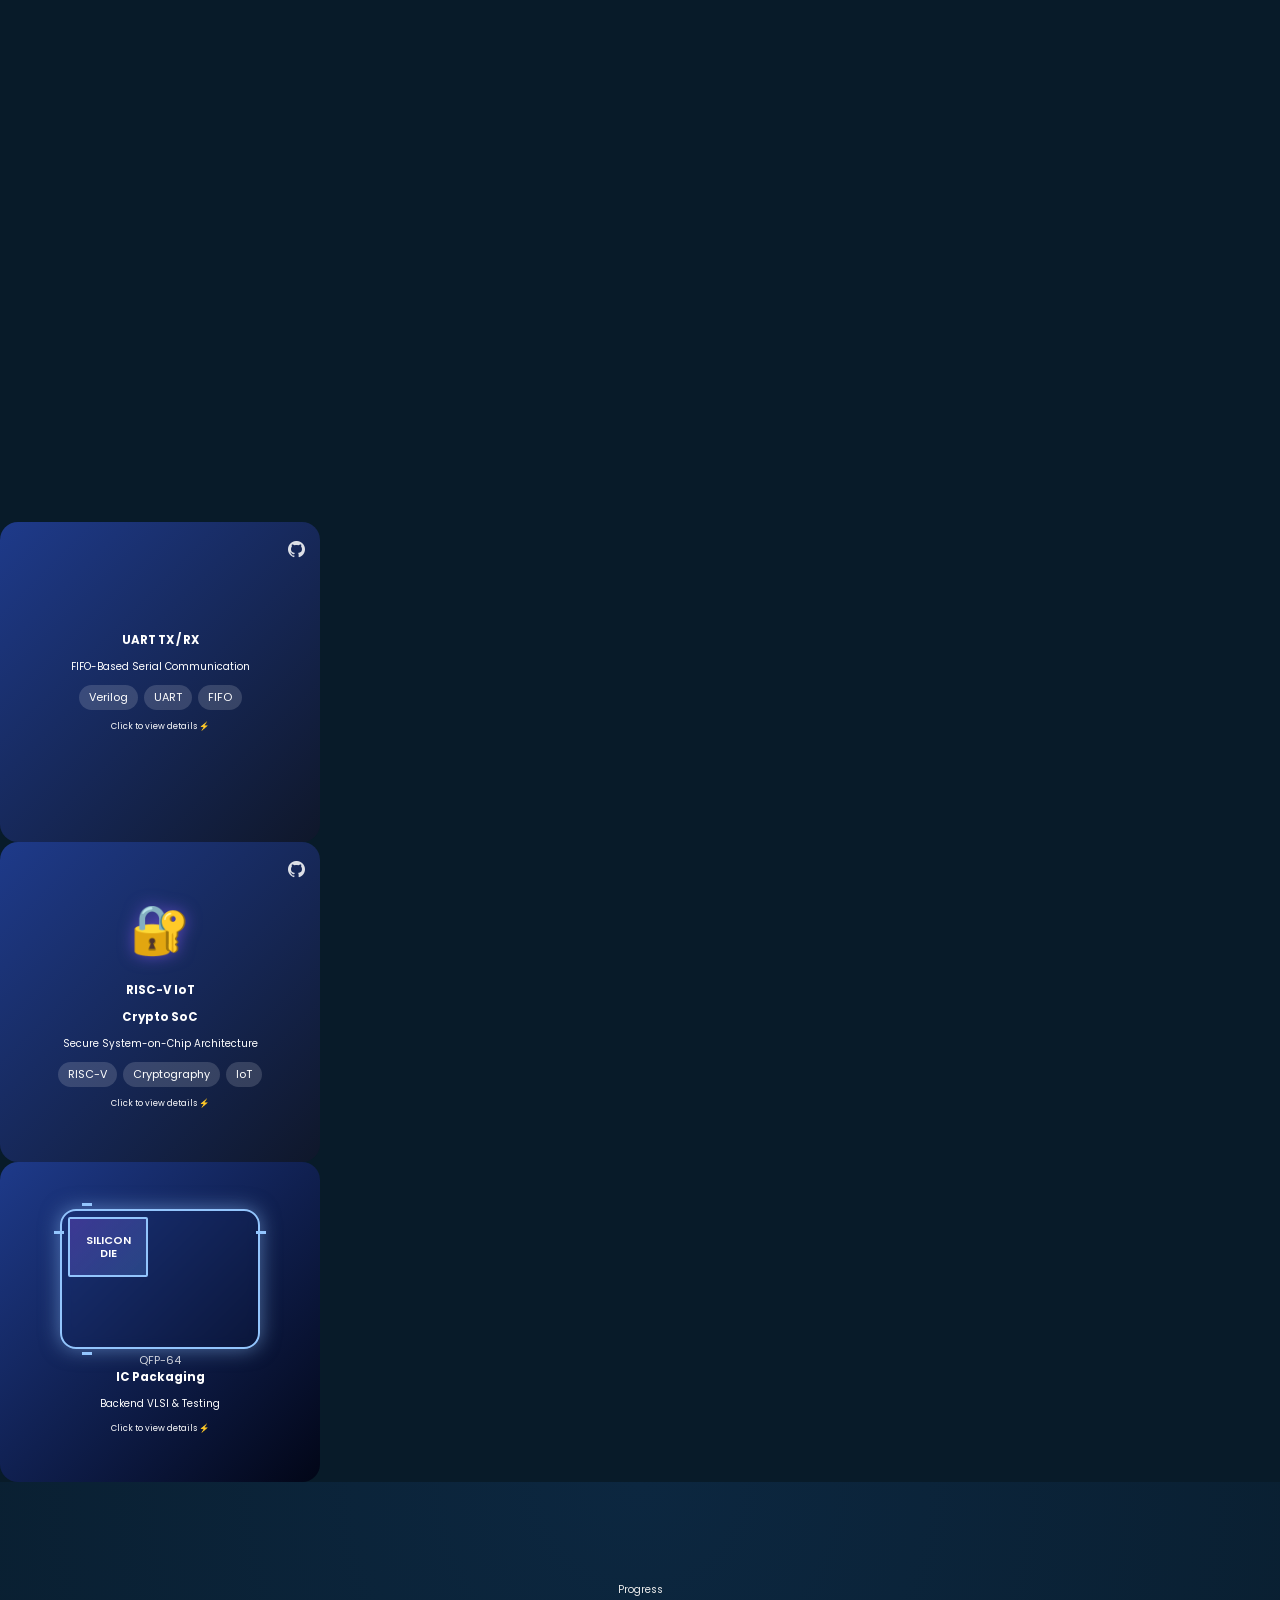
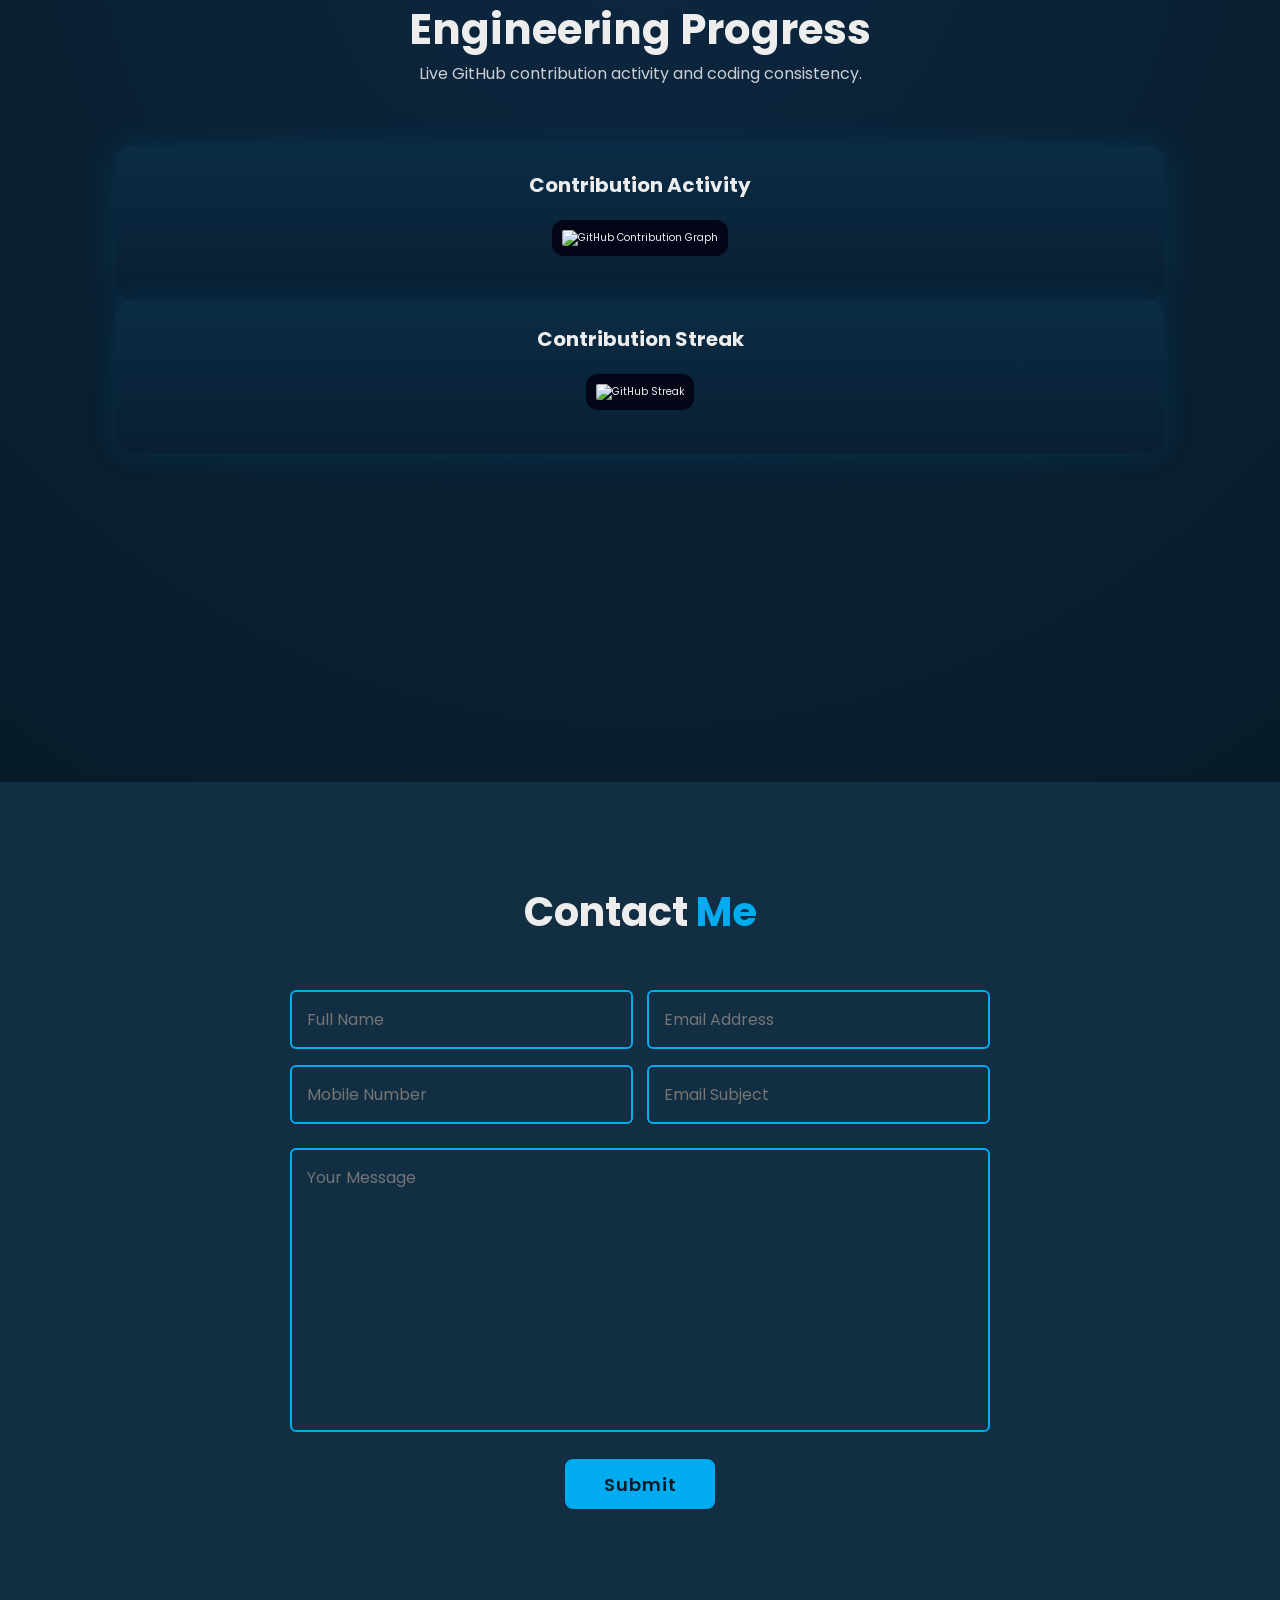
==== commit e1413adf: "Fix z-index layering for global background" ====
--- a/index.html
+++ b/index.html
@@ -181,11 +181,14 @@
       <a href="projects.html" class="view-all-btn">View All →</a>
     </div>
 
+     <!-- 🔑 ADD THIS WRAPPER -->
+  <div class="projects-container">
     <div class="projects-grid">
-      <!-- ✅ YOUR FLIP CARDS (UART, RISC-V, IC Packaging) -->
-    </div>
-
+      <!-- flip cards -->
+    </div>
   </div>
+
+</div>
 </section>
 
 
--- a/style.css
+++ b/style.css
@@ -614,7 +614,6 @@
     align-items: stretch; /* ✅ ADD THIS */
 }
 
-
 /* FLIP CARD */
 
 .flip-card {
@@ -924,12 +923,14 @@
   transition: transform 0.4s ease;
 }
 /* ===== FLIP CARD BASE ===== */
-/*.flip-card {
-    width: 300px;
-    height: 300px;
+
+.flip-card {
+    width: 100%;
+    max-width: 320px;
+    aspect-ratio: 1 / 1;
     perspective: 1200px;
-    cursor: pointer;
-}*/
+}
+
 .flip-card {
   width: 100%;
   max-width: 320px;
@@ -1098,11 +1099,15 @@
 }
 
 /* Grid */
-.progress-grid {
+
+.projects-grid {
     display: grid;
-    grid-template-columns: repeat(auto-fit, minmax(320px, 1fr));
-    gap: 7rem;
-    margin-bottom: 6rem;
+    grid-template-columns: repeat(auto-fit, minmax(280px, 1fr));
+    gap: 3rem;
+}
+.projects-container {
+  max-width: 1200px;
+  margin: 0 auto;
 }
 
 /* Cards */
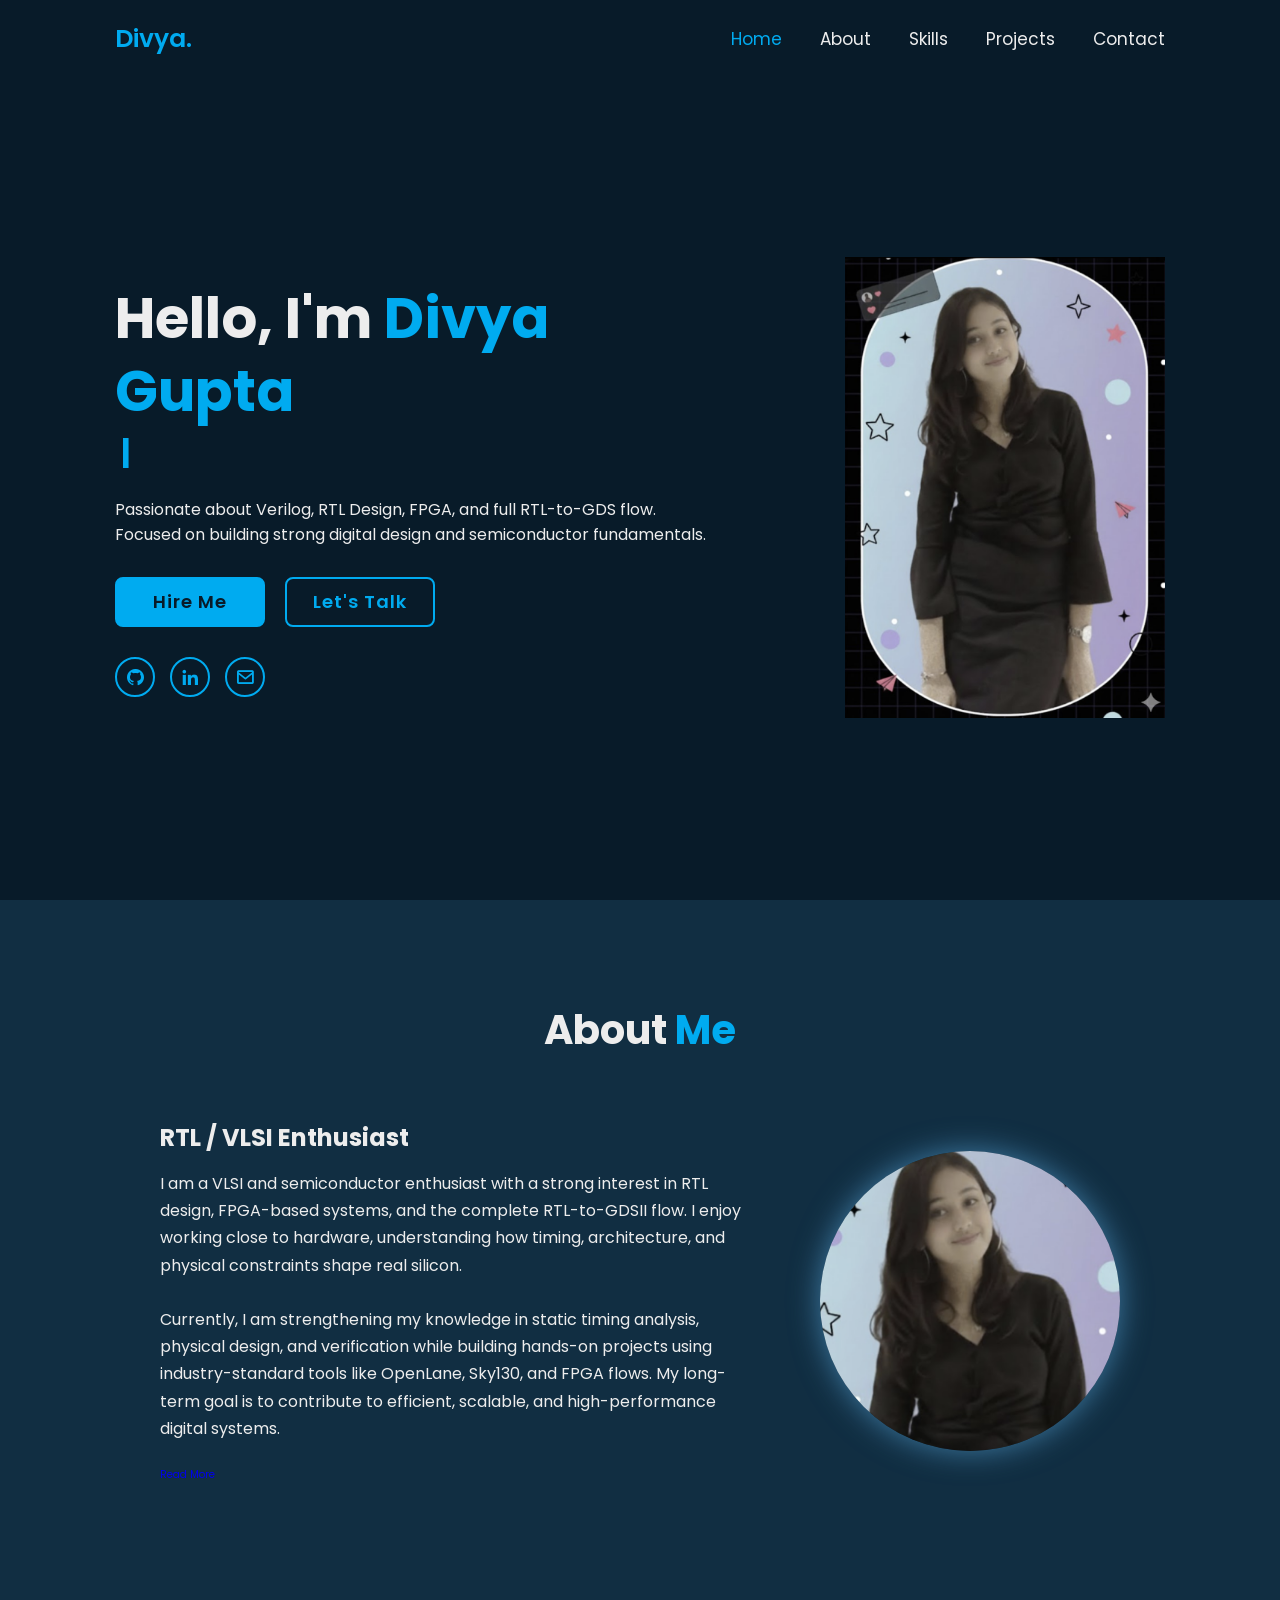
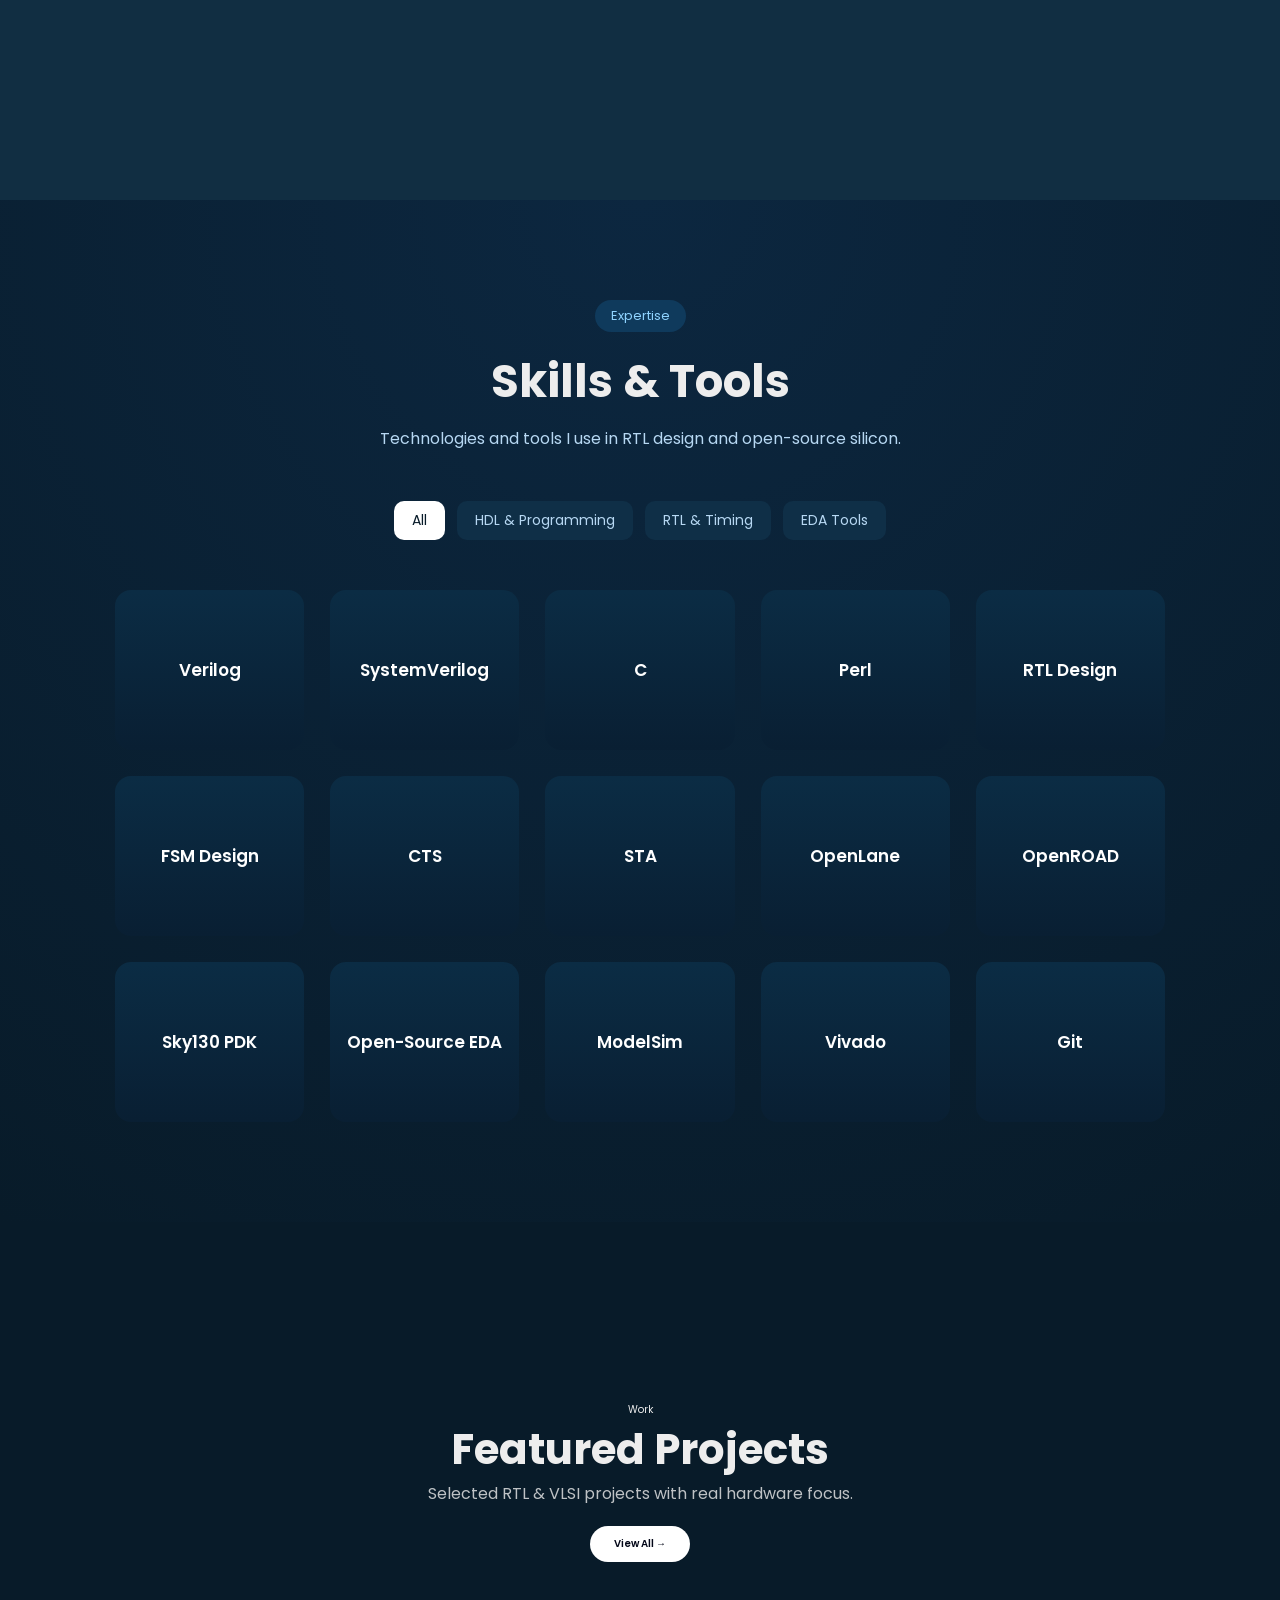
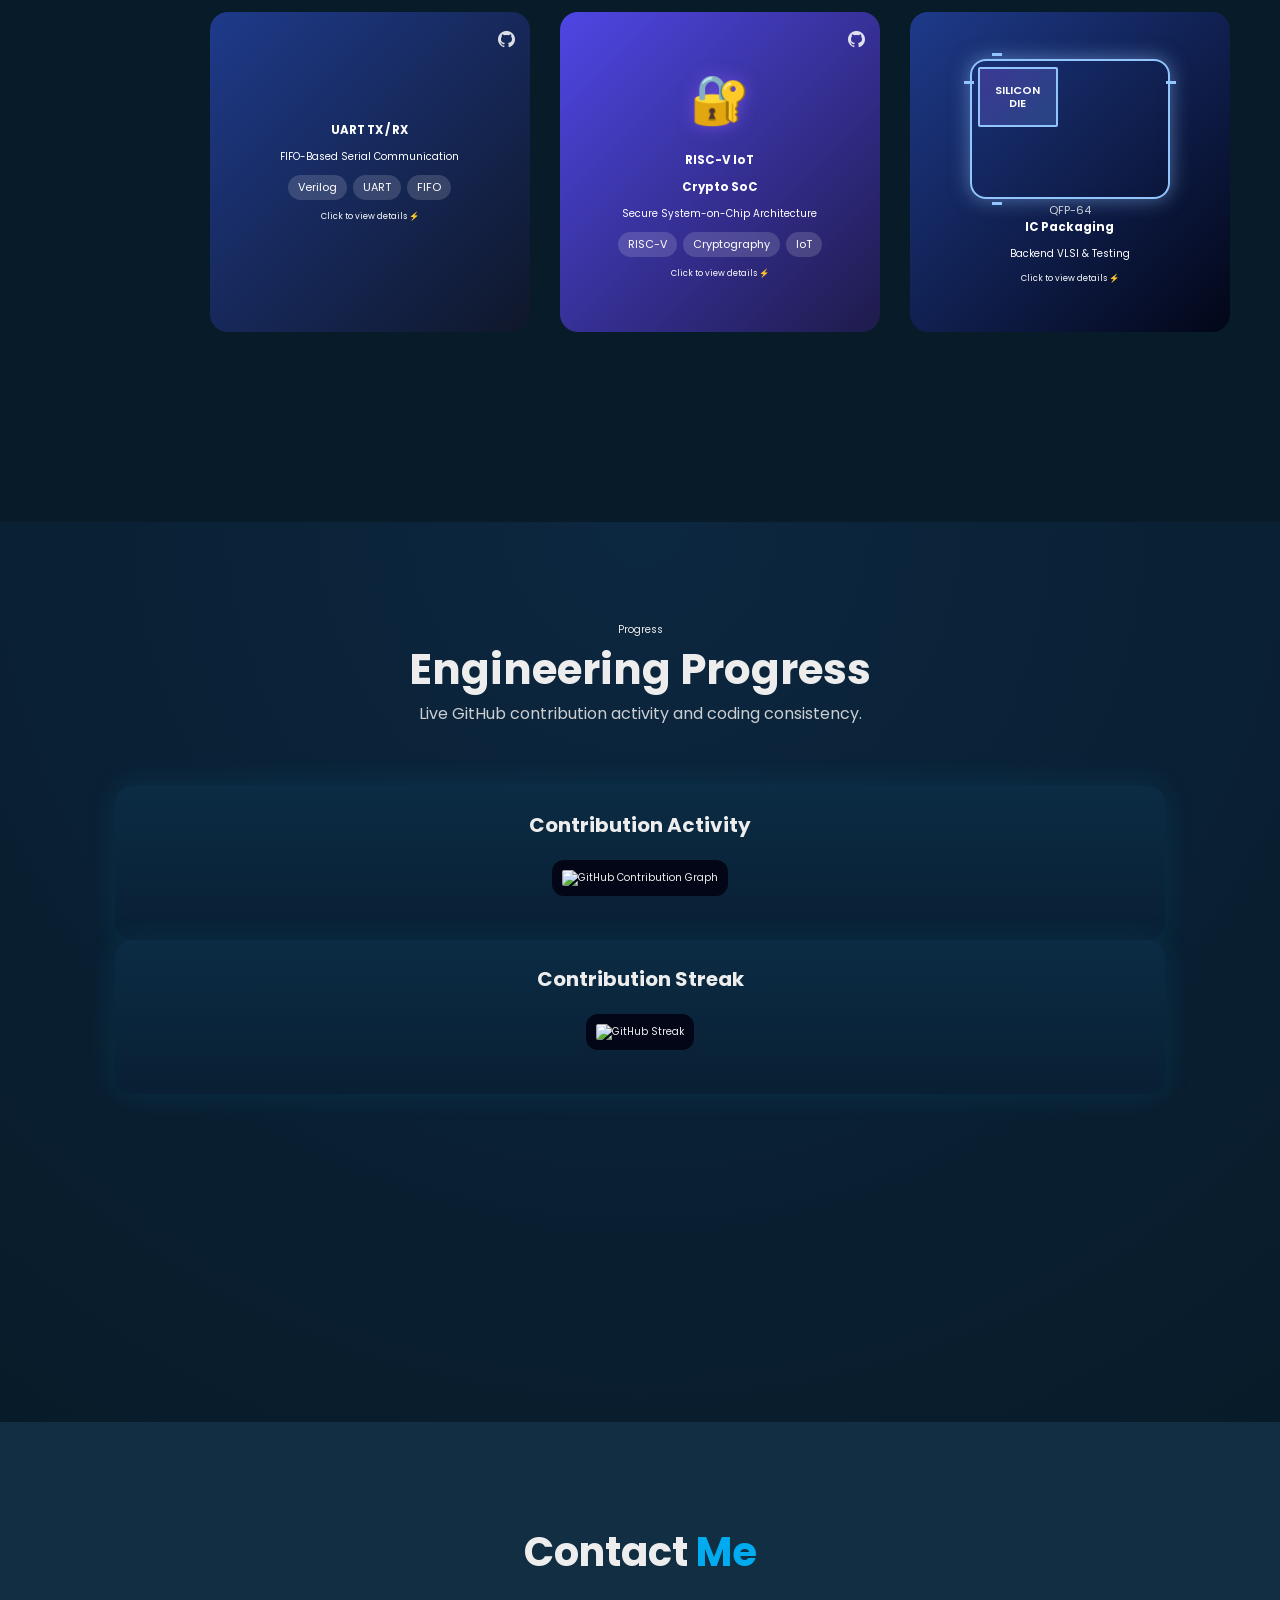
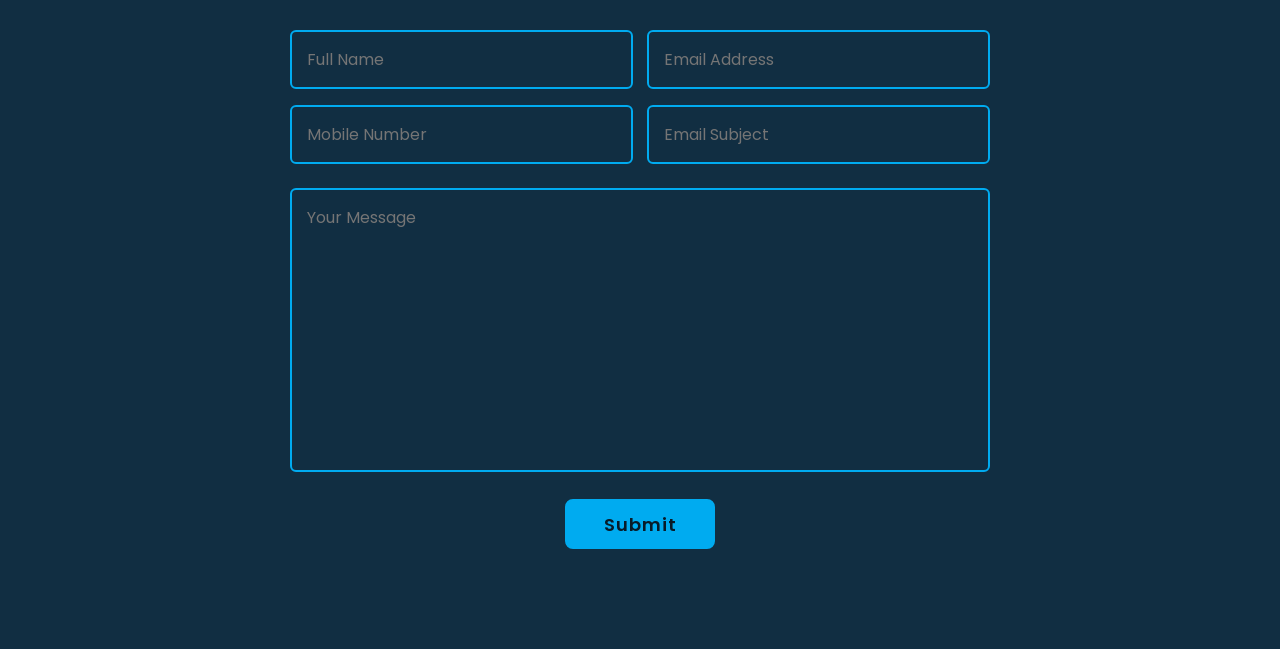
==== commit 4e6c5f3e: "Fix z-index layering for global background" ====
--- a/index.html
+++ b/index.html
@@ -185,12 +185,7 @@
   <div class="projects-container">
     <div class="projects-grid">
       <!-- flip cards -->
-    </div>
-  </div>
-
-</div>
-</section>
-
+    
 
       <!-- ================= PROJECT 1 ================= -->
       <div class="flip-card">
